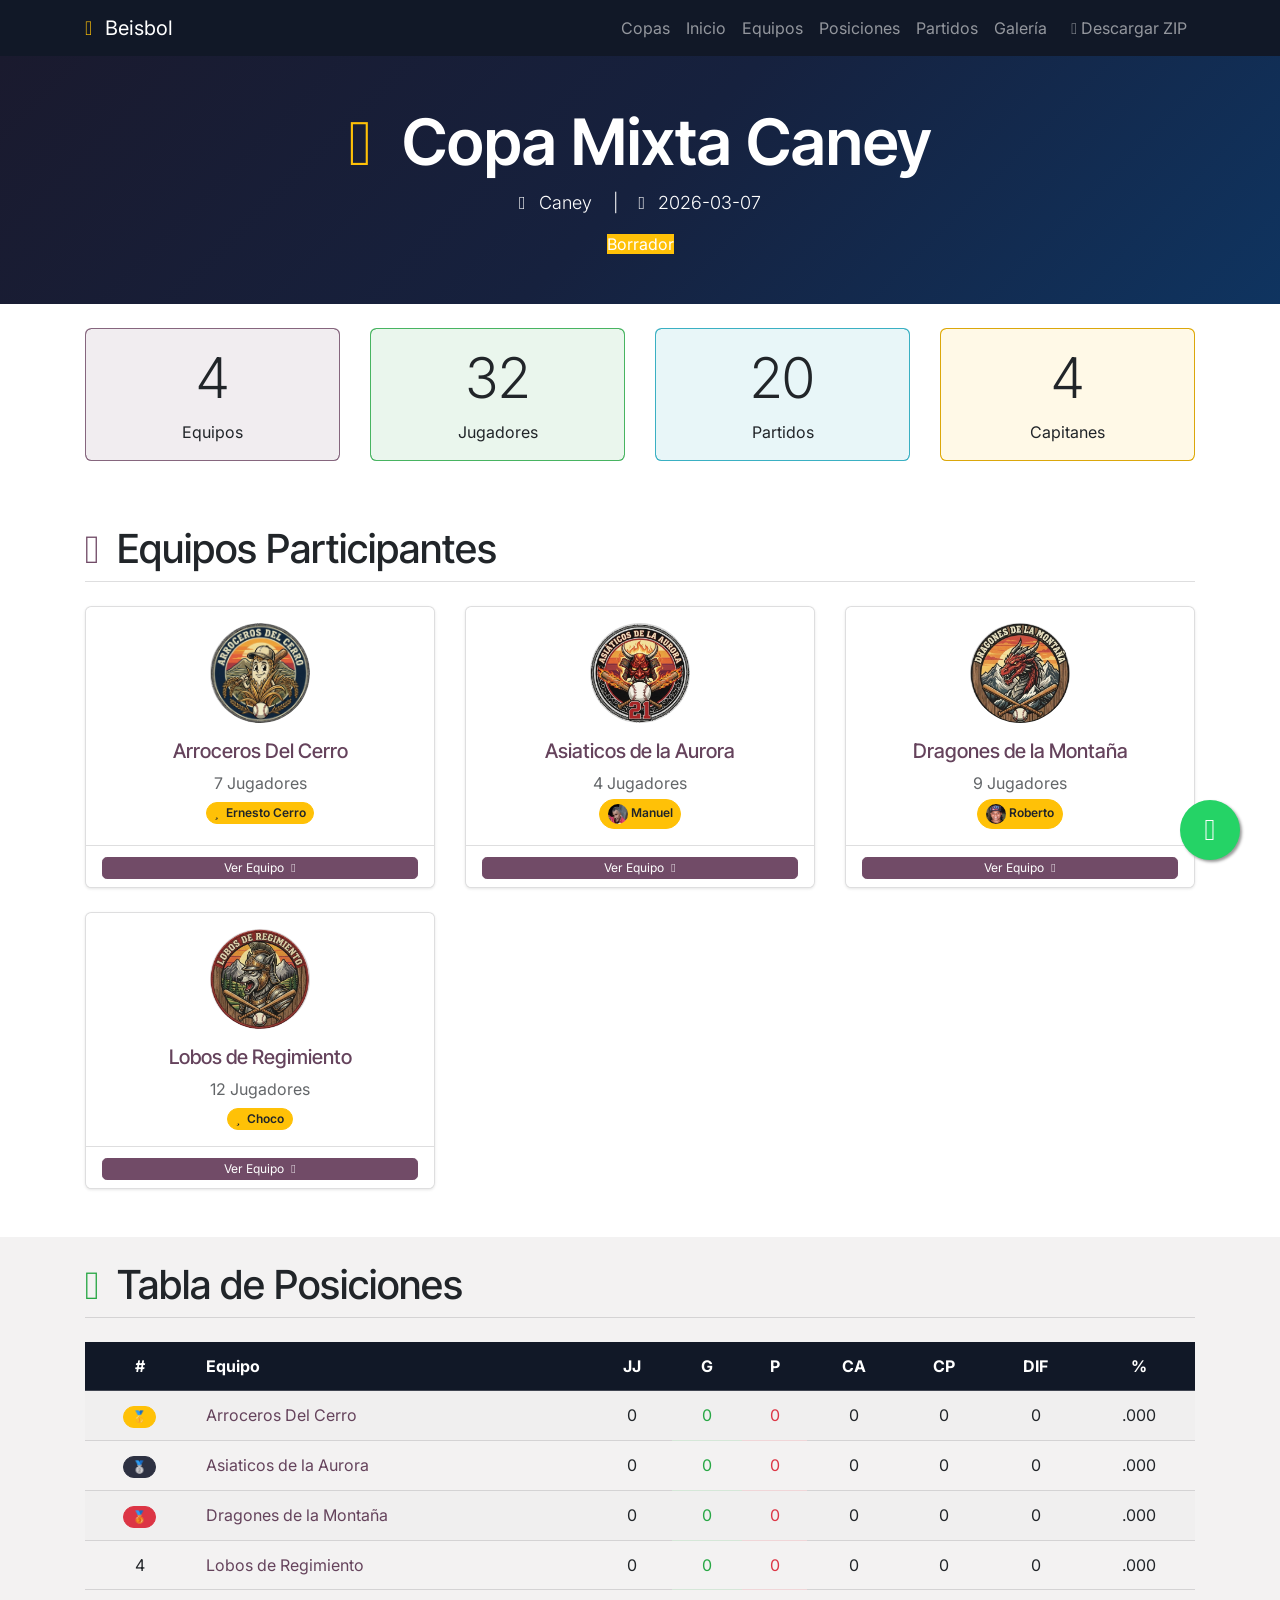
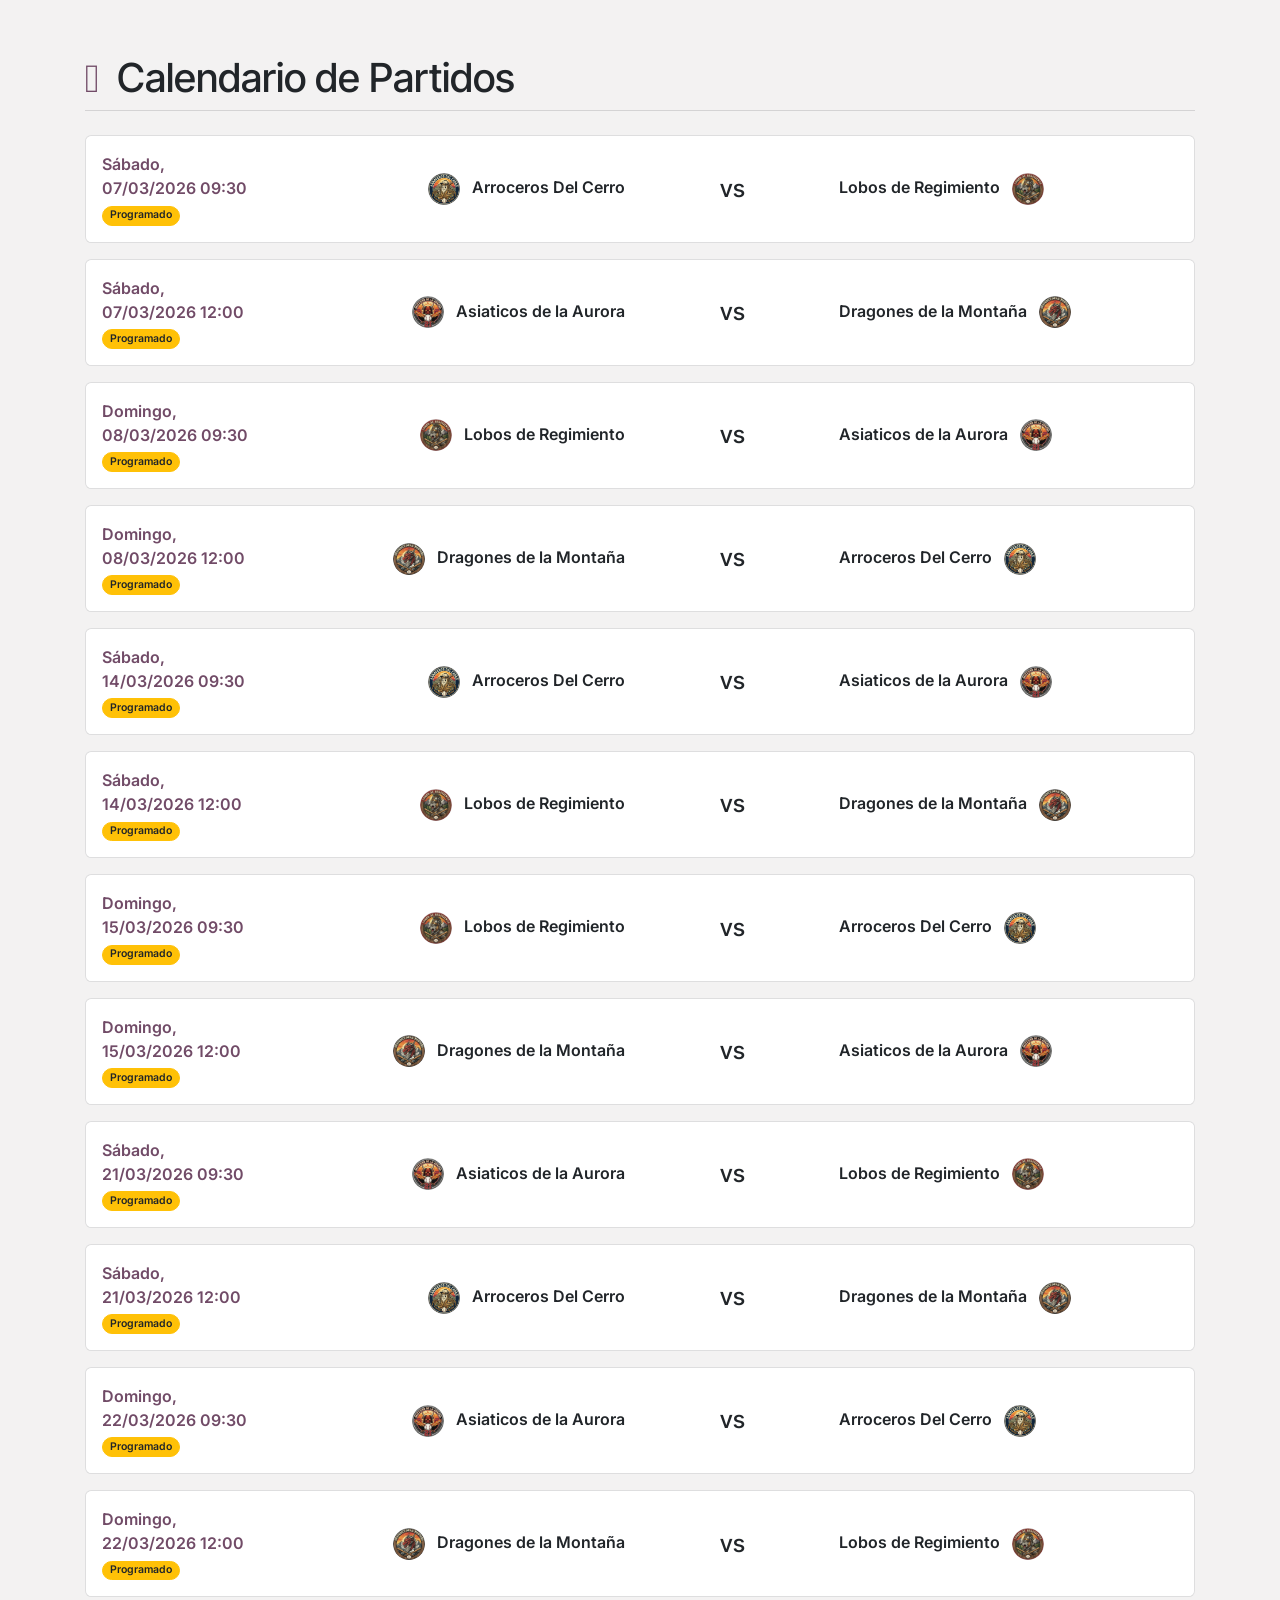
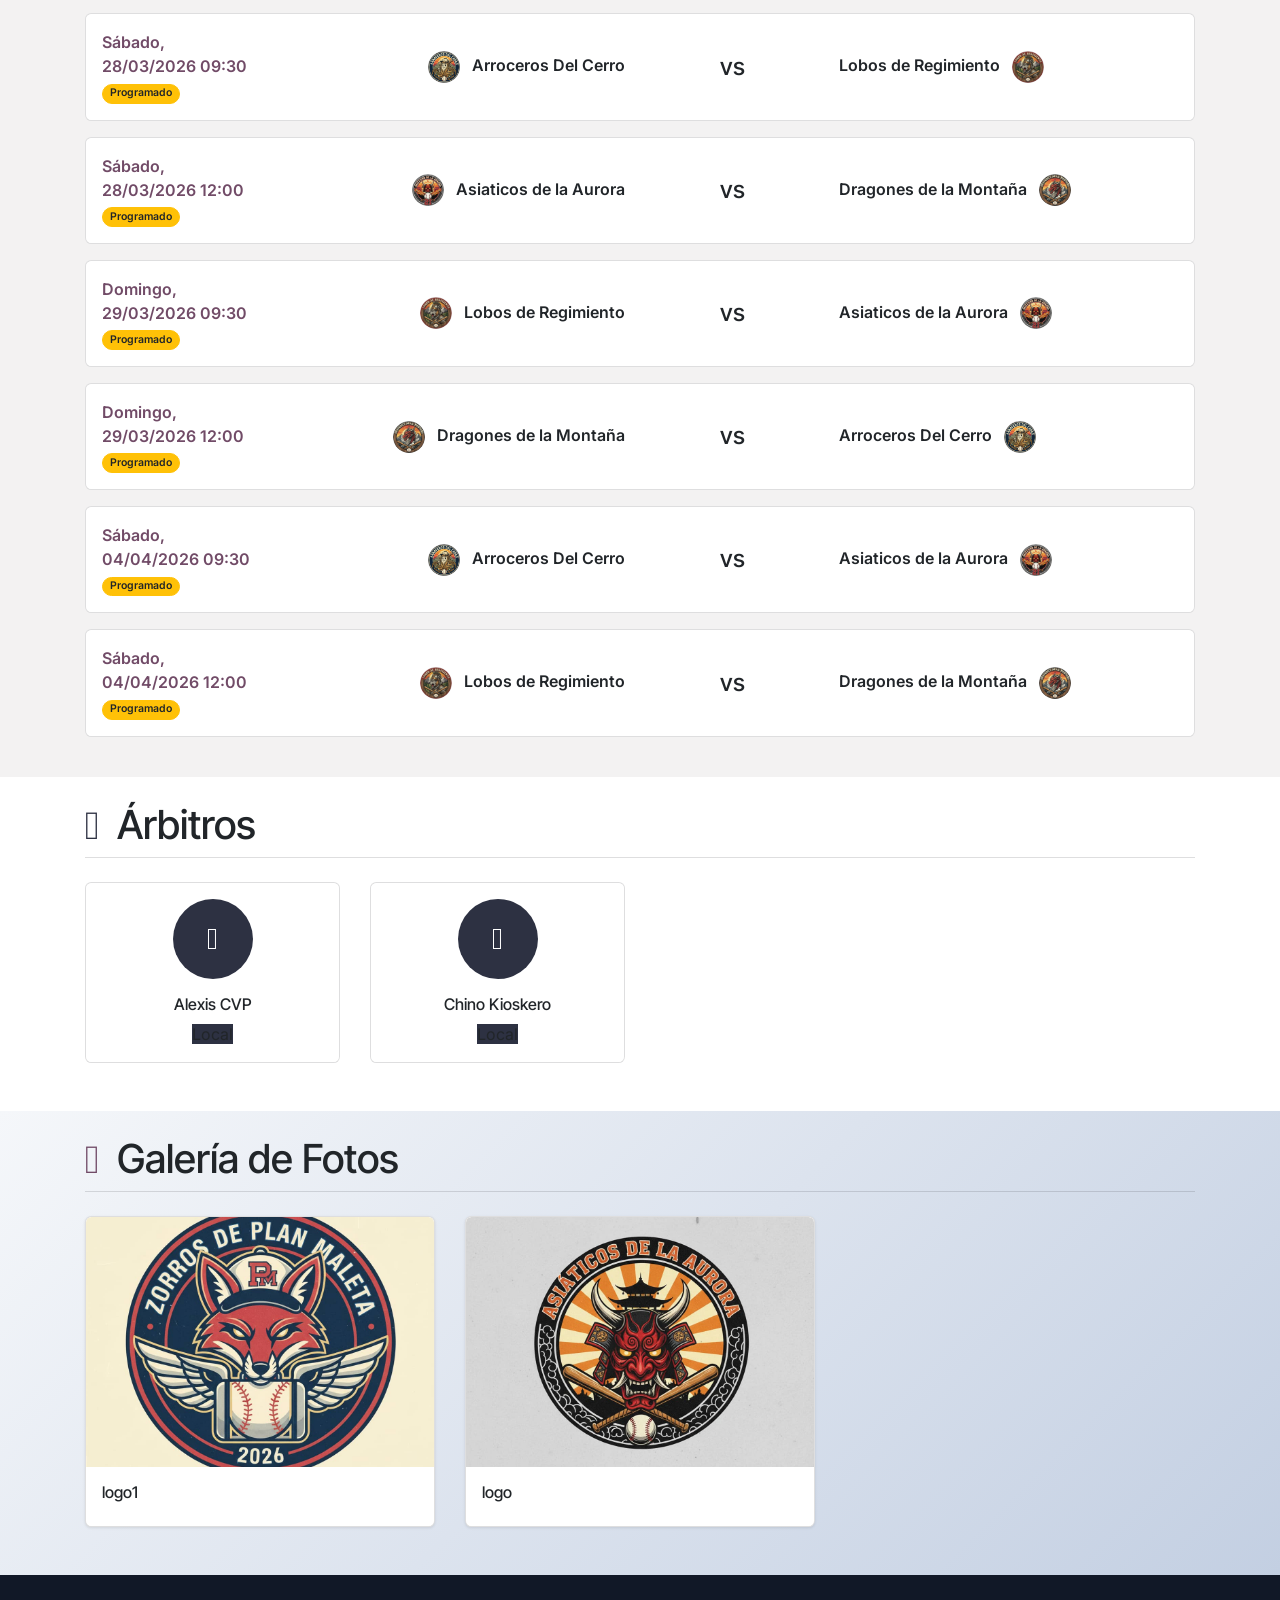
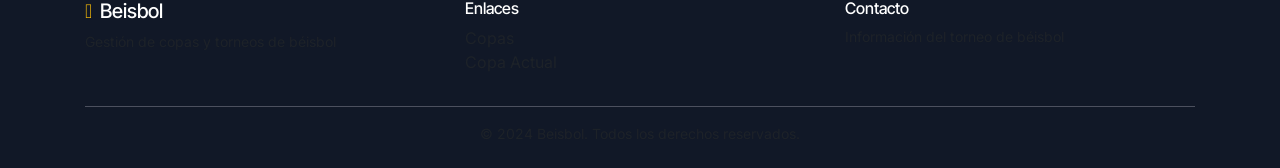
==== index.htm @ f832c2b0 "Codigo inicial de la pagina" ====
<!DOCTYPE html>
<html lang="es-419" data-website-id="1" data-main-object="ir.ui.view(4428,)" data-can-optimize-seo="True" data-editable="1" data-view-xmlid="beiscool.copa_page" data-viewid="4428" data-add2cart-redirect="1" data-logged="true"><head>
<meta http-equiv="content-type" content="text/html; charset=UTF-8">
        <meta charset="utf-8">
        <meta http-equiv="X-UA-Compatible" content="IE=edge">
        <meta name="viewport" content="width=device-width, initial-scale=1">
        
        <meta name="default_title" content="Copa de Béisbol | Ventas Caney">
        <meta name="description">
        <meta name="keywords">
        <meta name="default_description">
            
        <meta property="og:type" content="website">
        <meta property="og:title" content="Copa de Béisbol | Ventas Caney">
        <meta property="og:site_name" content="Ventas Caney">
        <meta property="og:url" content="index.htm">
        
            
        <meta name="twitter:card" content="summary_large_image">
        <meta name="twitter:title" content="Copa de Béisbol | Ventas Caney">
        
        
        <link rel="canonical" href="index.htm">
        
        <link rel="preconnect" href="https://fonts.gstatic.com/" crossorigin="">
        <title>Copa de Béisbol | Ventas Caney</title>
        
        
        <link type="text/css" rel="stylesheet" href="index_files/web.assets_frontend.min.css">
        <script id="web.layout.odooscript" type="text/javascript">
            var odoo = {
                csrf_token: "d0fd1691aad862db775a9265a2cd0b5b2bcdb990o1804079233",
                debug: "",
            };
        </script>
        <script type="text/javascript">
            odoo.__session_info__ = {"is_admin": true, "is_system": true, "is_public": false, "is_website_user": false, "uid": 2, "is_frontend": true, "profile_session": null, "profile_collectors": null, "profile_params": null, "show_effect": true, "currencies": {"1": {"symbol": "$", "position": "before", "digits": [69, 2]}, "168": {"symbol": "$", "position": "after", "digits": [69, 4]}, "46": {"symbol": "$", "position": "after", "digits": [69, 2]}}, "bundle_params": {"lang": "es_419", "website_id": 1}, "test_mode": false, "server_version": "18.0-20250307", "server_version_info": [18, 0, 0, "final", 0, ""], "websocket_worker_version": "18.0-3", "translationURL": "/website/translations", "cache_hashes": {"translations": "e32ced2a9f7738f6a24e6f879073b4afe8cf2ec7"}, "geoip_country_code": null, "geoip_phone_code": null, "lang_url_code": "es", "website_id": 1, "website_company_id": 1};
            if (!/(^|;\s)tz=/.test(document.cookie)) {
                const userTZ = Intl.DateTimeFormat().resolvedOptions().timeZone;
                document.cookie = `tz=${userTZ}; path=/`;
            }
        </script>
        <script type="text/javascript" defer="defer" src="index_files/web.assets_frontend_minimal.min.js" onerror="__odooAssetError=1"></script>
        <script type="text/javascript" defer="defer" onerror="__odooAssetError=1" src="index_files/web.assets_frontend_lazy.min.js"></script>
        
        
    <style id="conditional_visibility"></style></head>
    <body class="">
                
                
                
                
                



        <div id="wrapwrap" class="   ">
                <main>
                    
            
            
            <nav class="navbar navbar-expand-lg navbar-dark bg-dark sticky-top">
                <div class="container">
                    <a class="navbar-brand" href="index.htm" data-oe-model="ir.ui.view" data-oe-id="4428" data-oe-field="arch" data-oe-xpath="/t[1]/t[1]/nav[1]/div[1]/a[1]">
                        <i class="fa fa-trophy text-warning me-2"></i>
                        Beisbol
                    </a>
                    <button class="navbar-toggler" type="button" data-bs-toggle="collapse" data-bs-target="#navbarNav" data-oe-model="ir.ui.view" data-oe-id="4428" data-oe-field="arch" data-oe-xpath="/t[1]/t[1]/nav[1]/div[1]/button[1]">
                        <span class="navbar-toggler-icon"></span>
                    </button>
                    <div class="collapse navbar-collapse" id="navbarNav">
                        <ul class="navbar-nav ms-auto">
                            <li class="nav-item" data-oe-model="ir.ui.view" data-oe-id="4428" data-oe-field="arch" data-oe-xpath="/t[1]/t[1]/nav[1]/div[1]/div[1]/ul[1]/li[1]">
                                <a class="nav-link" href="index.htm">Copas</a>
                            </li>
                                <li class="nav-item">
                                    <a class="nav-link" data-oe-model="ir.ui.view" data-oe-id="4428" data-oe-field="arch" data-oe-xpath="/t[1]/t[1]/nav[1]/div[1]/div[1]/ul[1]/t[1]/li[1]/a[1]" href="index.htm">Inicio</a>
                                </li>
                                <li class="nav-item" data-oe-model="ir.ui.view" data-oe-id="4428" data-oe-field="arch" data-oe-xpath="/t[1]/t[1]/nav[1]/div[1]/div[1]/ul[1]/t[1]/li[2]">
                                    <a class="nav-link" href="#teams">Equipos</a>
                                </li>
                                <li class="nav-item" data-oe-model="ir.ui.view" data-oe-id="4428" data-oe-field="arch" data-oe-xpath="/t[1]/t[1]/nav[1]/div[1]/div[1]/ul[1]/t[1]/li[3]">
                                    <a class="nav-link" href="#standings">Posiciones</a>
                                </li>
                                <li class="nav-item" data-oe-model="ir.ui.view" data-oe-id="4428" data-oe-field="arch" data-oe-xpath="/t[1]/t[1]/nav[1]/div[1]/div[1]/ul[1]/t[1]/li[4]">
                                    <a class="nav-link" href="#matches">Partidos</a>
                                </li>
                                <li class="nav-item" data-oe-model="ir.ui.view" data-oe-id="4428" data-oe-field="arch" data-oe-xpath="/t[1]/t[1]/nav[1]/div[1]/div[1]/ul[1]/t[1]/li[5]">
                                    <a class="nav-link" href="#gallery">Galería</a>
                                </li>
                                <li class="nav-item">
                                    <a class="nav-link btn btn-outline-light btn-sm ms-2" title="Descargar página completa" data-oe-model="ir.ui.view" data-oe-id="4428" data-oe-field="arch" data-oe-xpath="/t[1]/t[1]/nav[1]/div[1]/div[1]/ul[1]/t[1]/li[6]/a[1]" href="index.htm/download">
                                        <i class="fa fa-download me-1"></i>Descargar ZIP
                                    </a>
                                </li>
                        </ul>
                    </div>
                </div>
            </nav>

            
            <a href="https://wa.me/5356083173?text=Hola%2C%20quiero%20unirme%20a%20tu%20copa%20de%20beisbol" class="float-whatsapp" target="_blank" title="Contacto por WhatsApp" data-oe-model="ir.ui.view" data-oe-id="4428" data-oe-field="arch" data-oe-xpath="/t[1]/t[1]/a[1]">
                <i class="fa fa-whatsapp"></i>
            </a>
            <style data-oe-model="ir.ui.view" data-oe-id="4428" data-oe-field="arch" data-oe-xpath="/t[1]/t[1]/style[1]">
                .float-whatsapp {
                    position: fixed;
                    width: 60px;
                    height: 60px;
                    bottom: 40px;
                    right: 40px;
                    background-color: #25d366;
                    color: #FFF;
                    border-radius: 50px;
                    text-align: center;
                    font-size: 30px;
                    box-shadow: 2px 2px 3px #999;
                    z-index: 10000;
                    display: flex;
                    align-items: center;
                    justify-content: center;
                    text-decoration: none;
                    transition: all 0.3s ease;
                }
                .float-whatsapp:hover {
                    background-color: #20b857;
                    transform: scale(1.1);
                }
            </style>

            
            <div class="bg-dark text-white text-center py-5" style="background: linear-gradient(135deg, #1a1a2e 0%, #16213e 50%, #0f3460 100%);">
                <div class="container">
                    <h1 class="display-3 fw-bold">
                        <i class="fa fa-trophy text-warning me-3" data-oe-model="ir.ui.view" data-oe-id="4428" data-oe-field="arch" data-oe-xpath="/t[1]/t[1]/div[1]/div[1]/h1[1]/i[1]"></i>
                        Copa Mixta Caney
                    </h1>
                    <p class="lead">
                            <i class="fa fa-map-marker me-2" data-oe-model="ir.ui.view" data-oe-id="4428" data-oe-field="arch" data-oe-xpath="/t[1]/t[1]/div[1]/div[1]/p[1]/t[1]/i[1]"></i>
                            Caney
                            <span class="mx-3" data-oe-model="ir.ui.view" data-oe-id="4428" data-oe-field="arch" data-oe-xpath="/t[1]/t[1]/div[1]/div[1]/p[1]/t[2]/span[1]">|</span>
                            <i class="fa fa-calendar me-2" data-oe-model="ir.ui.view" data-oe-id="4428" data-oe-field="arch" data-oe-xpath="/t[1]/t[1]/div[1]/div[1]/p[1]/t[2]/i[1]"></i>
                            2026-03-07 
                    </p>
                    
                    <span class="bg-warning">
                        Borrador
                    </span>
                </div>
            </div>

            
            <div class="container py-4">
                <div class="row text-center">
                    <div class="col-md-3 col-6 mb-3">
                        <div class="card bg-primary text-white">
                            <div class="card-body">
                                <h2 class="display-4">4</h2>
                                <p class="mb-0" data-oe-model="ir.ui.view" data-oe-id="4428" data-oe-field="arch" data-oe-xpath="/t[1]/t[1]/div[2]/div[1]/div[1]/div[1]/div[1]/p[1]">Equipos</p>
                            </div>
                        </div>
                    </div>
                    <div class="col-md-3 col-6 mb-3">
                        <div class="card bg-success text-white">
                            <div class="card-body">
                                <h2 class="display-4">32</h2>
                                <p class="mb-0" data-oe-model="ir.ui.view" data-oe-id="4428" data-oe-field="arch" data-oe-xpath="/t[1]/t[1]/div[2]/div[1]/div[2]/div[1]/div[1]/p[1]">Jugadores</p>
                            </div>
                        </div>
                    </div>
                    <div class="col-md-3 col-6 mb-3">
                        <div class="card bg-info text-white">
                            <div class="card-body">
                                <h2 class="display-4">20</h2>
                                <p class="mb-0" data-oe-model="ir.ui.view" data-oe-id="4428" data-oe-field="arch" data-oe-xpath="/t[1]/t[1]/div[2]/div[1]/div[3]/div[1]/div[1]/p[1]">Partidos</p>
                            </div>
                        </div>
                    </div>
                    <div class="col-md-3 col-6 mb-3">
                        <div class="card bg-warning text-dark">
                            <div class="card-body">
                                <h2 class="display-4">4</h2>
                                <p class="mb-0" data-oe-model="ir.ui.view" data-oe-id="4428" data-oe-field="arch" data-oe-xpath="/t[1]/t[1]/div[2]/div[1]/div[4]/div[1]/div[1]/p[1]">Capitanes</p>
                            </div>
                        </div>
                    </div>
                </div>
            </div>

            
            <div id="teams" class="container py-4">
                <h2 class="border-bottom pb-2 mb-4" data-oe-model="ir.ui.view" data-oe-id="4428" data-oe-field="arch" data-oe-xpath="/t[1]/t[1]/div[3]/h2[1]">
                    <i class="fa fa-users text-primary me-2"></i>
                    Equipos Participantes
                </h2>
                <div class="row">
                        <div class="col-md-4 col-sm-6 mb-4">
                            <div class="card h-100 shadow-sm">
                                <div class="card-body text-center">
                                        <img class="rounded-circle mb-3" style="width: 100px; height: 100px; object-fit: cover;" alt="team.name" data-oe-model="ir.ui.view" data-oe-id="4428" data-oe-field="arch" data-oe-xpath="/t[1]/t[1]/div[3]/div[1]/t[1]/div[1]/div[1]/div[1]/t[1]/img[1]" src="index_files/Arroceros%20Del%20Cerro.jpg" loading="lazy">
                                    <h5 class="card-title">
                                        <a class="text-decoration-none">
                                            Arroceros Del Cerro
                                        </a>
                                    </h5>
                                    <p class="text-muted mb-1">
                                        7 Jugadores
                                    </p>
                                        <span class="badge bg-warning text-dark">
                                                <i class="fa fa-star me-1" data-oe-model="ir.ui.view" data-oe-id="4428" data-oe-field="arch" data-oe-xpath="/t[1]/t[1]/div[3]/div[1]/t[1]/div[1]/div[1]/div[1]/t[3]/span[1]/t[2]/i[1]"></i>
                                            Ernesto Cerro
                                        </span>
                                </div>
                                <div class="card-footer bg-white">
                                    <a class="btn btn-primary btn-sm w-100" data-oe-model="ir.ui.view" data-oe-id="4428" data-oe-field="arch" data-oe-xpath="/t[1]/t[1]/div[3]/div[1]/t[1]/div[1]/div[1]/div[2]/a[1]" href="Arroceros.htm">
                                        Ver Equipo <i class="fa fa-arrow-right ms-1"></i>
                                    </a>
                                </div>
                            </div>
                        </div>
                        <div class="col-md-4 col-sm-6 mb-4">
                            <div class="card h-100 shadow-sm">
                                <div class="card-body text-center">
                                        <img class="rounded-circle mb-3" style="width: 100px; height: 100px; object-fit: cover;" alt="team.name" data-oe-model="ir.ui.view" data-oe-id="4428" data-oe-field="arch" data-oe-xpath="/t[1]/t[1]/div[3]/div[1]/t[1]/div[1]/div[1]/div[1]/t[1]/img[1]" src="index_files/Asiaticos%20de%20la%20Aurora.jpg" loading="lazy">
                                    <h5 class="card-title">
                                        <a class="text-decoration-none">
                                            Asiaticos de la Aurora
                                        </a>
                                    </h5>
                                    <p class="text-muted mb-1">
                                        4 Jugadores
                                    </p>
                                        <span class="badge bg-warning text-dark">
                                                <img style="width: 20px; height: 20px; border-radius: 50%;" data-oe-model="ir.ui.view" data-oe-id="4428" data-oe-field="arch" data-oe-xpath="/t[1]/t[1]/div[3]/div[1]/t[1]/div[1]/div[1]/div[1]/t[3]/span[1]/t[1]/img[1]" src="index_files/Manuel.jpg" loading="lazy">
                                            Manuel
                                        </span>
                                </div>
                                <div class="card-footer bg-white">
                                    <a class="btn btn-primary btn-sm w-100" data-oe-model="ir.ui.view" data-oe-id="4428" data-oe-field="arch" data-oe-xpath="/t[1]/t[1]/div[3]/div[1]/t[1]/div[1]/div[1]/div[2]/a[1]" href="Asiaticos.htm">
                                        Ver Equipo <i class="fa fa-arrow-right ms-1"></i>
                                    </a>
                                </div>
                            </div>
                        </div>
                        <div class="col-md-4 col-sm-6 mb-4">
                            <div class="card h-100 shadow-sm">
                                <div class="card-body text-center">
                                        <img class="rounded-circle mb-3" style="width: 100px; height: 100px; object-fit: cover;" alt="team.name" data-oe-model="ir.ui.view" data-oe-id="4428" data-oe-field="arch" data-oe-xpath="/t[1]/t[1]/div[3]/div[1]/t[1]/div[1]/div[1]/div[1]/t[1]/img[1]" src="index_files/Dragones%20de%20la%20Monta%C3%B1a.jpg" loading="lazy">
                                    <h5 class="card-title">
                                        <a class="text-decoration-none">
                                            Dragones de la Montaña
                                        </a>
                                    </h5>
                                    <p class="text-muted mb-1">
                                        9 Jugadores
                                    </p>
                                        <span class="badge bg-warning text-dark">
                                                <img style="width: 20px; height: 20px; border-radius: 50%;" data-oe-model="ir.ui.view" data-oe-id="4428" data-oe-field="arch" data-oe-xpath="/t[1]/t[1]/div[3]/div[1]/t[1]/div[1]/div[1]/div[1]/t[3]/span[1]/t[1]/img[1]" src="index_files/Roberto.jpg" loading="lazy">
                                            Roberto
                                        </span>
                                </div>
                                <div class="card-footer bg-white">
                                    <a class="btn btn-primary btn-sm w-100" data-oe-model="ir.ui.view" data-oe-id="4428" data-oe-field="arch" data-oe-xpath="/t[1]/t[1]/div[3]/div[1]/t[1]/div[1]/div[1]/div[2]/a[1]" href="Dragones.htm">
                                        Ver Equipo <i class="fa fa-arrow-right ms-1"></i>
                                    </a>
                                </div>
                            </div>
                        </div>
                        <div class="col-md-4 col-sm-6 mb-4">
                            <div class="card h-100 shadow-sm">
                                <div class="card-body text-center">
                                        <img class="rounded-circle mb-3" style="width: 100px; height: 100px; object-fit: cover;" alt="team.name" data-oe-model="ir.ui.view" data-oe-id="4428" data-oe-field="arch" data-oe-xpath="/t[1]/t[1]/div[3]/div[1]/t[1]/div[1]/div[1]/div[1]/t[1]/img[1]" src="index_files/Lobos%20de%20Regimiento.jpg" loading="lazy">
                                    <h5 class="card-title">
                                        <a class="text-decoration-none">
                                            Lobos de Regimiento
                                        </a>
                                    </h5>
                                    <p class="text-muted mb-1">
                                        12 Jugadores
                                    </p>
                                        <span class="badge bg-warning text-dark">
                                                <i class="fa fa-star me-1" data-oe-model="ir.ui.view" data-oe-id="4428" data-oe-field="arch" data-oe-xpath="/t[1]/t[1]/div[3]/div[1]/t[1]/div[1]/div[1]/div[1]/t[3]/span[1]/t[2]/i[1]"></i>
                                            Choco
                                        </span>
                                </div>
                                <div class="card-footer bg-white">
                                    <a class="btn btn-primary btn-sm w-100" data-oe-model="ir.ui.view" data-oe-id="4428" data-oe-field="arch" data-oe-xpath="/t[1]/t[1]/div[3]/div[1]/t[1]/div[1]/div[1]/div[2]/a[1]" href="Lobos.htm">
                                        Ver Equipo <i class="fa fa-arrow-right ms-1"></i>
                                    </a>
                                </div>
                            </div>
                        </div>
                </div>
            </div>

            
                <div id="standings" class="bg-light py-4">
                    <div class="container">
                        <h2 class="border-bottom pb-2 mb-4" data-oe-model="ir.ui.view" data-oe-id="4428" data-oe-field="arch" data-oe-xpath="/t[1]/t[1]/t[3]/div[1]/div[1]/h2[1]">
                            <i class="fa fa-list-ol text-success me-2"></i>
                            Tabla de Posiciones
                        </h2>
                        <div class="table-responsive">
                            <table class="table table-striped table-hover">
                                <thead class="table-dark" data-oe-model="ir.ui.view" data-oe-id="4428" data-oe-field="arch" data-oe-xpath="/t[1]/t[1]/t[3]/div[1]/div[1]/div[1]/table[1]/thead[1]">
                                    <tr>
                                        <th class="text-center">#</th>
                                        <th>Equipo</th>
                                        <th class="text-center">JJ</th>
                                        <th class="text-center">G</th>
                                        <th class="text-center">P</th>
                                        <th class="text-center">CA</th>
                                        <th class="text-center">CP</th>
                                        <th class="text-center">DIF</th>
                                        <th class="text-center">%</th>
                                    </tr>
                                </thead>
                                <tbody>
                                        <tr>
                                            <td class="text-center">
                                                    <span class="badge bg-warning text-dark" data-oe-model="ir.ui.view" data-oe-id="4428" data-oe-field="arch" data-oe-xpath="/t[1]/t[1]/t[3]/div[1]/div[1]/div[1]/table[1]/tbody[1]/t[1]/tr[1]/td[1]/t[1]/span[1]">🥇</span>
                                            </td>
                                            <td>
                                                <a class="text-decoration-none" href="Arroceros.htm">
                                                    Arroceros Del Cerro
                                                </a>
                                            </td>
                                            <td class="text-center">0</td>
                                            <td class="text-center text-success">0</td>
                                            <td class="text-center text-danger">0</td>
                                            <td class="text-center">0</td>
                                            <td class="text-center">0</td>
                                            <td class="text-center">0
                                            </td>
                                            <td class="text-center">.000
                                            </td>
                                        </tr>
                                        <tr>
                                            <td class="text-center">
                                                    <span class="badge bg-secondary" data-oe-model="ir.ui.view" data-oe-id="4428" data-oe-field="arch" data-oe-xpath="/t[1]/t[1]/t[3]/div[1]/div[1]/div[1]/table[1]/tbody[1]/t[1]/tr[1]/td[1]/t[2]/span[1]">🥈</span>
                                            </td>
                                            <td>
                                                <a class="text-decoration-none" href="Asiaticos.htm">
                                                    Asiaticos de la Aurora
                                                </a>
                                            </td>
                                            <td class="text-center">0</td>
                                            <td class="text-center text-success">0</td>
                                            <td class="text-center text-danger">0</td>
                                            <td class="text-center">0</td>
                                            <td class="text-center">0</td>
                                            <td class="text-center">0
                                            </td>
                                            <td class="text-center">.000
                                            </td>
                                        </tr>
                                        <tr>
                                            <td class="text-center">
                                                    <span class="badge bg-danger" data-oe-model="ir.ui.view" data-oe-id="4428" data-oe-field="arch" data-oe-xpath="/t[1]/t[1]/t[3]/div[1]/div[1]/div[1]/table[1]/tbody[1]/t[1]/tr[1]/td[1]/t[3]/span[1]">🥉</span>
                                            </td>
                                            <td>
                                                <a class="text-decoration-none" href="Dragones.htm">
                                                    Dragones de la Montaña
                                                </a>
                                            </td>
                                            <td class="text-center">0</td>
                                            <td class="text-center text-success">0</td>
                                            <td class="text-center text-danger">0</td>
                                            <td class="text-center">0</td>
                                            <td class="text-center">0</td>
                                            <td class="text-center">0
                                            </td>
                                            <td class="text-center">.000
                                            </td>
                                        </tr>
                                        <tr>
                                            <td class="text-center">
                                                    4
                                            </td>
                                            <td>
                                                <a class="text-decoration-none" href="Lobos.htm">
                                                    Lobos de Regimiento
                                                </a>
                                            </td>
                                            <td class="text-center">0</td>
                                            <td class="text-center text-success">0</td>
                                            <td class="text-center text-danger">0</td>
                                            <td class="text-center">0</td>
                                            <td class="text-center">0</td>
                                            <td class="text-center">0
                                            </td>
                                            <td class="text-center">.000
                                            </td>
                                        </tr>
                                </tbody>
                            </table>
                        </div>
                    </div>
                </div>

            
                <div id="matches" class="bg-light py-4">
                    <div class="container">
                        <h2 class="border-bottom pb-2 mb-4" data-oe-model="ir.ui.view" data-oe-id="4428" data-oe-field="arch" data-oe-xpath="/t[1]/t[1]/t[4]/div[1]/div[1]/h2[1]">
                            <i class="fa fa-calendar text-primary me-2"></i>
                            Calendario de Partidos
                        </h2>
                        <div class="row">
                                <div class="col-12 mb-3">
                                    <div class="card">
                                        <div class="card-body">
                                            <div class="row align-items-center">
                                                
                                                <div class="col-md-2 col-12 text-center text-md-start mb-2 mb-md-0">
                                                    <div class="fw-bold text-primary">
                                                        Sábado, 07/03/2026 09:30
                                                    </div>
                                                    <small class="text-muted">
                                                            <span class="badge bg-warning text-dark" data-oe-model="ir.ui.view" data-oe-id="4428" data-oe-field="arch" data-oe-xpath="/t[1]/t[1]/t[4]/div[1]/div[1]/div[1]/t[1]/div[1]/div[1]/div[1]/div[1]/div[1]/small[1]/t[1]/span[1]">Programado</span>
                                                    </small>
                                                </div>
                                                
                                                <div class="col-md-4 col-5 text-end">
                                                        <img style="width: 32px; height: 32px; border-radius: 50%;" data-oe-model="ir.ui.view" data-oe-id="4428" data-oe-field="arch" data-oe-xpath="/t[1]/t[1]/t[4]/div[1]/div[1]/div[1]/t[1]/div[1]/div[1]/div[1]/div[1]/div[2]/t[1]/img[1]" src="index_files/Arroceros%20Del%20Cerro.jpg" loading="lazy">
                                                    <span class="fw-bold ms-2">Arroceros Del Cerro</span>
                                                </div>
                                                
                                                <div class="col-md-2 col-2 text-center">
                                                    <span class="h4 mb-0">
                                                        vs
                                                    </span>
                                                </div>
                                                
                                                <div class="col-md-4 col-5 text-start">
                                                    <span class="fw-bold me-2">Lobos de Regimiento</span>
                                                        <img style="width: 32px; height: 32px; border-radius: 50%;" data-oe-model="ir.ui.view" data-oe-id="4428" data-oe-field="arch" data-oe-xpath="/t[1]/t[1]/t[4]/div[1]/div[1]/div[1]/t[1]/div[1]/div[1]/div[1]/div[1]/div[4]/t[1]/img[1]" src="index_files/Lobos%20de%20Regimiento.jpg" loading="lazy">
                                                </div>
                                            </div>
                                        </div>
                                    </div>
                                </div>
                                <div class="col-12 mb-3">
                                    <div class="card">
                                        <div class="card-body">
                                            <div class="row align-items-center">
                                                
                                                <div class="col-md-2 col-12 text-center text-md-start mb-2 mb-md-0">
                                                    <div class="fw-bold text-primary">
                                                        Sábado, 07/03/2026 12:00
                                                    </div>
                                                    <small class="text-muted">
                                                            <span class="badge bg-warning text-dark" data-oe-model="ir.ui.view" data-oe-id="4428" data-oe-field="arch" data-oe-xpath="/t[1]/t[1]/t[4]/div[1]/div[1]/div[1]/t[1]/div[1]/div[1]/div[1]/div[1]/div[1]/small[1]/t[1]/span[1]">Programado</span>
                                                    </small>
                                                </div>
                                                
                                                <div class="col-md-4 col-5 text-end">
                                                        <img style="width: 32px; height: 32px; border-radius: 50%;" data-oe-model="ir.ui.view" data-oe-id="4428" data-oe-field="arch" data-oe-xpath="/t[1]/t[1]/t[4]/div[1]/div[1]/div[1]/t[1]/div[1]/div[1]/div[1]/div[1]/div[2]/t[1]/img[1]" src="index_files/Asiaticos%20de%20la%20Aurora.jpg" loading="lazy">
                                                    <span class="fw-bold ms-2">Asiaticos de la Aurora</span>
                                                </div>
                                                
                                                <div class="col-md-2 col-2 text-center">
                                                    <span class="h4 mb-0">
                                                        vs
                                                    </span>
                                                </div>
                                                
                                                <div class="col-md-4 col-5 text-start">
                                                    <span class="fw-bold me-2">Dragones de la Montaña</span>
                                                        <img style="width: 32px; height: 32px; border-radius: 50%;" data-oe-model="ir.ui.view" data-oe-id="4428" data-oe-field="arch" data-oe-xpath="/t[1]/t[1]/t[4]/div[1]/div[1]/div[1]/t[1]/div[1]/div[1]/div[1]/div[1]/div[4]/t[1]/img[1]" src="index_files/Dragones%20de%20la%20Monta%C3%B1a.jpg" loading="lazy">
                                                </div>
                                            </div>
                                        </div>
                                    </div>
                                </div>
                                <div class="col-12 mb-3">
                                    <div class="card">
                                        <div class="card-body">
                                            <div class="row align-items-center">
                                                
                                                <div class="col-md-2 col-12 text-center text-md-start mb-2 mb-md-0">
                                                    <div class="fw-bold text-primary">
                                                        Domingo, 08/03/2026 09:30
                                                    </div>
                                                    <small class="text-muted">
                                                            <span class="badge bg-warning text-dark" data-oe-model="ir.ui.view" data-oe-id="4428" data-oe-field="arch" data-oe-xpath="/t[1]/t[1]/t[4]/div[1]/div[1]/div[1]/t[1]/div[1]/div[1]/div[1]/div[1]/div[1]/small[1]/t[1]/span[1]">Programado</span>
                                                    </small>
                                                </div>
                                                
                                                <div class="col-md-4 col-5 text-end">
                                                        <img style="width: 32px; height: 32px; border-radius: 50%;" data-oe-model="ir.ui.view" data-oe-id="4428" data-oe-field="arch" data-oe-xpath="/t[1]/t[1]/t[4]/div[1]/div[1]/div[1]/t[1]/div[1]/div[1]/div[1]/div[1]/div[2]/t[1]/img[1]" src="index_files/Lobos%20de%20Regimiento.jpg" loading="lazy">
                                                    <span class="fw-bold ms-2">Lobos de Regimiento</span>
                                                </div>
                                                
                                                <div class="col-md-2 col-2 text-center">
                                                    <span class="h4 mb-0">
                                                        vs
                                                    </span>
                                                </div>
                                                
                                                <div class="col-md-4 col-5 text-start">
                                                    <span class="fw-bold me-2">Asiaticos de la Aurora</span>
                                                        <img style="width: 32px; height: 32px; border-radius: 50%;" data-oe-model="ir.ui.view" data-oe-id="4428" data-oe-field="arch" data-oe-xpath="/t[1]/t[1]/t[4]/div[1]/div[1]/div[1]/t[1]/div[1]/div[1]/div[1]/div[1]/div[4]/t[1]/img[1]" src="index_files/Asiaticos%20de%20la%20Aurora.jpg" loading="lazy">
                                                </div>
                                            </div>
                                        </div>
                                    </div>
                                </div>
                                <div class="col-12 mb-3">
                                    <div class="card">
                                        <div class="card-body">
                                            <div class="row align-items-center">
                                                
                                                <div class="col-md-2 col-12 text-center text-md-start mb-2 mb-md-0">
                                                    <div class="fw-bold text-primary">
                                                        Domingo, 08/03/2026 12:00
                                                    </div>
                                                    <small class="text-muted">
                                                            <span class="badge bg-warning text-dark" data-oe-model="ir.ui.view" data-oe-id="4428" data-oe-field="arch" data-oe-xpath="/t[1]/t[1]/t[4]/div[1]/div[1]/div[1]/t[1]/div[1]/div[1]/div[1]/div[1]/div[1]/small[1]/t[1]/span[1]">Programado</span>
                                                    </small>
                                                </div>
                                                
                                                <div class="col-md-4 col-5 text-end">
                                                        <img style="width: 32px; height: 32px; border-radius: 50%;" data-oe-model="ir.ui.view" data-oe-id="4428" data-oe-field="arch" data-oe-xpath="/t[1]/t[1]/t[4]/div[1]/div[1]/div[1]/t[1]/div[1]/div[1]/div[1]/div[1]/div[2]/t[1]/img[1]" src="index_files/Dragones%20de%20la%20Monta%C3%B1a.jpg" loading="lazy">
                                                    <span class="fw-bold ms-2">Dragones de la Montaña</span>
                                                </div>
                                                
                                                <div class="col-md-2 col-2 text-center">
                                                    <span class="h4 mb-0">
                                                        vs
                                                    </span>
                                                </div>
                                                
                                                <div class="col-md-4 col-5 text-start">
                                                    <span class="fw-bold me-2">Arroceros Del Cerro</span>
                                                        <img style="width: 32px; height: 32px; border-radius: 50%;" data-oe-model="ir.ui.view" data-oe-id="4428" data-oe-field="arch" data-oe-xpath="/t[1]/t[1]/t[4]/div[1]/div[1]/div[1]/t[1]/div[1]/div[1]/div[1]/div[1]/div[4]/t[1]/img[1]" src="index_files/Arroceros%20Del%20Cerro.jpg" loading="lazy">
                                                </div>
                                            </div>
                                        </div>
                                    </div>
                                </div>
                                <div class="col-12 mb-3">
                                    <div class="card">
                                        <div class="card-body">
                                            <div class="row align-items-center">
                                                
                                                <div class="col-md-2 col-12 text-center text-md-start mb-2 mb-md-0">
                                                    <div class="fw-bold text-primary">
                                                        Sábado, 14/03/2026 09:30
                                                    </div>
                                                    <small class="text-muted">
                                                            <span class="badge bg-warning text-dark" data-oe-model="ir.ui.view" data-oe-id="4428" data-oe-field="arch" data-oe-xpath="/t[1]/t[1]/t[4]/div[1]/div[1]/div[1]/t[1]/div[1]/div[1]/div[1]/div[1]/div[1]/small[1]/t[1]/span[1]">Programado</span>
                                                    </small>
                                                </div>
                                                
                                                <div class="col-md-4 col-5 text-end">
                                                        <img style="width: 32px; height: 32px; border-radius: 50%;" data-oe-model="ir.ui.view" data-oe-id="4428" data-oe-field="arch" data-oe-xpath="/t[1]/t[1]/t[4]/div[1]/div[1]/div[1]/t[1]/div[1]/div[1]/div[1]/div[1]/div[2]/t[1]/img[1]" src="index_files/Arroceros%20Del%20Cerro.jpg" loading="lazy">
                                                    <span class="fw-bold ms-2">Arroceros Del Cerro</span>
                                                </div>
                                                
                                                <div class="col-md-2 col-2 text-center">
                                                    <span class="h4 mb-0">
                                                        vs
                                                    </span>
                                                </div>
                                                
                                                <div class="col-md-4 col-5 text-start">
                                                    <span class="fw-bold me-2">Asiaticos de la Aurora</span>
                                                        <img style="width: 32px; height: 32px; border-radius: 50%;" data-oe-model="ir.ui.view" data-oe-id="4428" data-oe-field="arch" data-oe-xpath="/t[1]/t[1]/t[4]/div[1]/div[1]/div[1]/t[1]/div[1]/div[1]/div[1]/div[1]/div[4]/t[1]/img[1]" src="index_files/Asiaticos%20de%20la%20Aurora.jpg" loading="lazy">
                                                </div>
                                            </div>
                                        </div>
                                    </div>
                                </div>
                                <div class="col-12 mb-3">
                                    <div class="card">
                                        <div class="card-body">
                                            <div class="row align-items-center">
                                                
                                                <div class="col-md-2 col-12 text-center text-md-start mb-2 mb-md-0">
                                                    <div class="fw-bold text-primary">
                                                        Sábado, 14/03/2026 12:00
                                                    </div>
                                                    <small class="text-muted">
                                                            <span class="badge bg-warning text-dark" data-oe-model="ir.ui.view" data-oe-id="4428" data-oe-field="arch" data-oe-xpath="/t[1]/t[1]/t[4]/div[1]/div[1]/div[1]/t[1]/div[1]/div[1]/div[1]/div[1]/div[1]/small[1]/t[1]/span[1]">Programado</span>
                                                    </small>
                                                </div>
                                                
                                                <div class="col-md-4 col-5 text-end">
                                                        <img style="width: 32px; height: 32px; border-radius: 50%;" data-oe-model="ir.ui.view" data-oe-id="4428" data-oe-field="arch" data-oe-xpath="/t[1]/t[1]/t[4]/div[1]/div[1]/div[1]/t[1]/div[1]/div[1]/div[1]/div[1]/div[2]/t[1]/img[1]" src="index_files/Lobos%20de%20Regimiento.jpg" loading="lazy">
                                                    <span class="fw-bold ms-2">Lobos de Regimiento</span>
                                                </div>
                                                
                                                <div class="col-md-2 col-2 text-center">
                                                    <span class="h4 mb-0">
                                                        vs
                                                    </span>
                                                </div>
                                                
                                                <div class="col-md-4 col-5 text-start">
                                                    <span class="fw-bold me-2">Dragones de la Montaña</span>
                                                        <img style="width: 32px; height: 32px; border-radius: 50%;" data-oe-model="ir.ui.view" data-oe-id="4428" data-oe-field="arch" data-oe-xpath="/t[1]/t[1]/t[4]/div[1]/div[1]/div[1]/t[1]/div[1]/div[1]/div[1]/div[1]/div[4]/t[1]/img[1]" src="index_files/Dragones%20de%20la%20Monta%C3%B1a.jpg" loading="lazy">
                                                </div>
                                            </div>
                                        </div>
                                    </div>
                                </div>
                                <div class="col-12 mb-3">
                                    <div class="card">
                                        <div class="card-body">
                                            <div class="row align-items-center">
                                                
                                                <div class="col-md-2 col-12 text-center text-md-start mb-2 mb-md-0">
                                                    <div class="fw-bold text-primary">
                                                        Domingo, 15/03/2026 09:30
                                                    </div>
                                                    <small class="text-muted">
                                                            <span class="badge bg-warning text-dark" data-oe-model="ir.ui.view" data-oe-id="4428" data-oe-field="arch" data-oe-xpath="/t[1]/t[1]/t[4]/div[1]/div[1]/div[1]/t[1]/div[1]/div[1]/div[1]/div[1]/div[1]/small[1]/t[1]/span[1]">Programado</span>
                                                    </small>
                                                </div>
                                                
                                                <div class="col-md-4 col-5 text-end">
                                                        <img style="width: 32px; height: 32px; border-radius: 50%;" data-oe-model="ir.ui.view" data-oe-id="4428" data-oe-field="arch" data-oe-xpath="/t[1]/t[1]/t[4]/div[1]/div[1]/div[1]/t[1]/div[1]/div[1]/div[1]/div[1]/div[2]/t[1]/img[1]" src="index_files/Lobos%20de%20Regimiento.jpg" loading="lazy">
                                                    <span class="fw-bold ms-2">Lobos de Regimiento</span>
                                                </div>
                                                
                                                <div class="col-md-2 col-2 text-center">
                                                    <span class="h4 mb-0">
                                                        vs
                                                    </span>
                                                </div>
                                                
                                                <div class="col-md-4 col-5 text-start">
                                                    <span class="fw-bold me-2">Arroceros Del Cerro</span>
                                                        <img style="width: 32px; height: 32px; border-radius: 50%;" data-oe-model="ir.ui.view" data-oe-id="4428" data-oe-field="arch" data-oe-xpath="/t[1]/t[1]/t[4]/div[1]/div[1]/div[1]/t[1]/div[1]/div[1]/div[1]/div[1]/div[4]/t[1]/img[1]" src="index_files/Arroceros%20Del%20Cerro.jpg" loading="lazy">
                                                </div>
                                            </div>
                                        </div>
                                    </div>
                                </div>
                                <div class="col-12 mb-3">
                                    <div class="card">
                                        <div class="card-body">
                                            <div class="row align-items-center">
                                                
                                                <div class="col-md-2 col-12 text-center text-md-start mb-2 mb-md-0">
                                                    <div class="fw-bold text-primary">
                                                        Domingo, 15/03/2026 12:00
                                                    </div>
                                                    <small class="text-muted">
                                                            <span class="badge bg-warning text-dark" data-oe-model="ir.ui.view" data-oe-id="4428" data-oe-field="arch" data-oe-xpath="/t[1]/t[1]/t[4]/div[1]/div[1]/div[1]/t[1]/div[1]/div[1]/div[1]/div[1]/div[1]/small[1]/t[1]/span[1]">Programado</span>
                                                    </small>
                                                </div>
                                                
                                                <div class="col-md-4 col-5 text-end">
                                                        <img style="width: 32px; height: 32px; border-radius: 50%;" data-oe-model="ir.ui.view" data-oe-id="4428" data-oe-field="arch" data-oe-xpath="/t[1]/t[1]/t[4]/div[1]/div[1]/div[1]/t[1]/div[1]/div[1]/div[1]/div[1]/div[2]/t[1]/img[1]" src="index_files/Dragones%20de%20la%20Monta%C3%B1a.jpg" loading="lazy">
                                                    <span class="fw-bold ms-2">Dragones de la Montaña</span>
                                                </div>
                                                
                                                <div class="col-md-2 col-2 text-center">
                                                    <span class="h4 mb-0">
                                                        vs
                                                    </span>
                                                </div>
                                                
                                                <div class="col-md-4 col-5 text-start">
                                                    <span class="fw-bold me-2">Asiaticos de la Aurora</span>
                                                        <img style="width: 32px; height: 32px; border-radius: 50%;" data-oe-model="ir.ui.view" data-oe-id="4428" data-oe-field="arch" data-oe-xpath="/t[1]/t[1]/t[4]/div[1]/div[1]/div[1]/t[1]/div[1]/div[1]/div[1]/div[1]/div[4]/t[1]/img[1]" src="index_files/Asiaticos%20de%20la%20Aurora.jpg" loading="lazy">
                                                </div>
                                            </div>
                                        </div>
                                    </div>
                                </div>
                                <div class="col-12 mb-3">
                                    <div class="card">
                                        <div class="card-body">
                                            <div class="row align-items-center">
                                                
                                                <div class="col-md-2 col-12 text-center text-md-start mb-2 mb-md-0">
                                                    <div class="fw-bold text-primary">
                                                        Sábado, 21/03/2026 09:30
                                                    </div>
                                                    <small class="text-muted">
                                                            <span class="badge bg-warning text-dark" data-oe-model="ir.ui.view" data-oe-id="4428" data-oe-field="arch" data-oe-xpath="/t[1]/t[1]/t[4]/div[1]/div[1]/div[1]/t[1]/div[1]/div[1]/div[1]/div[1]/div[1]/small[1]/t[1]/span[1]">Programado</span>
                                                    </small>
                                                </div>
                                                
                                                <div class="col-md-4 col-5 text-end">
                                                        <img style="width: 32px; height: 32px; border-radius: 50%;" data-oe-model="ir.ui.view" data-oe-id="4428" data-oe-field="arch" data-oe-xpath="/t[1]/t[1]/t[4]/div[1]/div[1]/div[1]/t[1]/div[1]/div[1]/div[1]/div[1]/div[2]/t[1]/img[1]" src="index_files/Asiaticos%20de%20la%20Aurora.jpg" loading="lazy">
                                                    <span class="fw-bold ms-2">Asiaticos de la Aurora</span>
                                                </div>
                                                
                                                <div class="col-md-2 col-2 text-center">
                                                    <span class="h4 mb-0">
                                                        vs
                                                    </span>
                                                </div>
                                                
                                                <div class="col-md-4 col-5 text-start">
                                                    <span class="fw-bold me-2">Lobos de Regimiento</span>
                                                        <img style="width: 32px; height: 32px; border-radius: 50%;" data-oe-model="ir.ui.view" data-oe-id="4428" data-oe-field="arch" data-oe-xpath="/t[1]/t[1]/t[4]/div[1]/div[1]/div[1]/t[1]/div[1]/div[1]/div[1]/div[1]/div[4]/t[1]/img[1]" src="index_files/Lobos%20de%20Regimiento.jpg" loading="lazy">
                                                </div>
                                            </div>
                                        </div>
                                    </div>
                                </div>
                                <div class="col-12 mb-3">
                                    <div class="card">
                                        <div class="card-body">
                                            <div class="row align-items-center">
                                                
                                                <div class="col-md-2 col-12 text-center text-md-start mb-2 mb-md-0">
                                                    <div class="fw-bold text-primary">
                                                        Sábado, 21/03/2026 12:00
                                                    </div>
                                                    <small class="text-muted">
                                                            <span class="badge bg-warning text-dark" data-oe-model="ir.ui.view" data-oe-id="4428" data-oe-field="arch" data-oe-xpath="/t[1]/t[1]/t[4]/div[1]/div[1]/div[1]/t[1]/div[1]/div[1]/div[1]/div[1]/div[1]/small[1]/t[1]/span[1]">Programado</span>
                                                    </small>
                                                </div>
                                                
                                                <div class="col-md-4 col-5 text-end">
                                                        <img style="width: 32px; height: 32px; border-radius: 50%;" data-oe-model="ir.ui.view" data-oe-id="4428" data-oe-field="arch" data-oe-xpath="/t[1]/t[1]/t[4]/div[1]/div[1]/div[1]/t[1]/div[1]/div[1]/div[1]/div[1]/div[2]/t[1]/img[1]" src="index_files/Arroceros%20Del%20Cerro.jpg" loading="lazy">
                                                    <span class="fw-bold ms-2">Arroceros Del Cerro</span>
                                                </div>
                                                
                                                <div class="col-md-2 col-2 text-center">
                                                    <span class="h4 mb-0">
                                                        vs
                                                    </span>
                                                </div>
                                                
                                                <div class="col-md-4 col-5 text-start">
                                                    <span class="fw-bold me-2">Dragones de la Montaña</span>
                                                        <img style="width: 32px; height: 32px; border-radius: 50%;" data-oe-model="ir.ui.view" data-oe-id="4428" data-oe-field="arch" data-oe-xpath="/t[1]/t[1]/t[4]/div[1]/div[1]/div[1]/t[1]/div[1]/div[1]/div[1]/div[1]/div[4]/t[1]/img[1]" src="index_files/Dragones%20de%20la%20Monta%C3%B1a.jpg" loading="lazy">
                                                </div>
                                            </div>
                                        </div>
                                    </div>
                                </div>
                                <div class="col-12 mb-3">
                                    <div class="card">
                                        <div class="card-body">
                                            <div class="row align-items-center">
                                                
                                                <div class="col-md-2 col-12 text-center text-md-start mb-2 mb-md-0">
                                                    <div class="fw-bold text-primary">
                                                        Domingo, 22/03/2026 09:30
                                                    </div>
                                                    <small class="text-muted">
                                                            <span class="badge bg-warning text-dark" data-oe-model="ir.ui.view" data-oe-id="4428" data-oe-field="arch" data-oe-xpath="/t[1]/t[1]/t[4]/div[1]/div[1]/div[1]/t[1]/div[1]/div[1]/div[1]/div[1]/div[1]/small[1]/t[1]/span[1]">Programado</span>
                                                    </small>
                                                </div>
                                                
                                                <div class="col-md-4 col-5 text-end">
                                                        <img style="width: 32px; height: 32px; border-radius: 50%;" data-oe-model="ir.ui.view" data-oe-id="4428" data-oe-field="arch" data-oe-xpath="/t[1]/t[1]/t[4]/div[1]/div[1]/div[1]/t[1]/div[1]/div[1]/div[1]/div[1]/div[2]/t[1]/img[1]" src="index_files/Asiaticos%20de%20la%20Aurora.jpg" loading="lazy">
                                                    <span class="fw-bold ms-2">Asiaticos de la Aurora</span>
                                                </div>
                                                
                                                <div class="col-md-2 col-2 text-center">
                                                    <span class="h4 mb-0">
                                                        vs
                                                    </span>
                                                </div>
                                                
                                                <div class="col-md-4 col-5 text-start">
                                                    <span class="fw-bold me-2">Arroceros Del Cerro</span>
                                                        <img style="width: 32px; height: 32px; border-radius: 50%;" data-oe-model="ir.ui.view" data-oe-id="4428" data-oe-field="arch" data-oe-xpath="/t[1]/t[1]/t[4]/div[1]/div[1]/div[1]/t[1]/div[1]/div[1]/div[1]/div[1]/div[4]/t[1]/img[1]" src="index_files/Arroceros%20Del%20Cerro.jpg" loading="lazy">
                                                </div>
                                            </div>
                                        </div>
                                    </div>
                                </div>
                                <div class="col-12 mb-3">
                                    <div class="card">
                                        <div class="card-body">
                                            <div class="row align-items-center">
                                                
                                                <div class="col-md-2 col-12 text-center text-md-start mb-2 mb-md-0">
                                                    <div class="fw-bold text-primary">
                                                        Domingo, 22/03/2026 12:00
                                                    </div>
                                                    <small class="text-muted">
                                                            <span class="badge bg-warning text-dark" data-oe-model="ir.ui.view" data-oe-id="4428" data-oe-field="arch" data-oe-xpath="/t[1]/t[1]/t[4]/div[1]/div[1]/div[1]/t[1]/div[1]/div[1]/div[1]/div[1]/div[1]/small[1]/t[1]/span[1]">Programado</span>
                                                    </small>
                                                </div>
                                                
                                                <div class="col-md-4 col-5 text-end">
                                                        <img style="width: 32px; height: 32px; border-radius: 50%;" data-oe-model="ir.ui.view" data-oe-id="4428" data-oe-field="arch" data-oe-xpath="/t[1]/t[1]/t[4]/div[1]/div[1]/div[1]/t[1]/div[1]/div[1]/div[1]/div[1]/div[2]/t[1]/img[1]" src="index_files/Dragones%20de%20la%20Monta%C3%B1a.jpg" loading="lazy">
                                                    <span class="fw-bold ms-2">Dragones de la Montaña</span>
                                                </div>
                                                
                                                <div class="col-md-2 col-2 text-center">
                                                    <span class="h4 mb-0">
                                                        vs
                                                    </span>
                                                </div>
                                                
                                                <div class="col-md-4 col-5 text-start">
                                                    <span class="fw-bold me-2">Lobos de Regimiento</span>
                                                        <img style="width: 32px; height: 32px; border-radius: 50%;" data-oe-model="ir.ui.view" data-oe-id="4428" data-oe-field="arch" data-oe-xpath="/t[1]/t[1]/t[4]/div[1]/div[1]/div[1]/t[1]/div[1]/div[1]/div[1]/div[1]/div[4]/t[1]/img[1]" src="index_files/Lobos%20de%20Regimiento.jpg" loading="lazy">
                                                </div>
                                            </div>
                                        </div>
                                    </div>
                                </div>
                                <div class="col-12 mb-3">
                                    <div class="card">
                                        <div class="card-body">
                                            <div class="row align-items-center">
                                                
                                                <div class="col-md-2 col-12 text-center text-md-start mb-2 mb-md-0">
                                                    <div class="fw-bold text-primary">
                                                        Sábado, 28/03/2026 09:30
                                                    </div>
                                                    <small class="text-muted">
                                                            <span class="badge bg-warning text-dark" data-oe-model="ir.ui.view" data-oe-id="4428" data-oe-field="arch" data-oe-xpath="/t[1]/t[1]/t[4]/div[1]/div[1]/div[1]/t[1]/div[1]/div[1]/div[1]/div[1]/div[1]/small[1]/t[1]/span[1]">Programado</span>
                                                    </small>
                                                </div>
                                                
                                                <div class="col-md-4 col-5 text-end">
                                                        <img style="width: 32px; height: 32px; border-radius: 50%;" data-oe-model="ir.ui.view" data-oe-id="4428" data-oe-field="arch" data-oe-xpath="/t[1]/t[1]/t[4]/div[1]/div[1]/div[1]/t[1]/div[1]/div[1]/div[1]/div[1]/div[2]/t[1]/img[1]" src="index_files/Arroceros%20Del%20Cerro.jpg" loading="lazy">
                                                    <span class="fw-bold ms-2">Arroceros Del Cerro</span>
                                                </div>
                                                
                                                <div class="col-md-2 col-2 text-center">
                                                    <span class="h4 mb-0">
                                                        vs
                                                    </span>
                                                </div>
                                                
                                                <div class="col-md-4 col-5 text-start">
                                                    <span class="fw-bold me-2">Lobos de Regimiento</span>
                                                        <img style="width: 32px; height: 32px; border-radius: 50%;" data-oe-model="ir.ui.view" data-oe-id="4428" data-oe-field="arch" data-oe-xpath="/t[1]/t[1]/t[4]/div[1]/div[1]/div[1]/t[1]/div[1]/div[1]/div[1]/div[1]/div[4]/t[1]/img[1]" src="index_files/Lobos%20de%20Regimiento.jpg" loading="lazy">
                                                </div>
                                            </div>
                                        </div>
                                    </div>
                                </div>
                                <div class="col-12 mb-3">
                                    <div class="card">
                                        <div class="card-body">
                                            <div class="row align-items-center">
                                                
                                                <div class="col-md-2 col-12 text-center text-md-start mb-2 mb-md-0">
                                                    <div class="fw-bold text-primary">
                                                        Sábado, 28/03/2026 12:00
                                                    </div>
                                                    <small class="text-muted">
                                                            <span class="badge bg-warning text-dark" data-oe-model="ir.ui.view" data-oe-id="4428" data-oe-field="arch" data-oe-xpath="/t[1]/t[1]/t[4]/div[1]/div[1]/div[1]/t[1]/div[1]/div[1]/div[1]/div[1]/div[1]/small[1]/t[1]/span[1]">Programado</span>
                                                    </small>
                                                </div>
                                                
                                                <div class="col-md-4 col-5 text-end">
                                                        <img style="width: 32px; height: 32px; border-radius: 50%;" data-oe-model="ir.ui.view" data-oe-id="4428" data-oe-field="arch" data-oe-xpath="/t[1]/t[1]/t[4]/div[1]/div[1]/div[1]/t[1]/div[1]/div[1]/div[1]/div[1]/div[2]/t[1]/img[1]" src="index_files/Asiaticos%20de%20la%20Aurora.jpg" loading="lazy">
                                                    <span class="fw-bold ms-2">Asiaticos de la Aurora</span>
                                                </div>
                                                
                                                <div class="col-md-2 col-2 text-center">
                                                    <span class="h4 mb-0">
                                                        vs
                                                    </span>
                                                </div>
                                                
                                                <div class="col-md-4 col-5 text-start">
                                                    <span class="fw-bold me-2">Dragones de la Montaña</span>
                                                        <img style="width: 32px; height: 32px; border-radius: 50%;" data-oe-model="ir.ui.view" data-oe-id="4428" data-oe-field="arch" data-oe-xpath="/t[1]/t[1]/t[4]/div[1]/div[1]/div[1]/t[1]/div[1]/div[1]/div[1]/div[1]/div[4]/t[1]/img[1]" src="index_files/Dragones%20de%20la%20Monta%C3%B1a.jpg" loading="lazy">
                                                </div>
                                            </div>
                                        </div>
                                    </div>
                                </div>
                                <div class="col-12 mb-3">
                                    <div class="card">
                                        <div class="card-body">
                                            <div class="row align-items-center">
                                                
                                                <div class="col-md-2 col-12 text-center text-md-start mb-2 mb-md-0">
                                                    <div class="fw-bold text-primary">
                                                        Domingo, 29/03/2026 09:30
                                                    </div>
                                                    <small class="text-muted">
                                                            <span class="badge bg-warning text-dark" data-oe-model="ir.ui.view" data-oe-id="4428" data-oe-field="arch" data-oe-xpath="/t[1]/t[1]/t[4]/div[1]/div[1]/div[1]/t[1]/div[1]/div[1]/div[1]/div[1]/div[1]/small[1]/t[1]/span[1]">Programado</span>
                                                    </small>
                                                </div>
                                                
                                                <div class="col-md-4 col-5 text-end">
                                                        <img style="width: 32px; height: 32px; border-radius: 50%;" data-oe-model="ir.ui.view" data-oe-id="4428" data-oe-field="arch" data-oe-xpath="/t[1]/t[1]/t[4]/div[1]/div[1]/div[1]/t[1]/div[1]/div[1]/div[1]/div[1]/div[2]/t[1]/img[1]" src="index_files/Lobos%20de%20Regimiento.jpg" loading="lazy">
                                                    <span class="fw-bold ms-2">Lobos de Regimiento</span>
                                                </div>
                                                
                                                <div class="col-md-2 col-2 text-center">
                                                    <span class="h4 mb-0">
                                                        vs
                                                    </span>
                                                </div>
                                                
                                                <div class="col-md-4 col-5 text-start">
                                                    <span class="fw-bold me-2">Asiaticos de la Aurora</span>
                                                        <img style="width: 32px; height: 32px; border-radius: 50%;" data-oe-model="ir.ui.view" data-oe-id="4428" data-oe-field="arch" data-oe-xpath="/t[1]/t[1]/t[4]/div[1]/div[1]/div[1]/t[1]/div[1]/div[1]/div[1]/div[1]/div[4]/t[1]/img[1]" src="index_files/Asiaticos%20de%20la%20Aurora.jpg" loading="lazy">
                                                </div>
                                            </div>
                                        </div>
                                    </div>
                                </div>
                                <div class="col-12 mb-3">
                                    <div class="card">
                                        <div class="card-body">
                                            <div class="row align-items-center">
                                                
                                                <div class="col-md-2 col-12 text-center text-md-start mb-2 mb-md-0">
                                                    <div class="fw-bold text-primary">
                                                        Domingo, 29/03/2026 12:00
                                                    </div>
                                                    <small class="text-muted">
                                                            <span class="badge bg-warning text-dark" data-oe-model="ir.ui.view" data-oe-id="4428" data-oe-field="arch" data-oe-xpath="/t[1]/t[1]/t[4]/div[1]/div[1]/div[1]/t[1]/div[1]/div[1]/div[1]/div[1]/div[1]/small[1]/t[1]/span[1]">Programado</span>
                                                    </small>
                                                </div>
                                                
                                                <div class="col-md-4 col-5 text-end">
                                                        <img style="width: 32px; height: 32px; border-radius: 50%;" data-oe-model="ir.ui.view" data-oe-id="4428" data-oe-field="arch" data-oe-xpath="/t[1]/t[1]/t[4]/div[1]/div[1]/div[1]/t[1]/div[1]/div[1]/div[1]/div[1]/div[2]/t[1]/img[1]" src="index_files/Dragones%20de%20la%20Monta%C3%B1a.jpg" loading="lazy">
                                                    <span class="fw-bold ms-2">Dragones de la Montaña</span>
                                                </div>
                                                
                                                <div class="col-md-2 col-2 text-center">
                                                    <span class="h4 mb-0">
                                                        vs
                                                    </span>
                                                </div>
                                                
                                                <div class="col-md-4 col-5 text-start">
                                                    <span class="fw-bold me-2">Arroceros Del Cerro</span>
                                                        <img style="width: 32px; height: 32px; border-radius: 50%;" data-oe-model="ir.ui.view" data-oe-id="4428" data-oe-field="arch" data-oe-xpath="/t[1]/t[1]/t[4]/div[1]/div[1]/div[1]/t[1]/div[1]/div[1]/div[1]/div[1]/div[4]/t[1]/img[1]" src="index_files/Arroceros%20Del%20Cerro.jpg" loading="lazy">
                                                </div>
                                            </div>
                                        </div>
                                    </div>
                                </div>
                                <div class="col-12 mb-3">
                                    <div class="card">
                                        <div class="card-body">
                                            <div class="row align-items-center">
                                                
                                                <div class="col-md-2 col-12 text-center text-md-start mb-2 mb-md-0">
                                                    <div class="fw-bold text-primary">
                                                        Sábado, 04/04/2026 09:30
                                                    </div>
                                                    <small class="text-muted">
                                                            <span class="badge bg-warning text-dark" data-oe-model="ir.ui.view" data-oe-id="4428" data-oe-field="arch" data-oe-xpath="/t[1]/t[1]/t[4]/div[1]/div[1]/div[1]/t[1]/div[1]/div[1]/div[1]/div[1]/div[1]/small[1]/t[1]/span[1]">Programado</span>
                                                    </small>
                                                </div>
                                                
                                                <div class="col-md-4 col-5 text-end">
                                                        <img style="width: 32px; height: 32px; border-radius: 50%;" data-oe-model="ir.ui.view" data-oe-id="4428" data-oe-field="arch" data-oe-xpath="/t[1]/t[1]/t[4]/div[1]/div[1]/div[1]/t[1]/div[1]/div[1]/div[1]/div[1]/div[2]/t[1]/img[1]" src="index_files/Arroceros%20Del%20Cerro.jpg" loading="lazy">
                                                    <span class="fw-bold ms-2">Arroceros Del Cerro</span>
                                                </div>
                                                
                                                <div class="col-md-2 col-2 text-center">
                                                    <span class="h4 mb-0">
                                                        vs
                                                    </span>
                                                </div>
                                                
                                                <div class="col-md-4 col-5 text-start">
                                                    <span class="fw-bold me-2">Asiaticos de la Aurora</span>
                                                        <img style="width: 32px; height: 32px; border-radius: 50%;" data-oe-model="ir.ui.view" data-oe-id="4428" data-oe-field="arch" data-oe-xpath="/t[1]/t[1]/t[4]/div[1]/div[1]/div[1]/t[1]/div[1]/div[1]/div[1]/div[1]/div[4]/t[1]/img[1]" src="index_files/Asiaticos%20de%20la%20Aurora.jpg" loading="lazy">
                                                </div>
                                            </div>
                                        </div>
                                    </div>
                                </div>
                                <div class="col-12 mb-3">
                                    <div class="card">
                                        <div class="card-body">
                                            <div class="row align-items-center">
                                                
                                                <div class="col-md-2 col-12 text-center text-md-start mb-2 mb-md-0">
                                                    <div class="fw-bold text-primary">
                                                        Sábado, 04/04/2026 12:00
                                                    </div>
                                                    <small class="text-muted">
                                                            <span class="badge bg-warning text-dark" data-oe-model="ir.ui.view" data-oe-id="4428" data-oe-field="arch" data-oe-xpath="/t[1]/t[1]/t[4]/div[1]/div[1]/div[1]/t[1]/div[1]/div[1]/div[1]/div[1]/div[1]/small[1]/t[1]/span[1]">Programado</span>
                                                    </small>
                                                </div>
                                                
                                                <div class="col-md-4 col-5 text-end">
                                                        <img style="width: 32px; height: 32px; border-radius: 50%;" data-oe-model="ir.ui.view" data-oe-id="4428" data-oe-field="arch" data-oe-xpath="/t[1]/t[1]/t[4]/div[1]/div[1]/div[1]/t[1]/div[1]/div[1]/div[1]/div[1]/div[2]/t[1]/img[1]" src="index_files/Lobos%20de%20Regimiento.jpg" loading="lazy">
                                                    <span class="fw-bold ms-2">Lobos de Regimiento</span>
                                                </div>
                                                
                                                <div class="col-md-2 col-2 text-center">
                                                    <span class="h4 mb-0">
                                                        vs
                                                    </span>
                                                </div>
                                                
                                                <div class="col-md-4 col-5 text-start">
                                                    <span class="fw-bold me-2">Dragones de la Montaña</span>
                                                        <img style="width: 32px; height: 32px; border-radius: 50%;" data-oe-model="ir.ui.view" data-oe-id="4428" data-oe-field="arch" data-oe-xpath="/t[1]/t[1]/t[4]/div[1]/div[1]/div[1]/t[1]/div[1]/div[1]/div[1]/div[1]/div[4]/t[1]/img[1]" src="index_files/Dragones%20de%20la%20Monta%C3%B1a.jpg" loading="lazy">
                                                </div>
                                            </div>
                                        </div>
                                    </div>
                                </div>
                        </div>
                    </div>
                </div>

            

            
                <div class="container py-4">
                    <h2 class="border-bottom pb-2 mb-4" data-oe-model="ir.ui.view" data-oe-id="4428" data-oe-field="arch" data-oe-xpath="/t[1]/t[1]/t[6]/div[1]/h2[1]">
                        <i class="fa fa-gavel text-secondary me-2"></i>
                        Árbitros
                    </h2>
                    <div class="row">
                            <div class="col-md-3 col-sm-6 mb-4">
                                <div class="card h-100">
                                    <div class="card-body text-center">
                                            <div class="rounded-circle bg-secondary d-inline-flex align-items-center justify-content-center mb-3" style="width: 80px; height: 80px;" data-oe-model="ir.ui.view" data-oe-id="4428" data-oe-field="arch" data-oe-xpath="/t[1]/t[1]/t[6]/div[1]/div[1]/t[1]/div[1]/div[1]/div[1]/t[2]/div[1]">
                                                <i class="fa fa-user text-white" style="font-size: 30px;"></i>
                                            </div>
                                        <h6 class="card-title">
                                            Alexis CVP
                                        </h6>
                                            <span class="bg-secondary">
                                                Local
                                            </span>
                                    </div>
                                </div>
                            </div>
                            <div class="col-md-3 col-sm-6 mb-4">
                                <div class="card h-100">
                                    <div class="card-body text-center">
                                            <div class="rounded-circle bg-secondary d-inline-flex align-items-center justify-content-center mb-3" style="width: 80px; height: 80px;" data-oe-model="ir.ui.view" data-oe-id="4428" data-oe-field="arch" data-oe-xpath="/t[1]/t[1]/t[6]/div[1]/div[1]/t[1]/div[1]/div[1]/div[1]/t[2]/div[1]">
                                                <i class="fa fa-user text-white" style="font-size: 30px;"></i>
                                            </div>
                                        <h6 class="card-title">
                                            Chino Kioskero
                                        </h6>
                                            <span class="bg-secondary">
                                                Local
                                            </span>
                                    </div>
                                </div>
                            </div>
                    </div>
                </div>

            

            
                <div id="gallery" class="py-4" style="background: linear-gradient(135deg, #f5f7fa 0%, #c3cfe2 100%);">
                    <div class="container">
                        <h2 class="border-bottom pb-2 mb-4" data-oe-model="ir.ui.view" data-oe-id="4428" data-oe-field="arch" data-oe-xpath="/t[1]/t[1]/t[8]/div[1]/div[1]/h2[1]">
                            <i class="fa fa-camera text-primary me-2"></i>
                            Galería de Fotos
                        </h2>
                        
                        <div class="row">
                                <div class="col-md-4 col-sm-6 mb-4">
                                    <div class="card h-100 shadow-sm">
                                        <div class="position-relative overflow-hidden" style="cursor: pointer;" onclick="openGalleryModal(this)" data-src="index_files/logo1.jpg" data-title="logo1" data-description="">
                                            <img class="card-img-top" style="height: 250px; object-fit: cover; transition: transform 0.3s; min-height: 1px;" data-oe-model="ir.ui.view" data-oe-id="4428" data-oe-field="arch" data-oe-xpath="/t[1]/t[1]/t[8]/div[1]/div[1]/div[1]/t[1]/div[1]/div[1]/div[1]/img[1]" src="index_files/logo1.jpg" alt="logo1" loading="lazy" data-lazy-loading-initial-min-height="">
                                            <div class="img-overlay" data-oe-model="ir.ui.view" data-oe-id="4428" data-oe-field="arch" data-oe-xpath="/t[1]/t[1]/t[8]/div[1]/div[1]/div[1]/t[1]/div[1]/div[1]/div[1]/div[1]">
                                                <div class="overlay-content">
                                                    <i class="fa fa-search-plus fa-2x"></i>
                                                </div>
                                            </div>
                                        </div>
                                            <div class="card-body">
                                                    <h6 class="card-title">logo1</h6>
                                            </div>
                                    </div>
                                </div>
                                <div class="col-md-4 col-sm-6 mb-4">
                                    <div class="card h-100 shadow-sm">
                                        <div class="position-relative overflow-hidden" style="cursor: pointer;" onclick="openGalleryModal(this)" data-src="index_files/logo.jpg" data-title="logo" data-description="">
                                            <img class="card-img-top" style="height: 250px; object-fit: cover; transition: transform 0.3s; min-height: 1px;" data-oe-model="ir.ui.view" data-oe-id="4428" data-oe-field="arch" data-oe-xpath="/t[1]/t[1]/t[8]/div[1]/div[1]/div[1]/t[1]/div[1]/div[1]/div[1]/img[1]" src="index_files/logo.jpg" alt="logo" loading="lazy" data-lazy-loading-initial-min-height="">
                                            <div class="img-overlay" data-oe-model="ir.ui.view" data-oe-id="4428" data-oe-field="arch" data-oe-xpath="/t[1]/t[1]/t[8]/div[1]/div[1]/div[1]/t[1]/div[1]/div[1]/div[1]/div[1]">
                                                <div class="overlay-content">
                                                    <i class="fa fa-search-plus fa-2x"></i>
                                                </div>
                                            </div>
                                        </div>
                                            <div class="card-body">
                                                    <h6 class="card-title">logo</h6>
                                            </div>
                                    </div>
                                </div>
                        </div>
                    </div>
                </div>
                
                <div id="galleryModal" class="gallery-modal" onclick="closeGalleryModal(event)" data-oe-model="ir.ui.view" data-oe-id="4428" data-oe-field="arch" data-oe-xpath="/t[1]/t[1]/t[8]/div[2]">
                    <span class="close-btn" onclick="closeGalleryModal(event)">×</span>
                    <img class="modal-content" id="galleryModalImg" loading="lazy" style="">
                    <div id="galleryModalCaption"></div>
                </div>
                <style data-oe-model="ir.ui.view" data-oe-id="4428" data-oe-field="arch" data-oe-xpath="/t[1]/t[1]/t[8]/style[1]">
                    .position-relative img:hover {
                        transform: scale(1.1);
                    }
                    .img-overlay {
                        position: absolute;
                        top: 0;
                        left: 0;
                        width: 100%;
                        height: 100%;
                        background: rgba(0, 0, 0, 0.3);
                        display: flex;
                        align-items: center;
                        justify-content: center;
                        opacity: 0;
                        transition: opacity 0.3s ease;
                    }
                    .position-relative:hover .img-overlay {
                        opacity: 1;
                    }
                    .overlay-content {
                        color: white;
                        text-shadow: 2px 2px 4px rgba(0,0,0,0.5);
                    }
                    .gallery-modal {
                        display: none;
                        position: fixed;
                        z-index: 9999;
                        padding-top: 60px;
                        left: 0;
                        top: 0;
                        width: 100%;
                        height: 100%;
                        overflow: auto;
                        background-color: rgba(0, 0, 0, 0.9);
                    }
                    .gallery-modal .modal-content {
                        margin: auto;
                        display: block;
                        width: 80%;
                        max-width: 900px;
                        max-height: 80vh;
                        object-fit: contain;
                    }
                    .gallery-modal #galleryModalCaption {
                        margin: auto;
                        display: block;
                        width: 80%;
                        max-width: 700px;
                        text-align: center;
                        color: #ccc;
                        padding: 10px 0;
                    }
                    .gallery-modal .close-btn {
                        position: absolute;
                        top: 15px;
                        right: 35px;
                        color: #f1f1f1;
                        font-size: 40px;
                        font-weight: bold;
                        cursor: pointer;
                    }
                    .gallery-modal .close-btn:hover {
                        color: #bbb;
                    }
                </style>
                <script data-oe-model="ir.ui.view" data-oe-id="4428" data-oe-field="arch" data-oe-xpath="/t[1]/t[1]/t[8]/script[1]">
                    function openGalleryModal(element) {
                        var modal = document.getElementById('galleryModal');
                        var modalImg = document.getElementById('galleryModalImg');
                        var captionText = document.getElementById('galleryModalCaption');
                        
                        modal.style.display = 'flex';
                        modal.style.alignItems = 'center';
                        modal.style.justifyContent = 'center';
                        modalImg.src = element.getAttribute('data-src');
                        captionText.innerHTML = '<h5 class="text-white">' + (element.getAttribute('data-title') || '') + '</h5><p>' + (element.getAttribute('data-description') || '') + '</p>';
                    }
                    
                    function closeGalleryModal(event) {
                        if (event.target.id === 'galleryModal' || event.target.classList.contains('close-btn')) {
                            document.getElementById('galleryModal').style.display = 'none';
                        }
                    }
                    
                    document.addEventListener('keydown', function(event) {
                        if (event.key === 'Escape') {
                            document.getElementById('galleryModal').style.display = 'none';
                        }
                    });
                </script>
            
            
            <footer class="bg-dark text-white py-4 mt-auto">
                <div class="container">
                    <div class="row">
                        <div class="col-md-4 mb-3 mb-md-0" data-oe-model="ir.ui.view" data-oe-id="4428" data-oe-field="arch" data-oe-xpath="/t[1]/t[1]/footer[1]/div[1]/div[1]/div[1]">
                            <h5><i class="fa fa-trophy text-warning me-2"></i>Beisbol</h5>
                            <p class="text-muted small">Gestión de copas y torneos de béisbol</p>
                        </div>
                        <div class="col-md-4 mb-3 mb-md-0">
                            <h6 data-oe-model="ir.ui.view" data-oe-id="4428" data-oe-field="arch" data-oe-xpath="/t[1]/t[1]/footer[1]/div[1]/div[1]/div[2]/h6[1]">Enlaces</h6>
                            <ul class="list-unstyled">
                                <li data-oe-model="ir.ui.view" data-oe-id="4428" data-oe-field="arch" data-oe-xpath="/t[1]/t[1]/footer[1]/div[1]/div[1]/div[2]/ul[1]/li[1]"><a href="index.htm" class="text-muted text-decoration-none">Copas</a></li>
                                    <li><a class="text-muted text-decoration-none" data-oe-model="ir.ui.view" data-oe-id="4428" data-oe-field="arch" data-oe-xpath="/t[1]/t[1]/footer[1]/div[1]/div[1]/div[2]/ul[1]/t[1]/li[1]/a[1]" href="index.htm">Copa Actual</a></li>
                            </ul>
                        </div>
                        <div class="col-md-4" data-oe-model="ir.ui.view" data-oe-id="4428" data-oe-field="arch" data-oe-xpath="/t[1]/t[1]/footer[1]/div[1]/div[1]/div[3]">
                            <h6>Contacto</h6>
                            <p class="text-muted small mb-0">Información del torneo de béisbol</p>
                        </div>
                    </div>
                    <hr class="bg-secondary" data-oe-model="ir.ui.view" data-oe-id="4428" data-oe-field="arch" data-oe-xpath="/t[1]/t[1]/footer[1]/div[1]/hr[1]">
                    <div class="text-center text-muted small" data-oe-model="ir.ui.view" data-oe-id="4428" data-oe-field="arch" data-oe-xpath="/t[1]/t[1]/footer[1]/div[1]/div[2]">
                        <p class="mb-0">© 2024 Beisbol. Todos los derechos reservados.</p>
                    </div>
                </div>
            </footer>
        
        
                </main>
                
            </div>
        
        
</body></html>
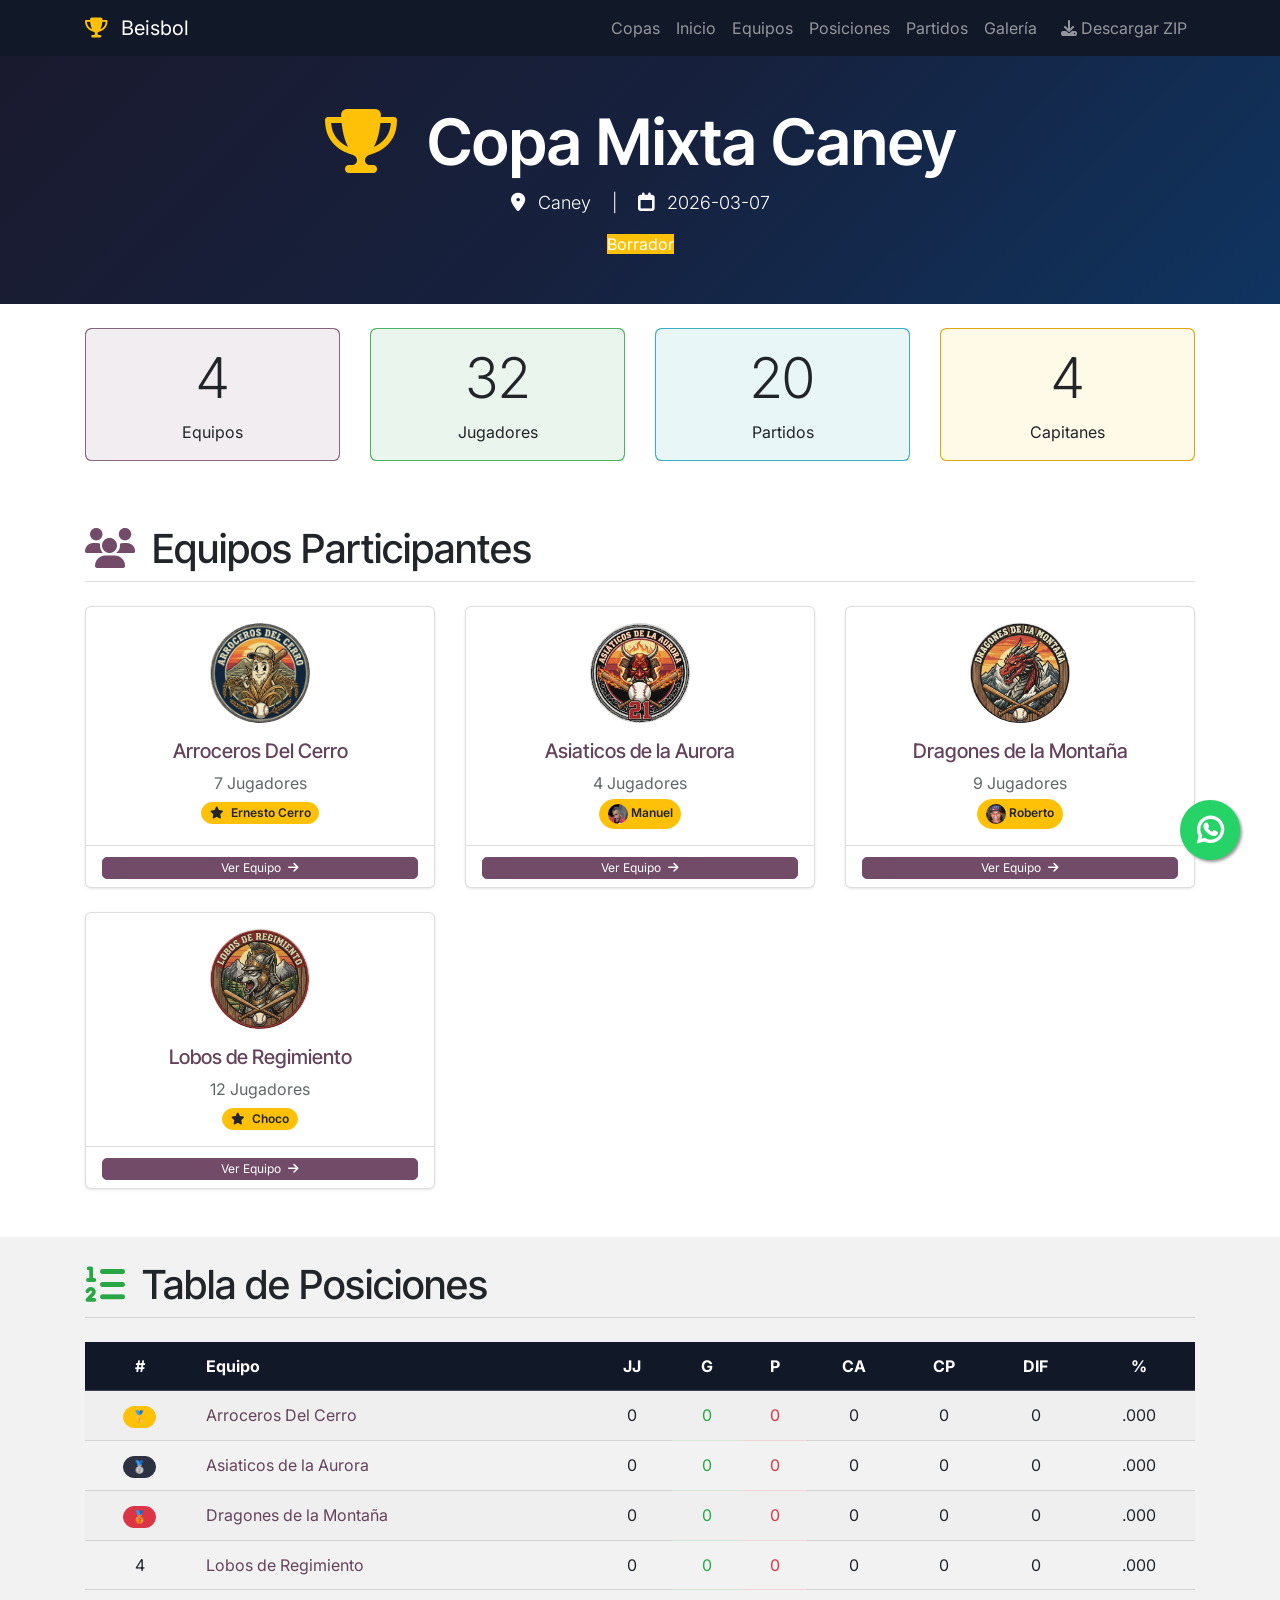
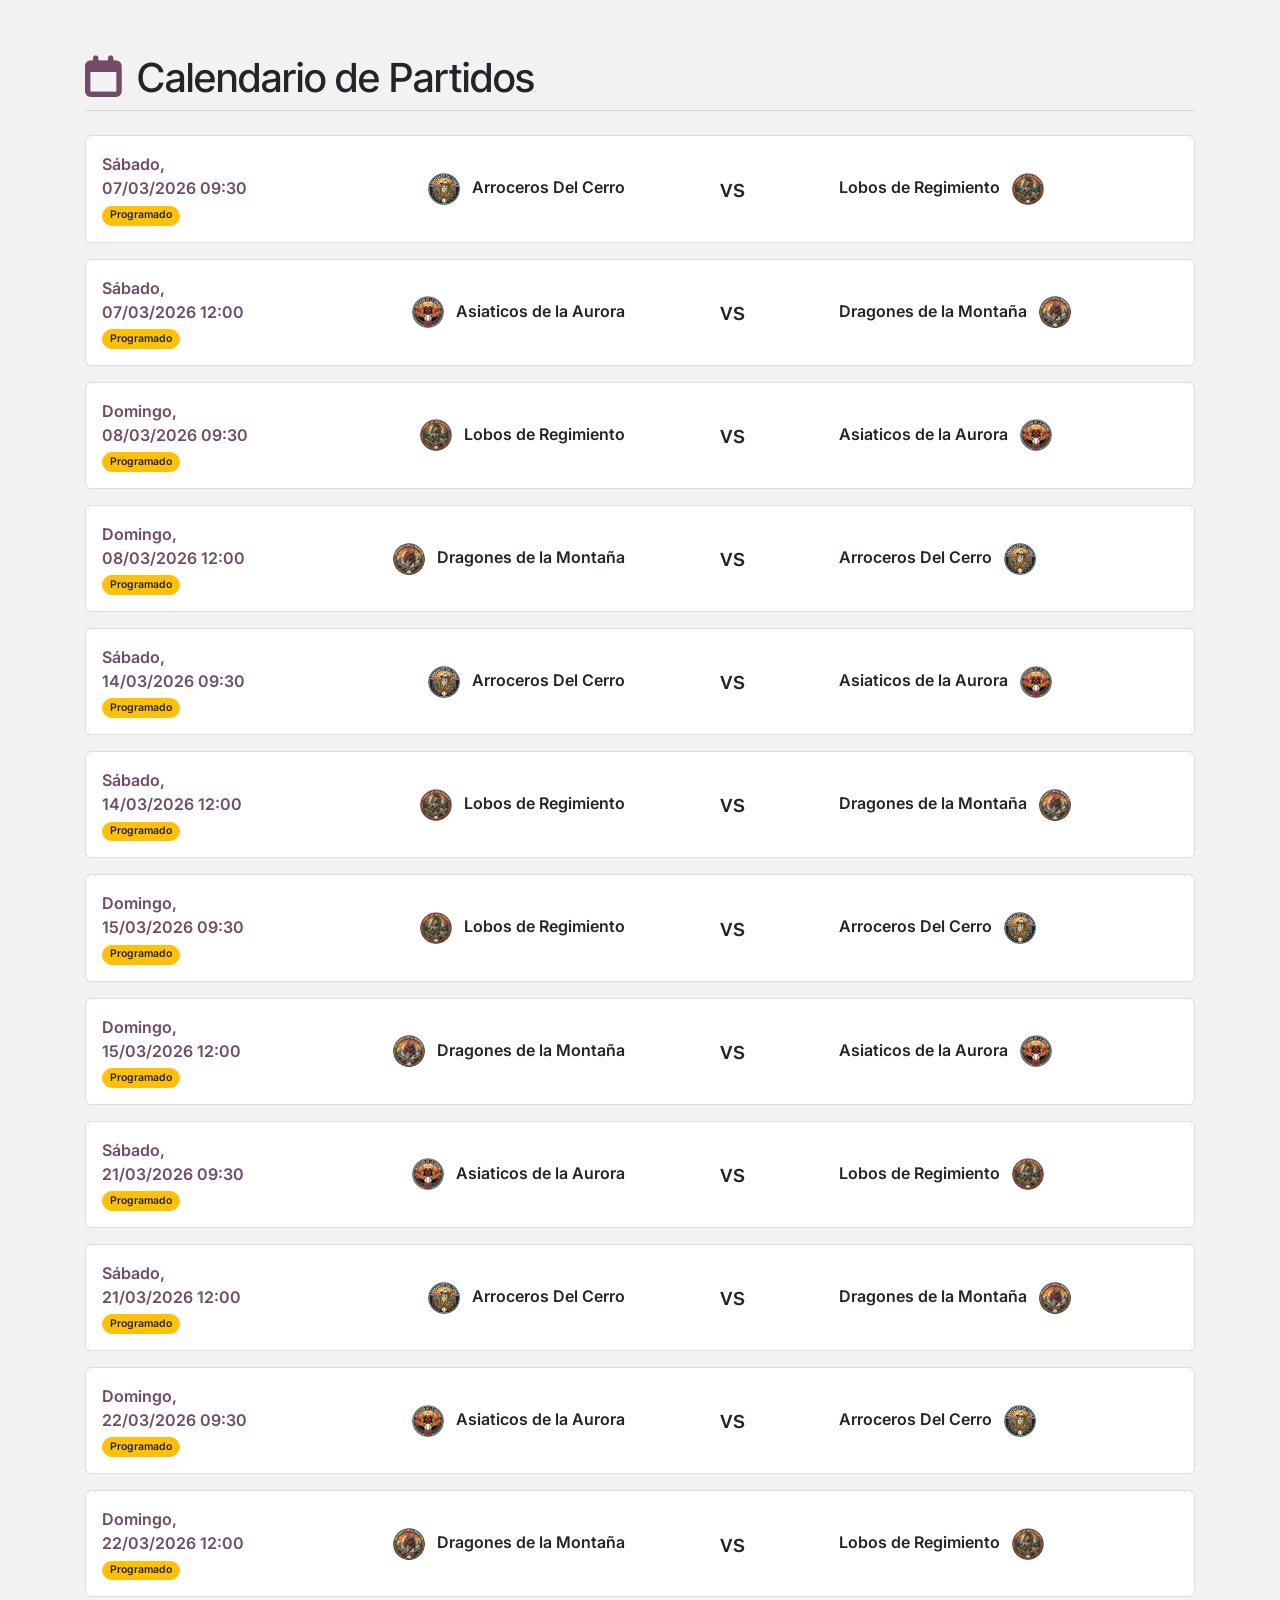
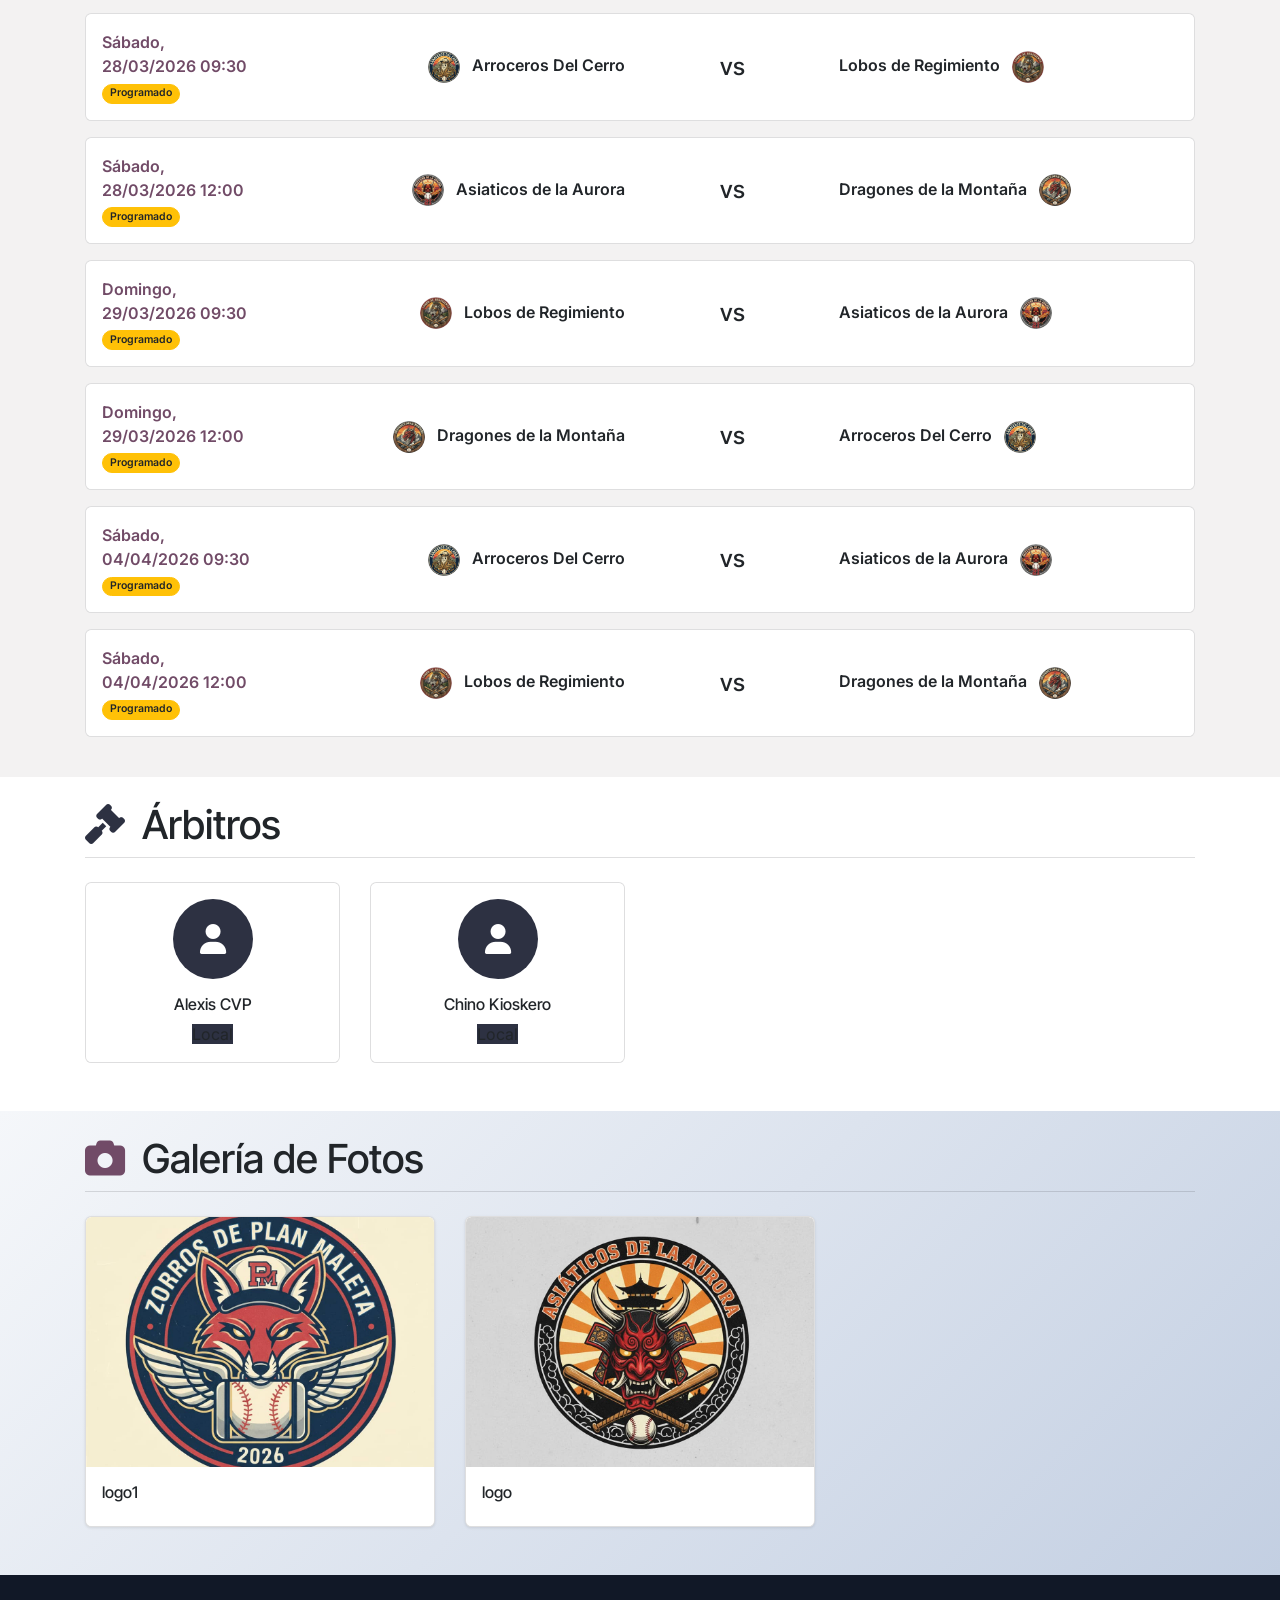
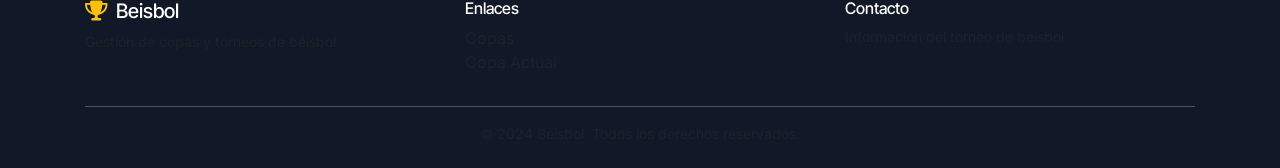
==== commit 2c1c282d: "Poniendo cdn para los iconos de boostrap" ====
--- a/index.htm
+++ b/index.htm
@@ -1,5 +1,7 @@
 <!DOCTYPE html>
 <html lang="es-419" data-website-id="1" data-main-object="ir.ui.view(4428,)" data-can-optimize-seo="True" data-editable="1" data-view-xmlid="beiscool.copa_page" data-viewid="4428" data-add2cart-redirect="1" data-logged="true"><head>
+        <link href="https://cdn.jsdelivr.net/npm/bootstrap@5.3.0/dist/css/bootstrap.min.css" rel="stylesheet">
+        <link rel="stylesheet" href="https://cdnjs.cloudflare.com/ajax/libs/font-awesome/6.4.0/css/all.min.css">
 <meta http-equiv="content-type" content="text/html; charset=UTF-8">
         <meta charset="utf-8">
         <meta http-equiv="X-UA-Compatible" content="IE=edge">
@@ -1221,4 +1223,5 @@
             </div>
         
         
-</body></html>+        <script src="https://cdn.jsdelivr.net/npm/bootstrap@5.3.0/dist/js/bootstrap.bundle.min.js"></script>
+    </body></html>
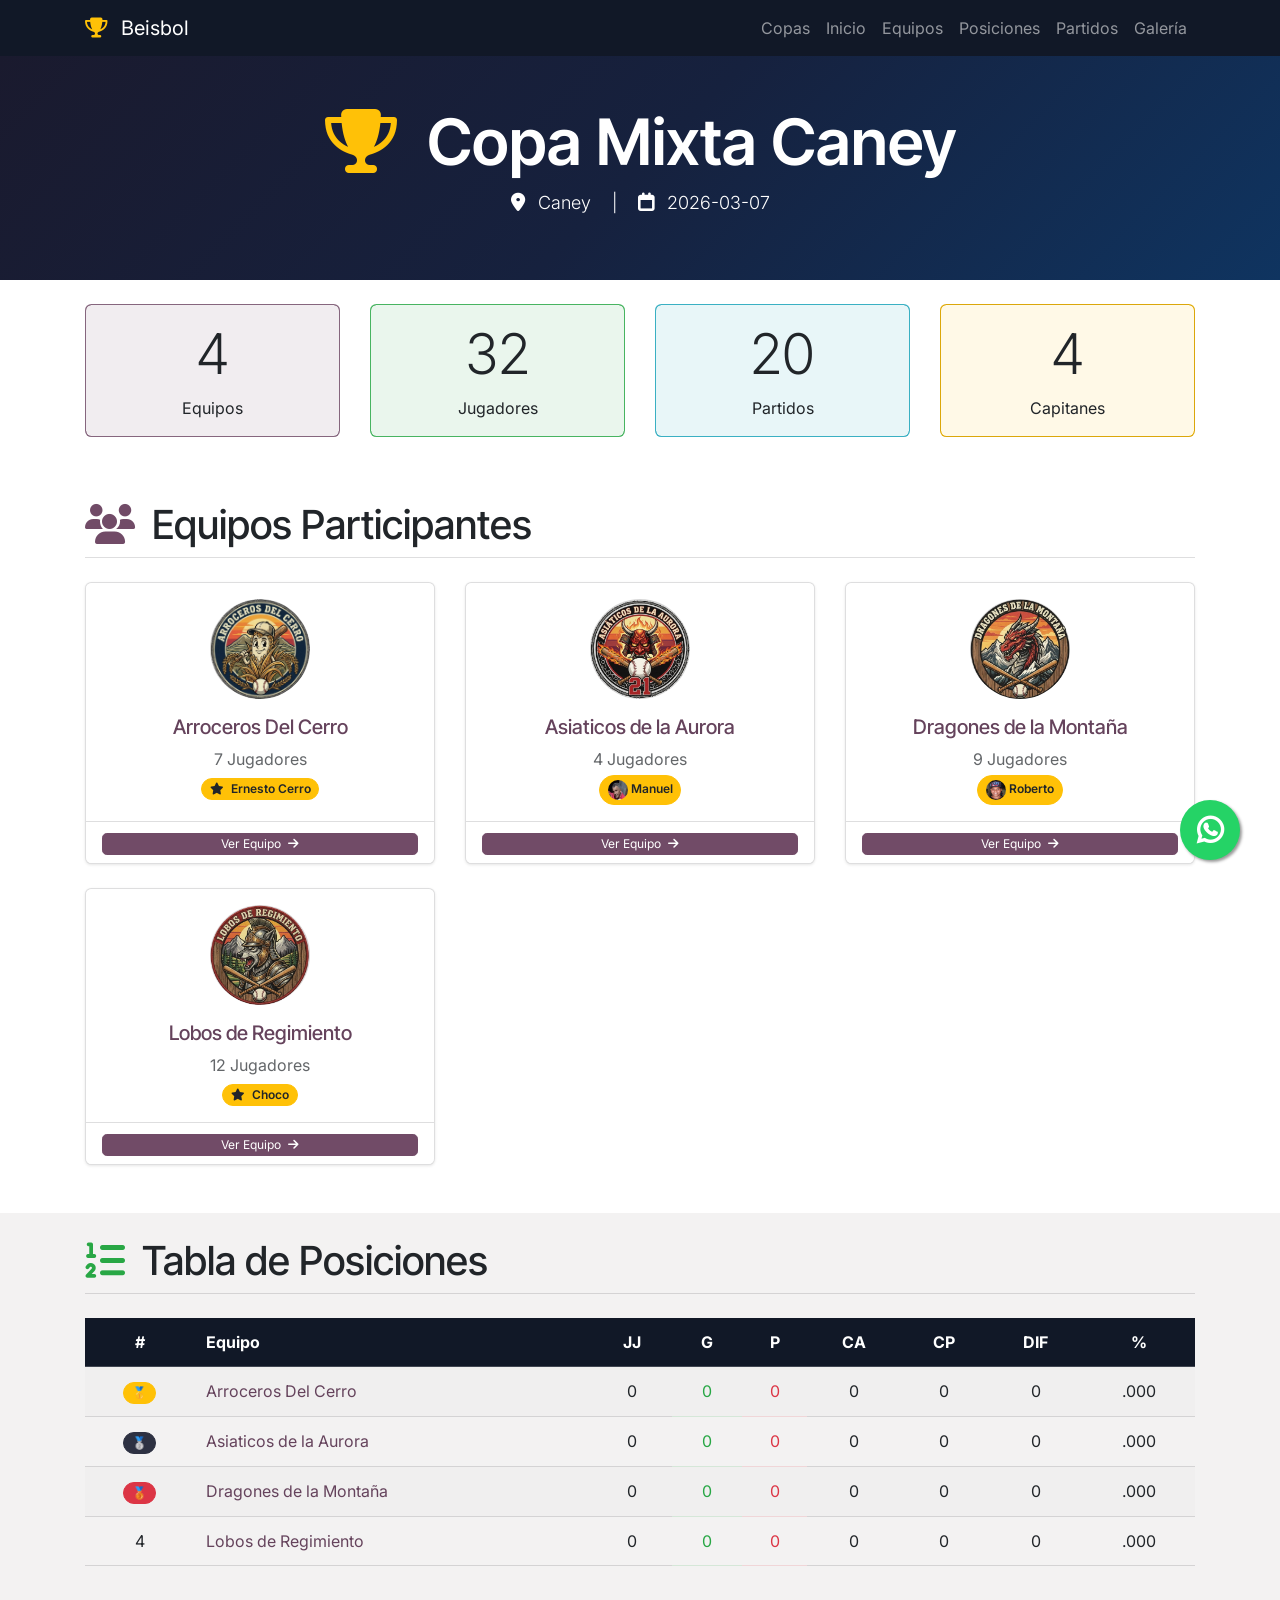
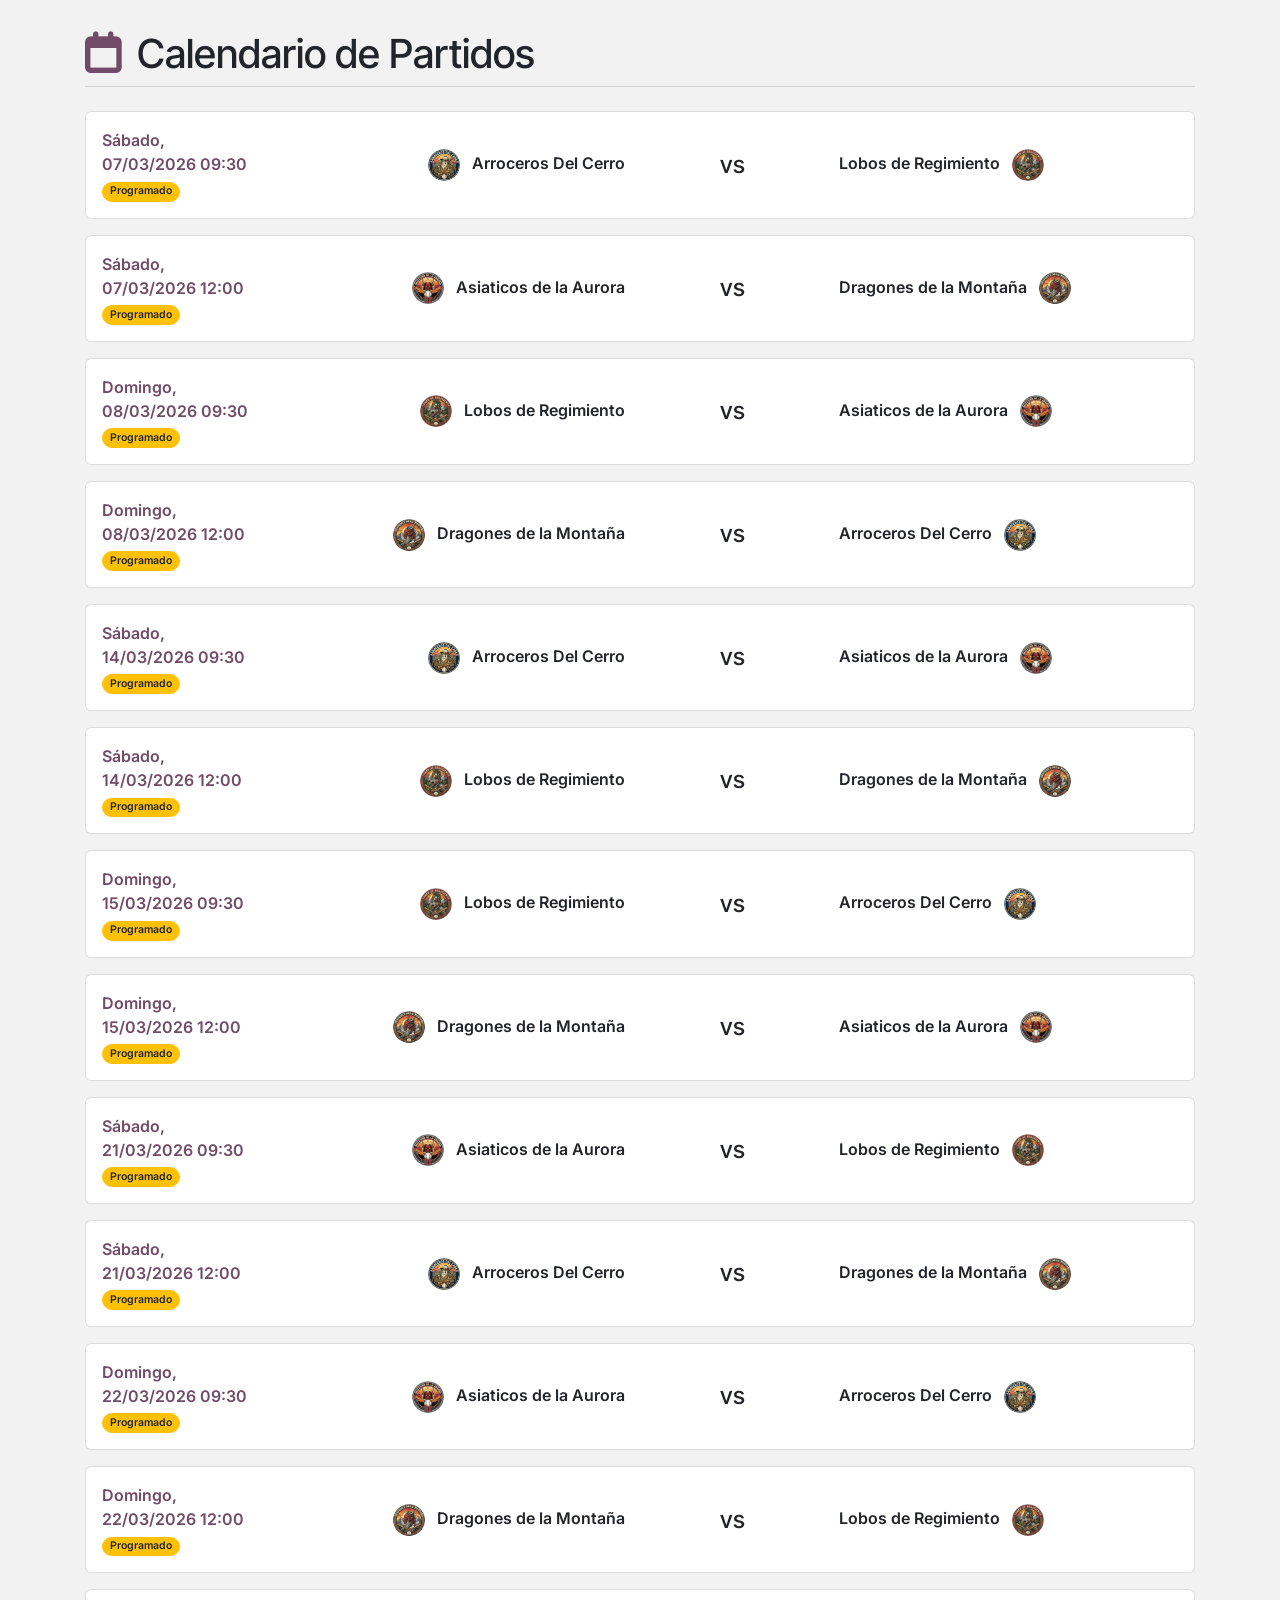
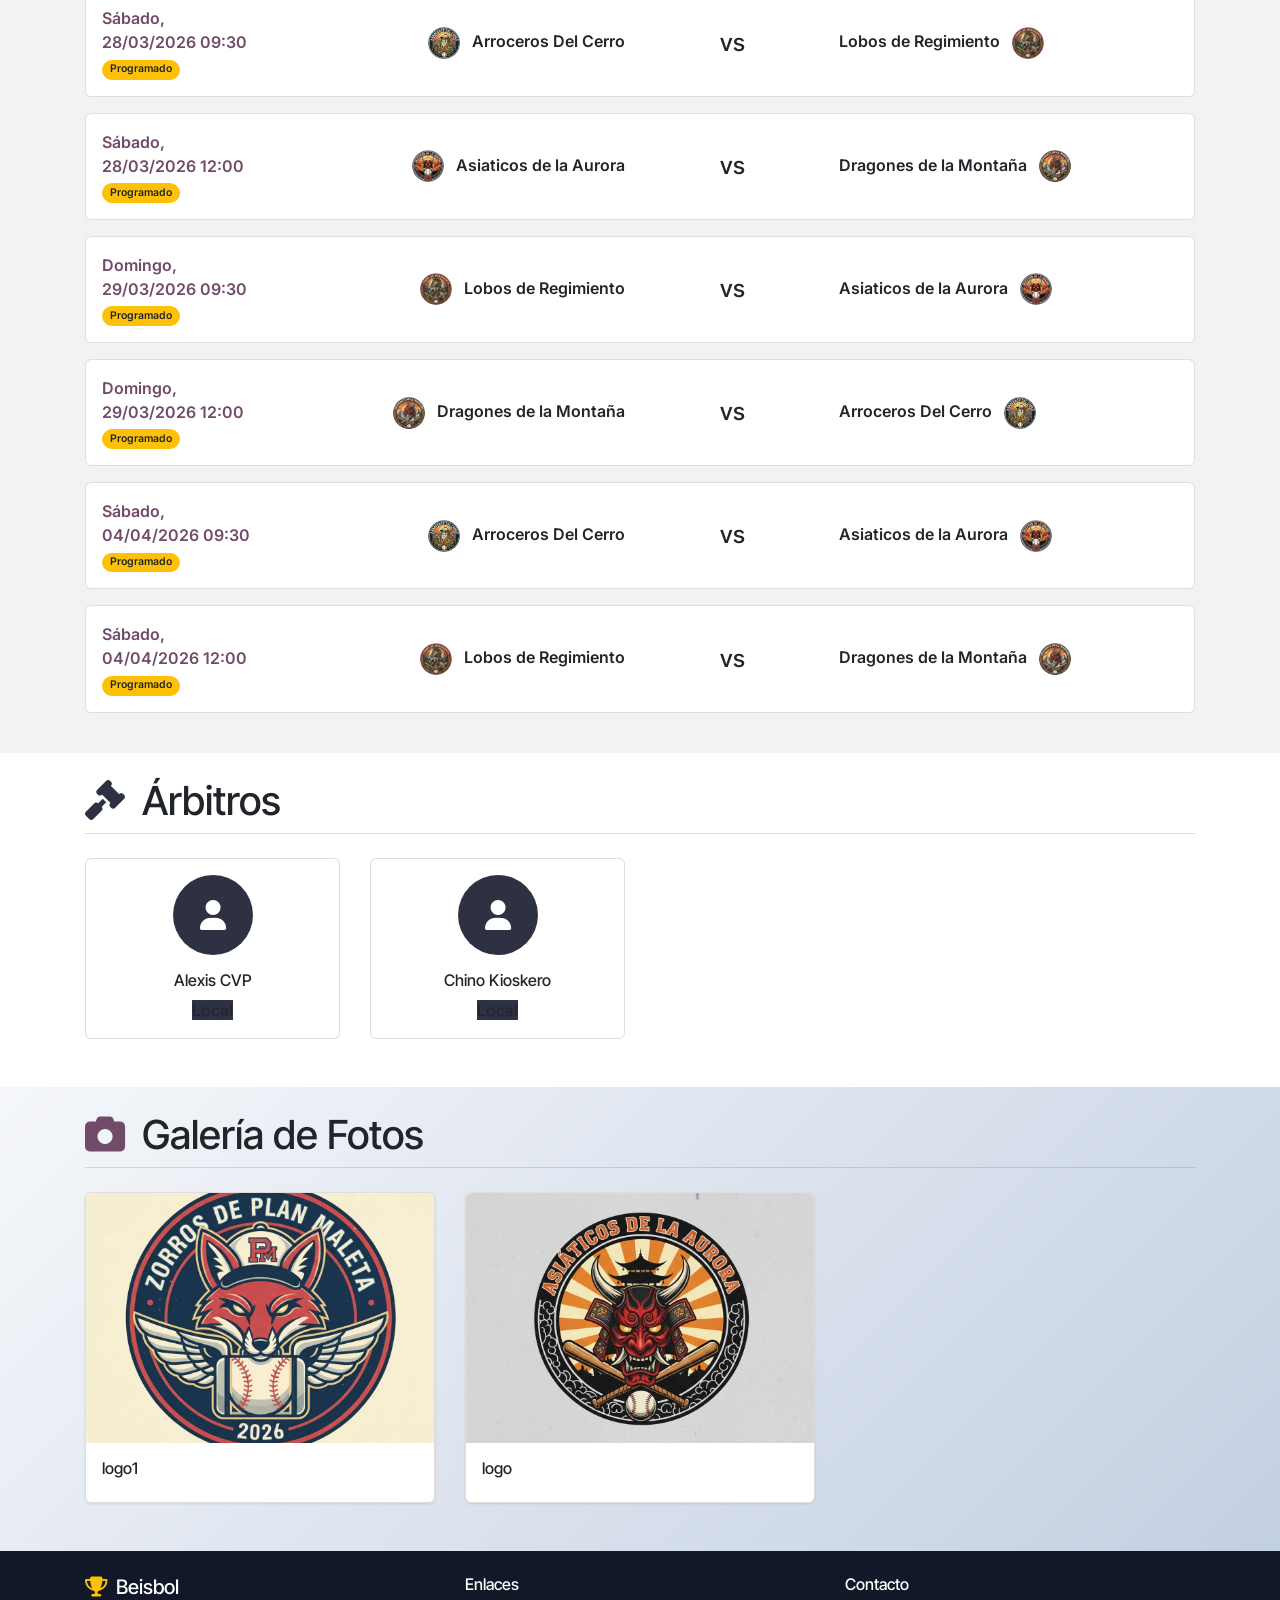
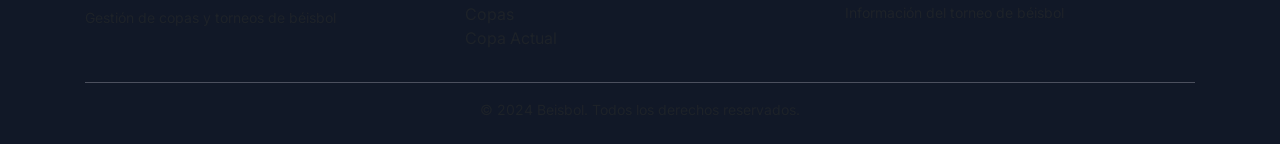
==== commit 6402c8c3: "Cambios en detalles" ====
--- a/index.htm
+++ b/index.htm
@@ -90,11 +90,7 @@
                                 <li class="nav-item" data-oe-model="ir.ui.view" data-oe-id="4428" data-oe-field="arch" data-oe-xpath="/t[1]/t[1]/nav[1]/div[1]/div[1]/ul[1]/t[1]/li[5]">
                                     <a class="nav-link" href="#gallery">Galería</a>
                                 </li>
-                                <li class="nav-item">
-                                    <a class="nav-link btn btn-outline-light btn-sm ms-2" title="Descargar página completa" data-oe-model="ir.ui.view" data-oe-id="4428" data-oe-field="arch" data-oe-xpath="/t[1]/t[1]/nav[1]/div[1]/div[1]/ul[1]/t[1]/li[6]/a[1]" href="index.htm/download">
-                                        <i class="fa fa-download me-1"></i>Descargar ZIP
-                                    </a>
-                                </li>
+                                
                         </ul>
                     </div>
                 </div>
@@ -145,9 +141,7 @@
                             2026-03-07 
                     </p>
                     
-                    <span class="bg-warning">
-                        Borrador
-                    </span>
+                    
                 </div>
             </div>
 
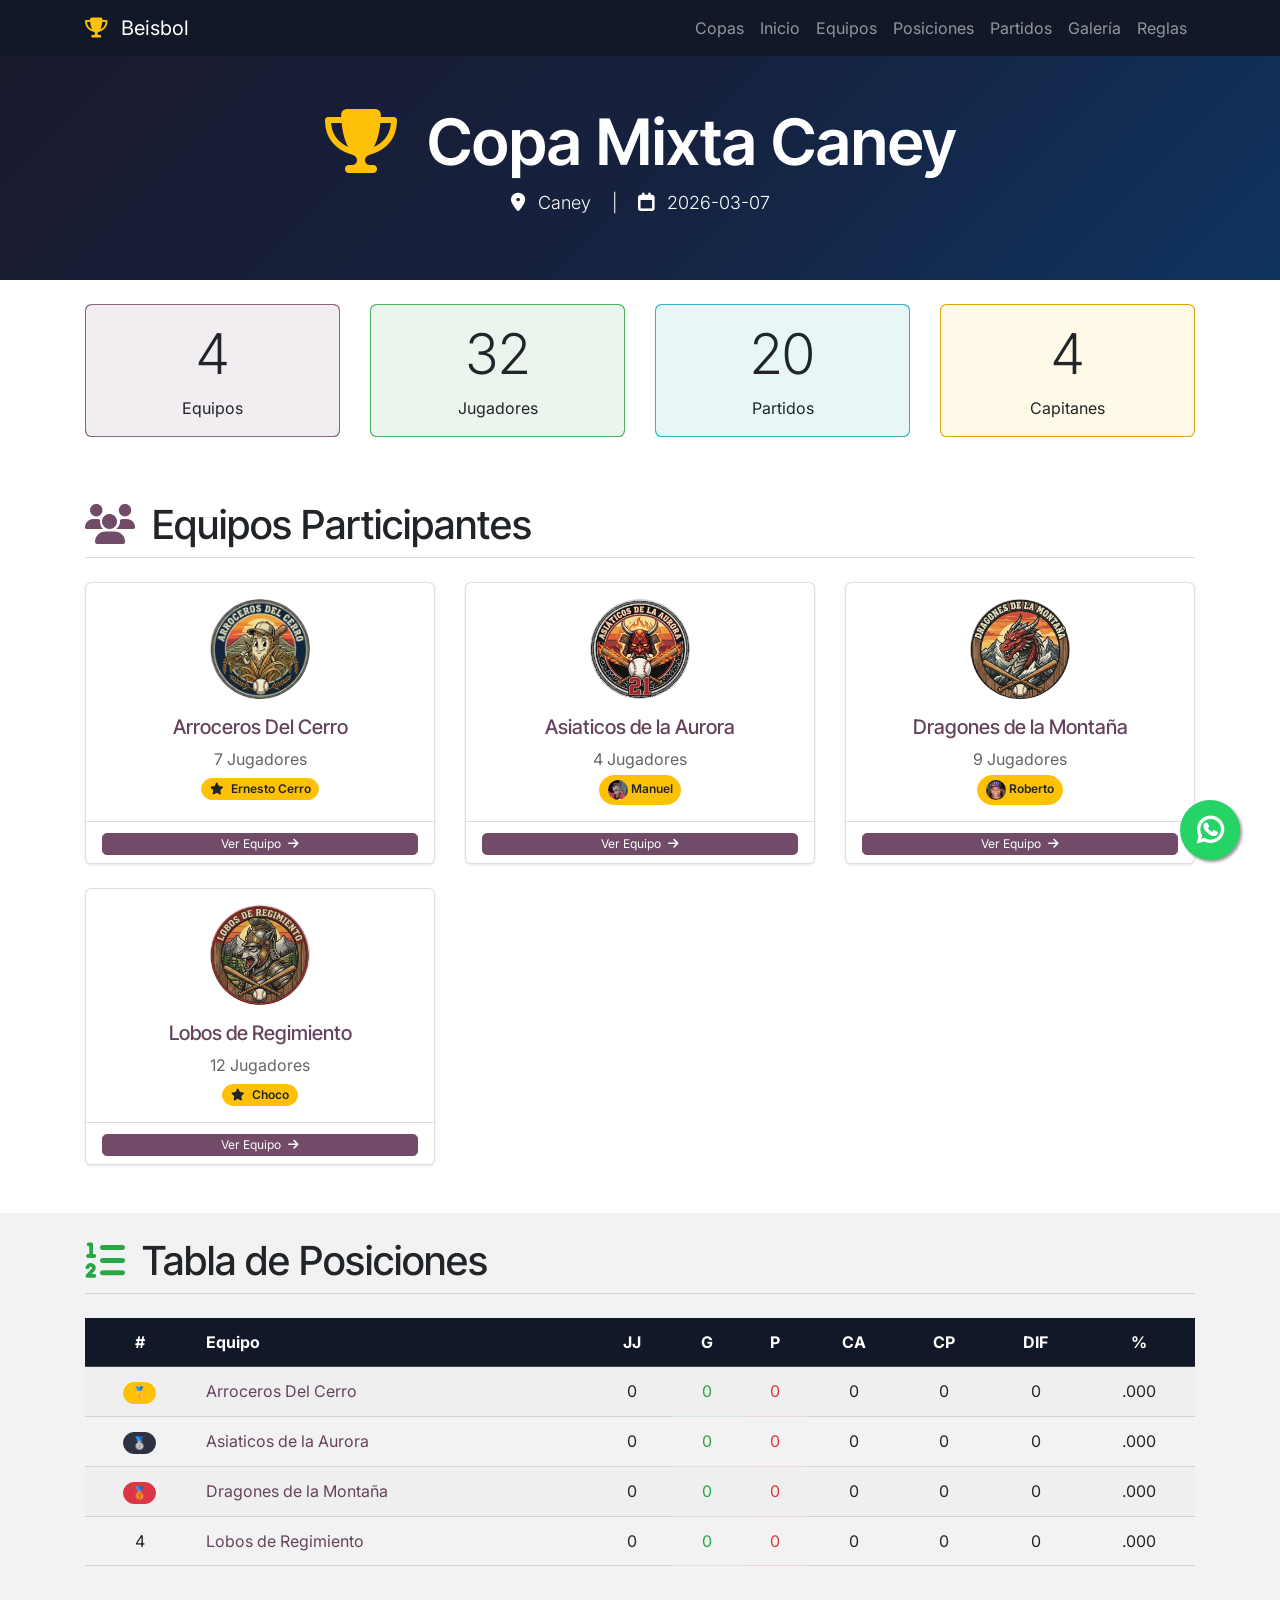
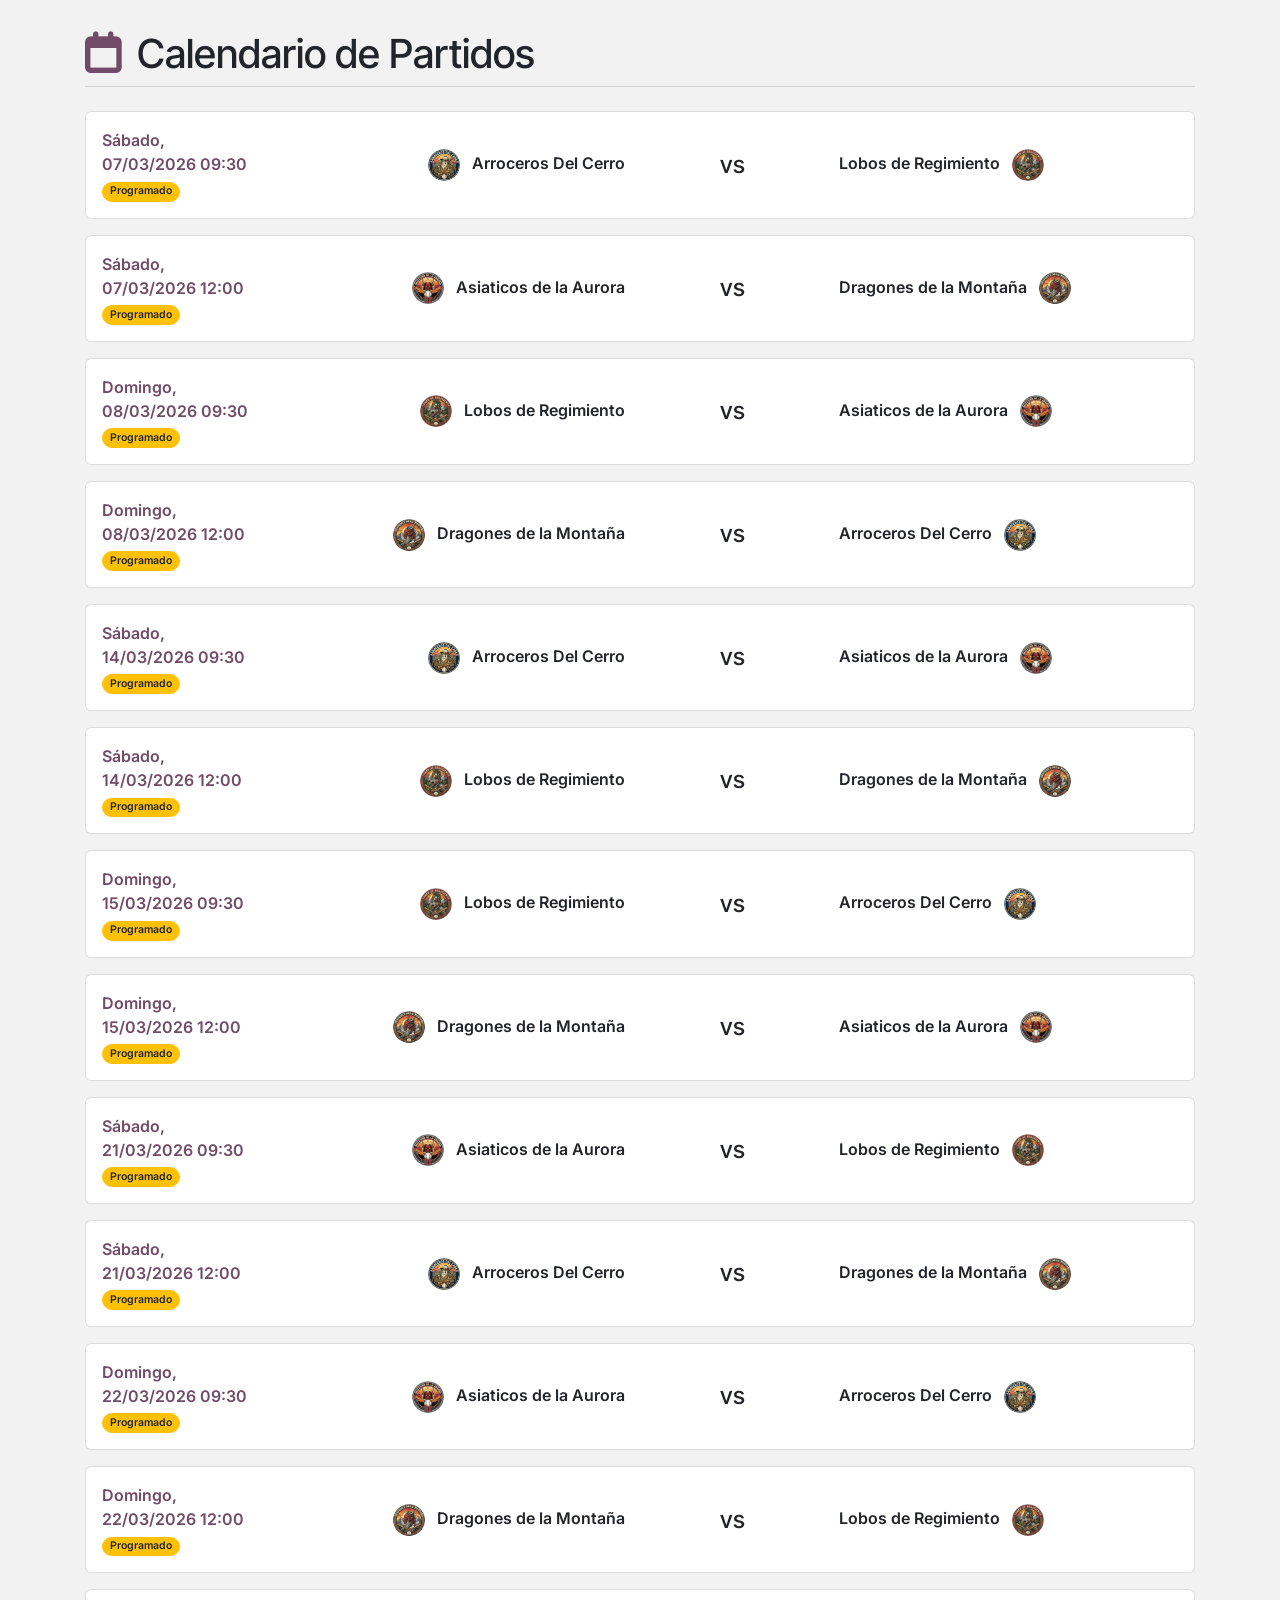
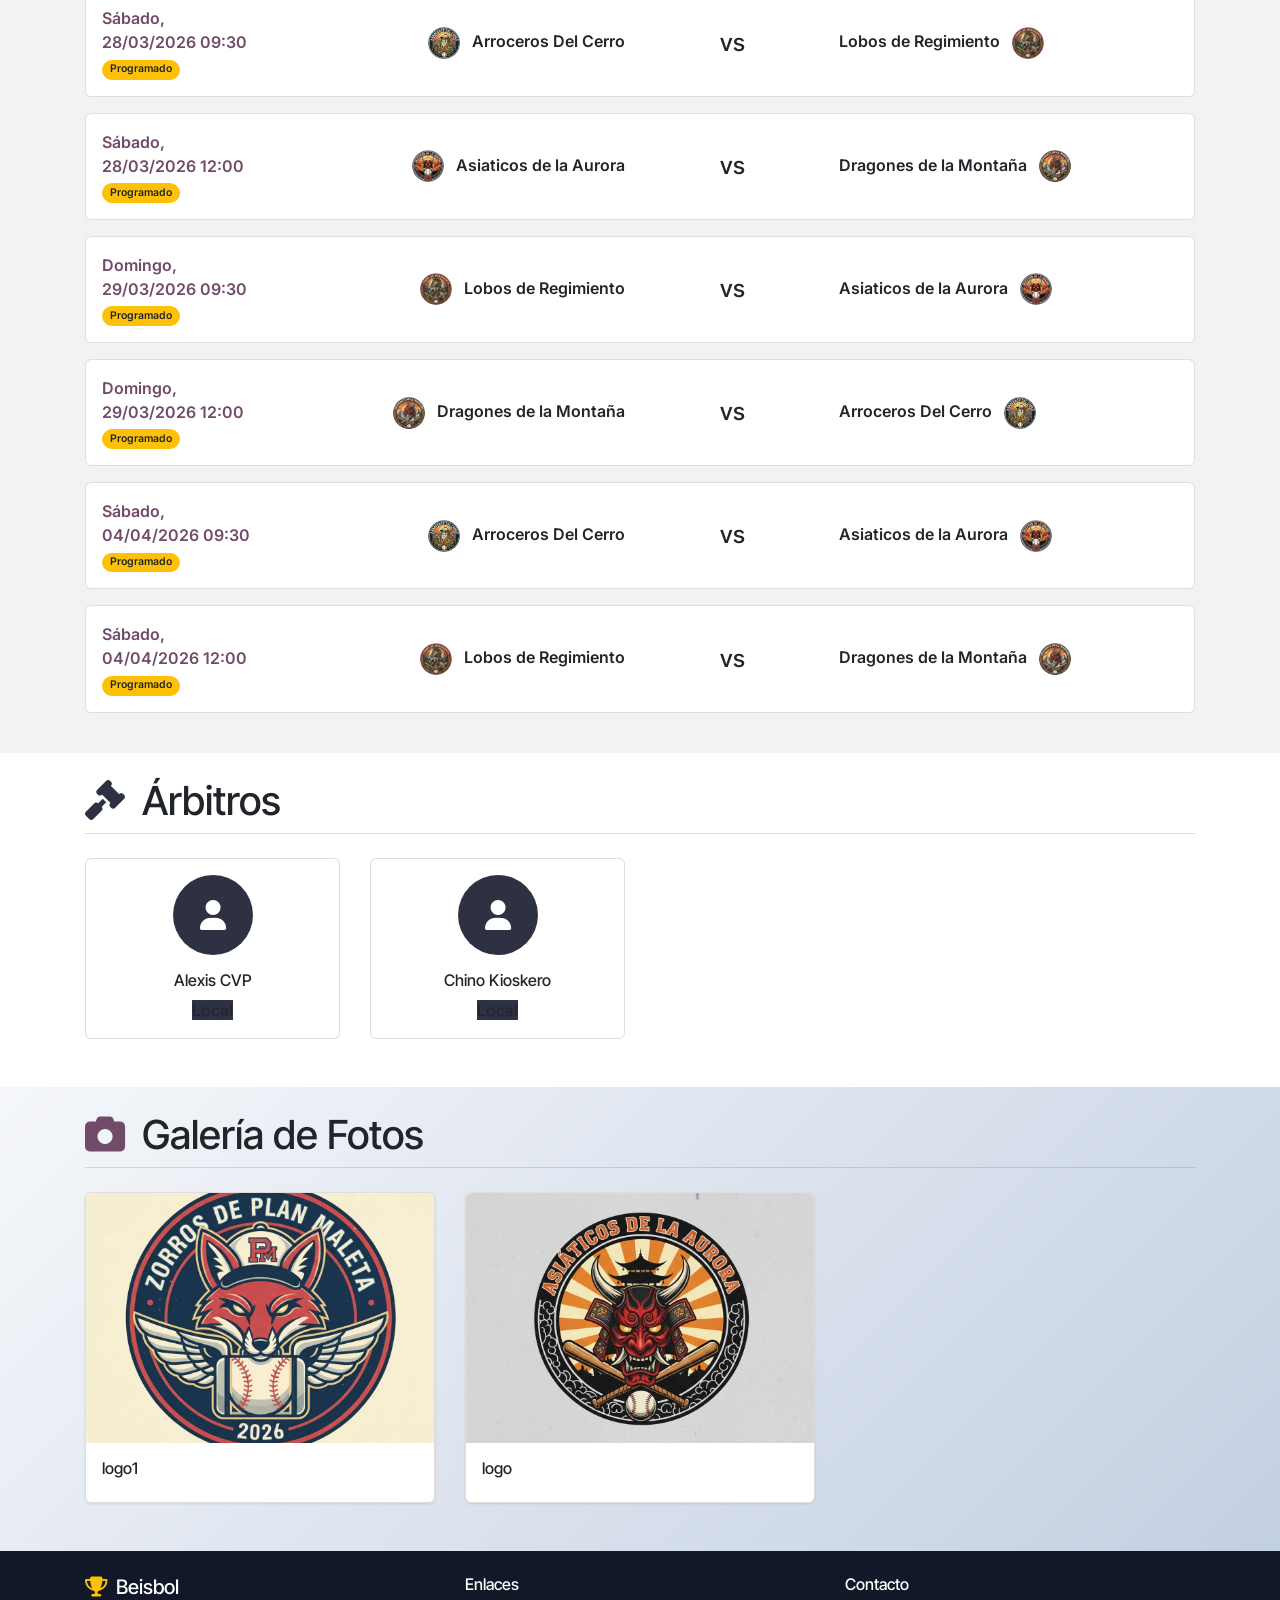
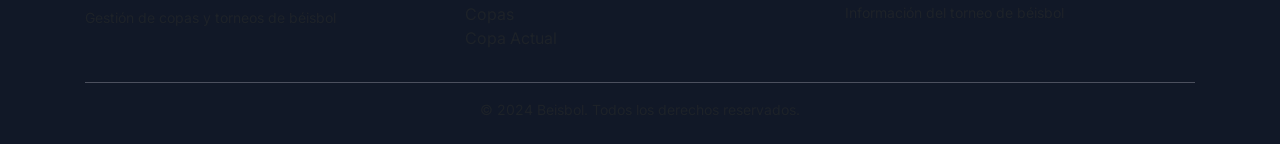
==== commit b0e7aa1c: "Adicionando la pagina de reglas" ====
--- a/index.htm
+++ b/index.htm
@@ -89,6 +89,9 @@
                                 </li>
                                 <li class="nav-item" data-oe-model="ir.ui.view" data-oe-id="4428" data-oe-field="arch" data-oe-xpath="/t[1]/t[1]/nav[1]/div[1]/div[1]/ul[1]/t[1]/li[5]">
                                     <a class="nav-link" href="#gallery">Galería</a>
+                                </li>
+                                <li class="nav-item">
+                                    <a class="nav-link" href="Reglas.htm">Reglas</a>
                                 </li>
                                 
                         </ul>
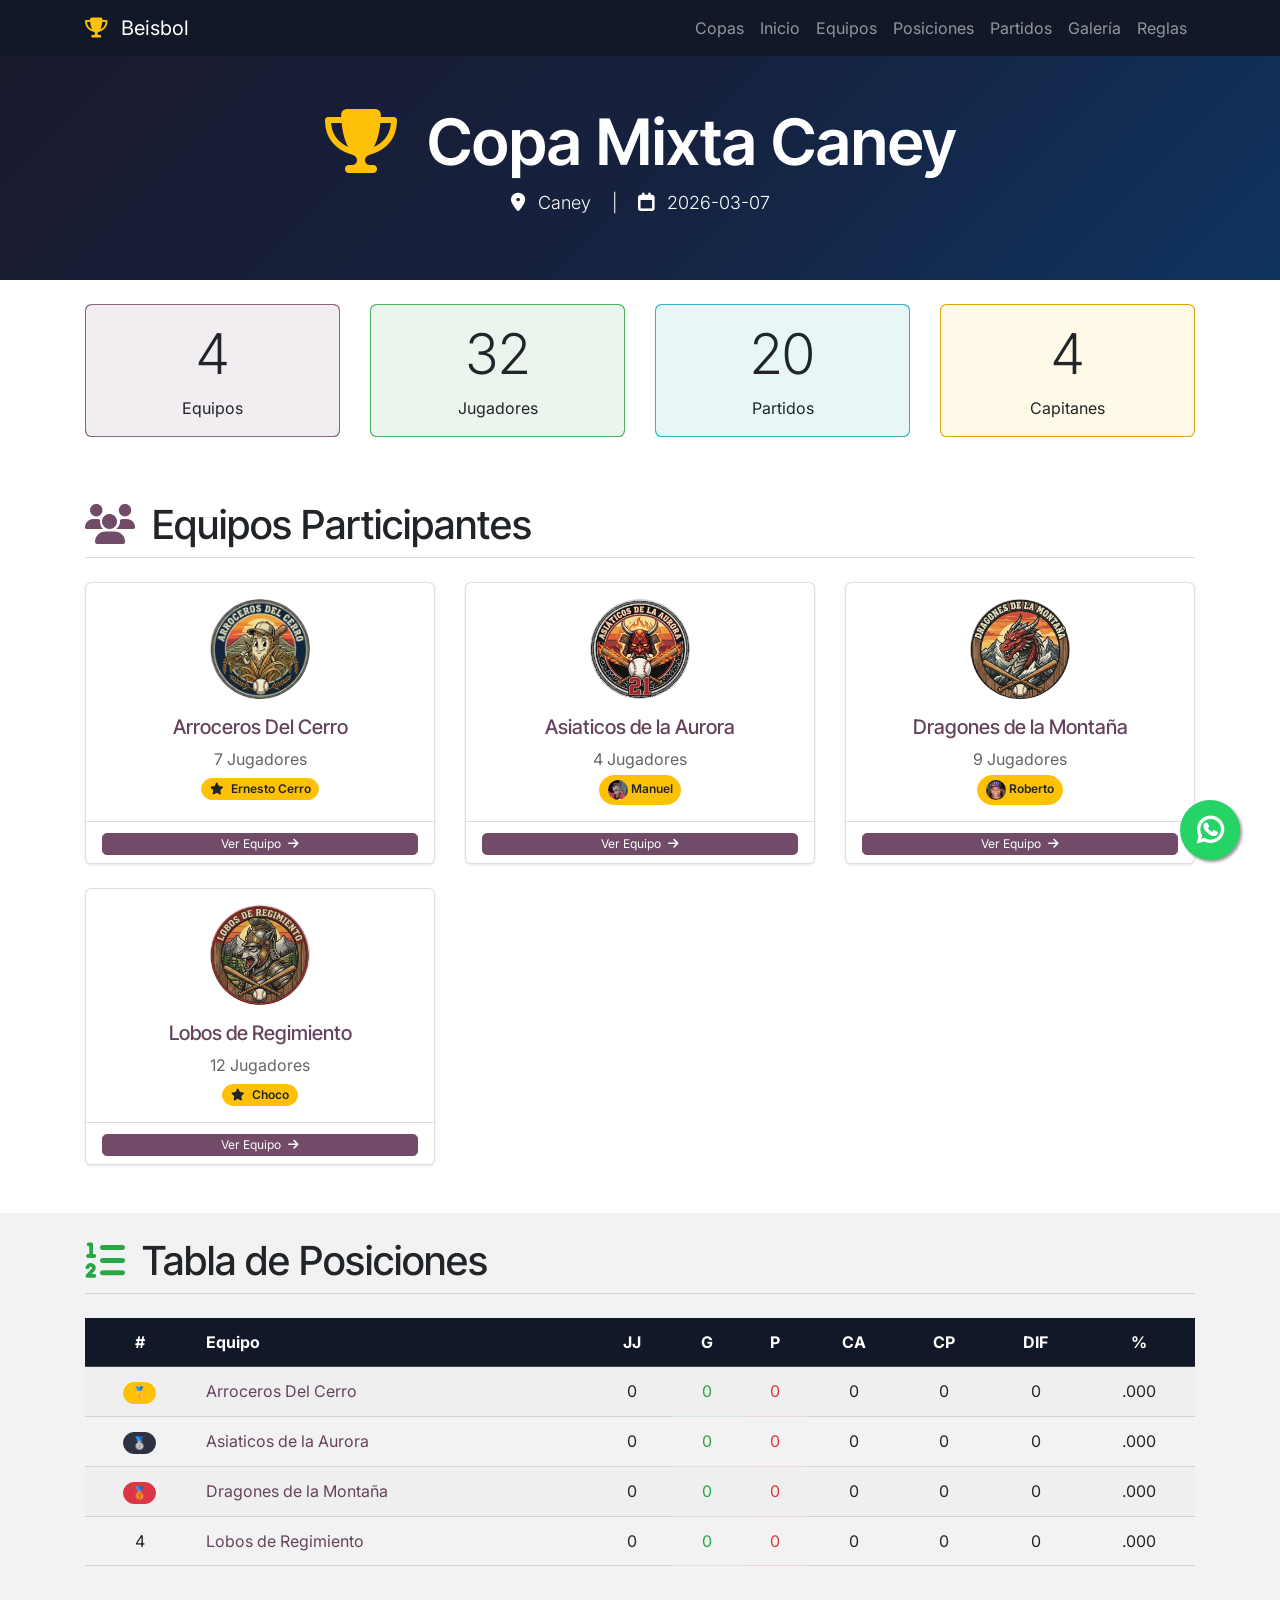
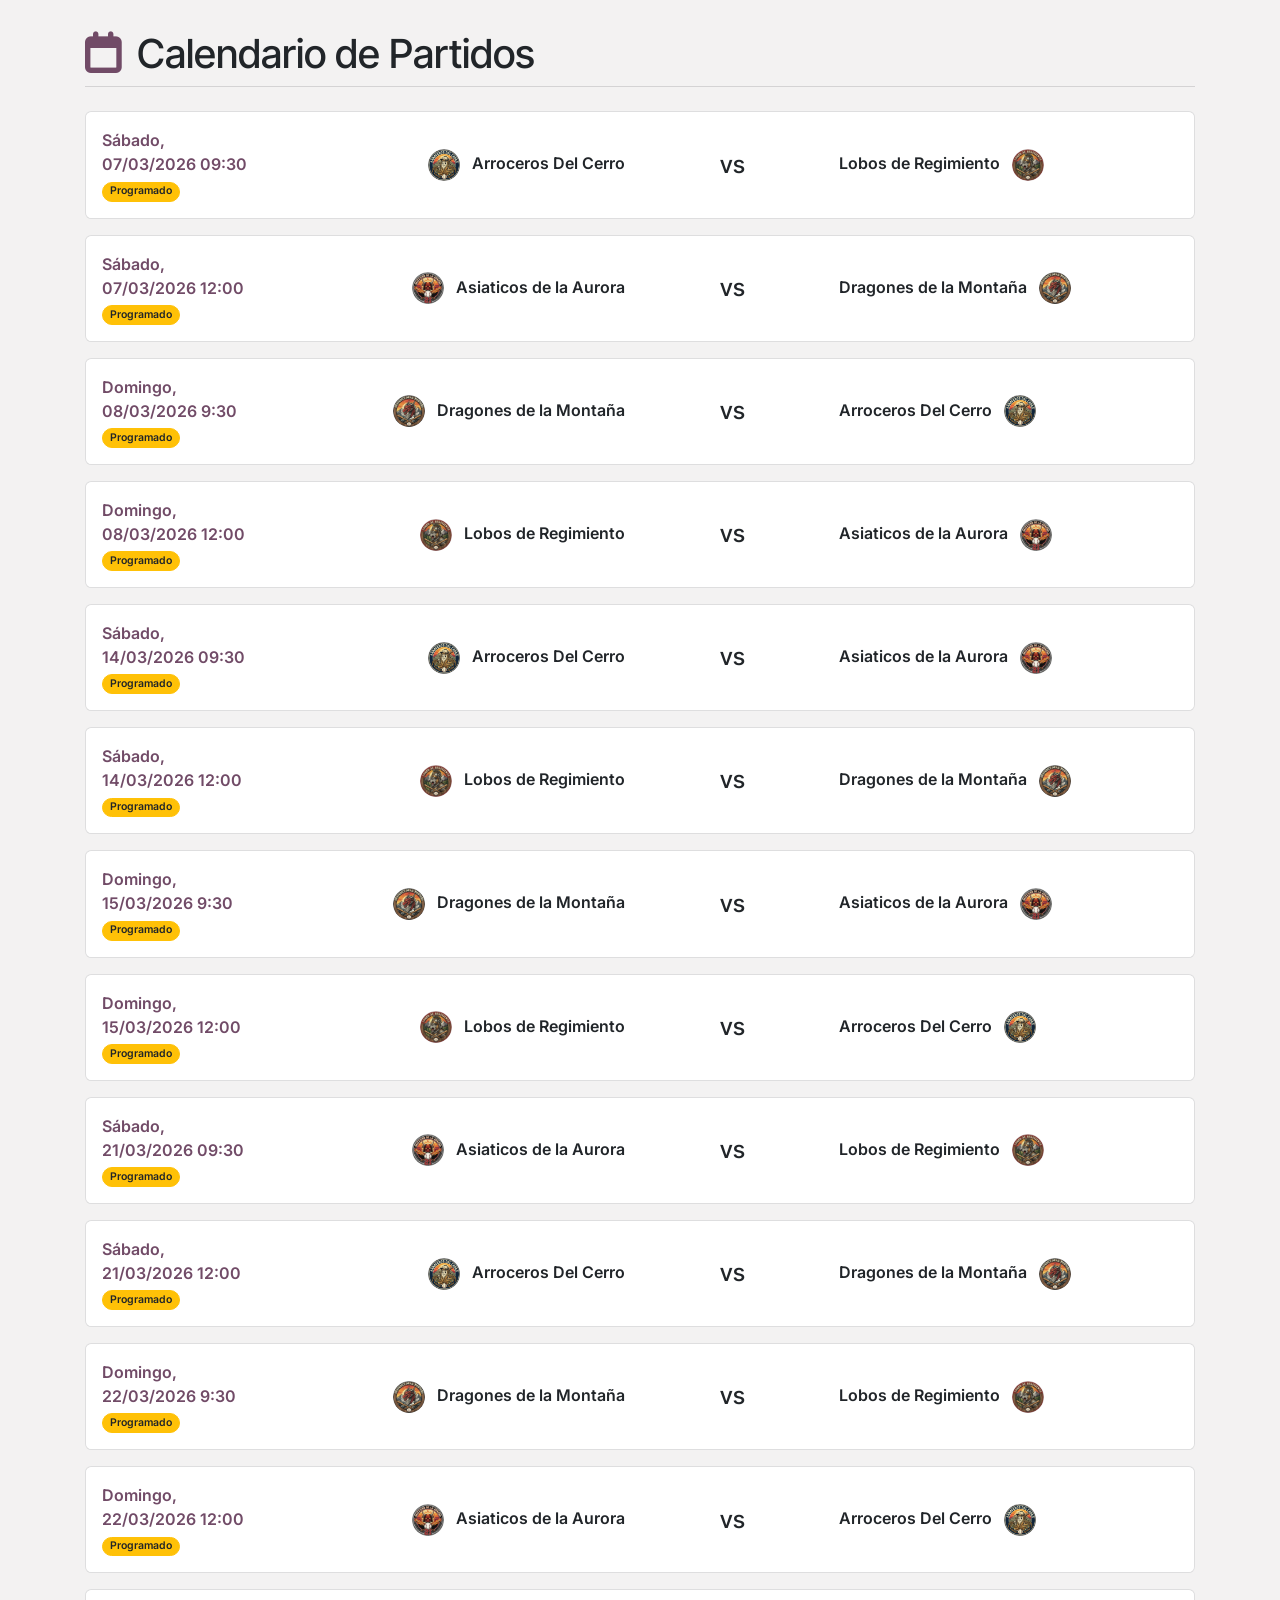
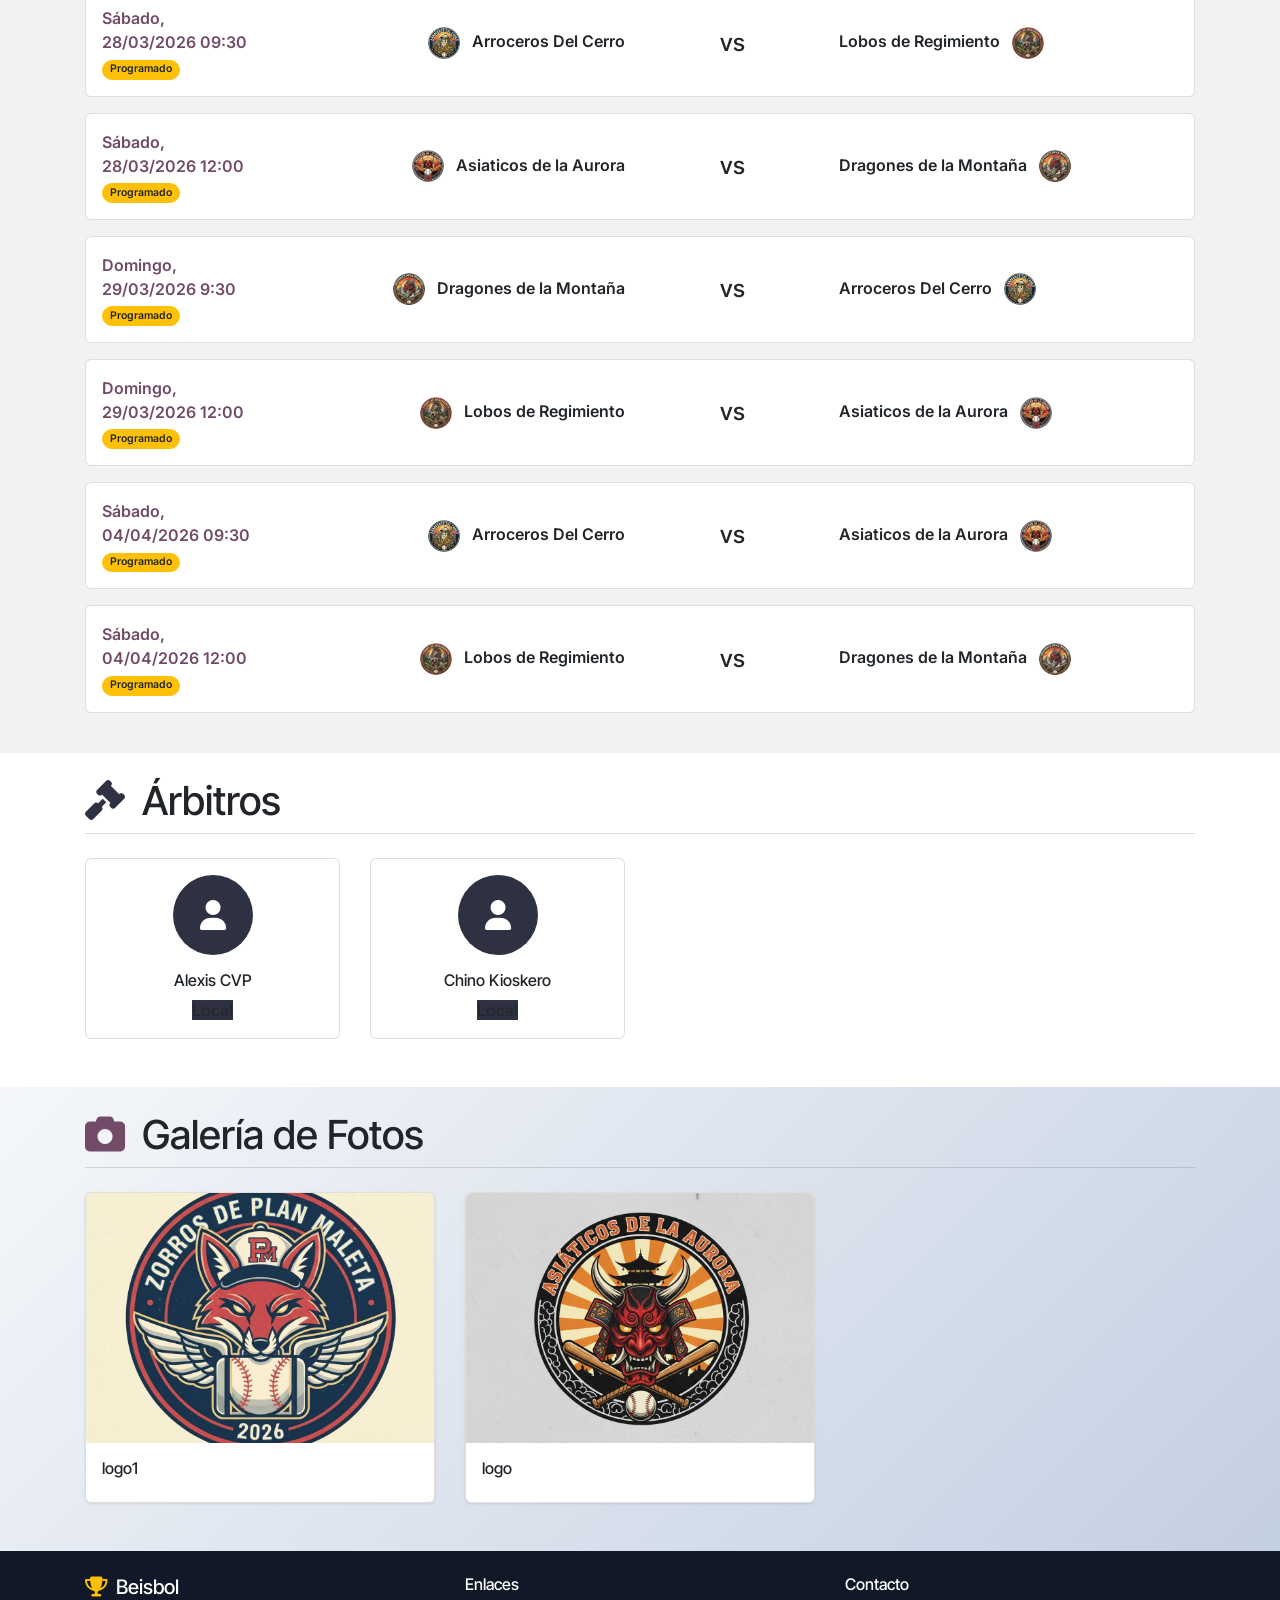
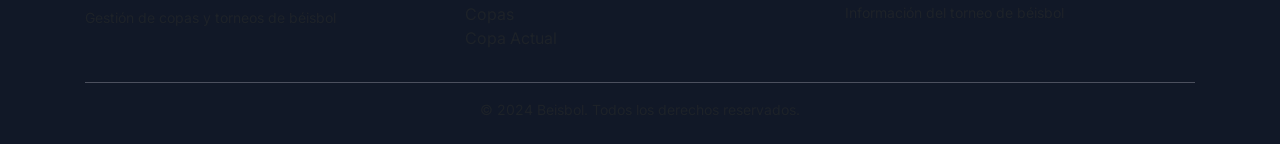
==== commit d419ffa7: "Actualizando el calendario" ====
--- a/index.htm
+++ b/index.htm
@@ -478,7 +478,40 @@
                                                 
                                                 <div class="col-md-2 col-12 text-center text-md-start mb-2 mb-md-0">
                                                     <div class="fw-bold text-primary">
-                                                        Domingo, 08/03/2026 09:30
+                                                        Domingo, 08/03/2026 9:30
+                                                    </div>
+                                                    <small class="text-muted">
+                                                            <span class="badge bg-warning text-dark" data-oe-model="ir.ui.view" data-oe-id="4428" data-oe-field="arch" data-oe-xpath="/t[1]/t[1]/t[4]/div[1]/div[1]/div[1]/t[1]/div[1]/div[1]/div[1]/div[1]/div[1]/small[1]/t[1]/span[1]">Programado</span>
+                                                    </small>
+                                                </div>
+                                                
+                                                <div class="col-md-4 col-5 text-end">
+                                                        <img style="width: 32px; height: 32px; border-radius: 50%;" data-oe-model="ir.ui.view" data-oe-id="4428" data-oe-field="arch" data-oe-xpath="/t[1]/t[1]/t[4]/div[1]/div[1]/div[1]/t[1]/div[1]/div[1]/div[1]/div[1]/div[2]/t[1]/img[1]" src="index_files/Dragones%20de%20la%20Monta%C3%B1a.jpg" loading="lazy">
+                                                    <span class="fw-bold ms-2">Dragones de la Montaña</span>
+                                                </div>
+                                                
+                                                <div class="col-md-2 col-2 text-center">
+                                                    <span class="h4 mb-0">
+                                                        vs
+                                                    </span>
+                                                </div>
+                                                
+                                                <div class="col-md-4 col-5 text-start">
+                                                    <span class="fw-bold me-2">Arroceros Del Cerro</span>
+                                                        <img style="width: 32px; height: 32px; border-radius: 50%;" data-oe-model="ir.ui.view" data-oe-id="4428" data-oe-field="arch" data-oe-xpath="/t[1]/t[1]/t[4]/div[1]/div[1]/div[1]/t[1]/div[1]/div[1]/div[1]/div[1]/div[4]/t[1]/img[1]" src="index_files/Arroceros%20Del%20Cerro.jpg" loading="lazy">
+                                                </div>
+                                            </div>
+                                        </div>
+                                    </div>
+                                </div>
+                                <div class="col-12 mb-3">
+                                    <div class="card">
+                                        <div class="card-body">
+                                            <div class="row align-items-center">
+                                                
+                                                <div class="col-md-2 col-12 text-center text-md-start mb-2 mb-md-0">
+                                                    <div class="fw-bold text-primary">
+                                                        Domingo, 08/03/2026 12:00
                                                     </div>
                                                     <small class="text-muted">
                                                             <span class="badge bg-warning text-dark" data-oe-model="ir.ui.view" data-oe-id="4428" data-oe-field="arch" data-oe-xpath="/t[1]/t[1]/t[4]/div[1]/div[1]/div[1]/t[1]/div[1]/div[1]/div[1]/div[1]/div[1]/small[1]/t[1]/span[1]">Programado</span>
@@ -511,7 +544,73 @@
                                                 
                                                 <div class="col-md-2 col-12 text-center text-md-start mb-2 mb-md-0">
                                                     <div class="fw-bold text-primary">
-                                                        Domingo, 08/03/2026 12:00
+                                                        Sábado, 14/03/2026 09:30
+                                                    </div>
+                                                    <small class="text-muted">
+                                                            <span class="badge bg-warning text-dark" data-oe-model="ir.ui.view" data-oe-id="4428" data-oe-field="arch" data-oe-xpath="/t[1]/t[1]/t[4]/div[1]/div[1]/div[1]/t[1]/div[1]/div[1]/div[1]/div[1]/div[1]/small[1]/t[1]/span[1]">Programado</span>
+                                                    </small>
+                                                </div>
+                                                
+                                                <div class="col-md-4 col-5 text-end">
+                                                        <img style="width: 32px; height: 32px; border-radius: 50%;" data-oe-model="ir.ui.view" data-oe-id="4428" data-oe-field="arch" data-oe-xpath="/t[1]/t[1]/t[4]/div[1]/div[1]/div[1]/t[1]/div[1]/div[1]/div[1]/div[1]/div[2]/t[1]/img[1]" src="index_files/Arroceros%20Del%20Cerro.jpg" loading="lazy">
+                                                    <span class="fw-bold ms-2">Arroceros Del Cerro</span>
+                                                </div>
+                                                
+                                                <div class="col-md-2 col-2 text-center">
+                                                    <span class="h4 mb-0">
+                                                        vs
+                                                    </span>
+                                                </div>
+                                                
+                                                <div class="col-md-4 col-5 text-start">
+                                                    <span class="fw-bold me-2">Asiaticos de la Aurora</span>
+                                                        <img style="width: 32px; height: 32px; border-radius: 50%;" data-oe-model="ir.ui.view" data-oe-id="4428" data-oe-field="arch" data-oe-xpath="/t[1]/t[1]/t[4]/div[1]/div[1]/div[1]/t[1]/div[1]/div[1]/div[1]/div[1]/div[4]/t[1]/img[1]" src="index_files/Asiaticos%20de%20la%20Aurora.jpg" loading="lazy">
+                                                </div>
+                                            </div>
+                                        </div>
+                                    </div>
+                                </div>
+                                <div class="col-12 mb-3">
+                                    <div class="card">
+                                        <div class="card-body">
+                                            <div class="row align-items-center">
+                                                
+                                                <div class="col-md-2 col-12 text-center text-md-start mb-2 mb-md-0">
+                                                    <div class="fw-bold text-primary">
+                                                        Sábado, 14/03/2026 12:00
+                                                    </div>
+                                                    <small class="text-muted">
+                                                            <span class="badge bg-warning text-dark" data-oe-model="ir.ui.view" data-oe-id="4428" data-oe-field="arch" data-oe-xpath="/t[1]/t[1]/t[4]/div[1]/div[1]/div[1]/t[1]/div[1]/div[1]/div[1]/div[1]/div[1]/small[1]/t[1]/span[1]">Programado</span>
+                                                    </small>
+                                                </div>
+                                                
+                                                <div class="col-md-4 col-5 text-end">
+                                                        <img style="width: 32px; height: 32px; border-radius: 50%;" data-oe-model="ir.ui.view" data-oe-id="4428" data-oe-field="arch" data-oe-xpath="/t[1]/t[1]/t[4]/div[1]/div[1]/div[1]/t[1]/div[1]/div[1]/div[1]/div[1]/div[2]/t[1]/img[1]" src="index_files/Lobos%20de%20Regimiento.jpg" loading="lazy">
+                                                    <span class="fw-bold ms-2">Lobos de Regimiento</span>
+                                                </div>
+                                                
+                                                <div class="col-md-2 col-2 text-center">
+                                                    <span class="h4 mb-0">
+                                                        vs
+                                                    </span>
+                                                </div>
+                                                
+                                                <div class="col-md-4 col-5 text-start">
+                                                    <span class="fw-bold me-2">Dragones de la Montaña</span>
+                                                        <img style="width: 32px; height: 32px; border-radius: 50%;" data-oe-model="ir.ui.view" data-oe-id="4428" data-oe-field="arch" data-oe-xpath="/t[1]/t[1]/t[4]/div[1]/div[1]/div[1]/t[1]/div[1]/div[1]/div[1]/div[1]/div[4]/t[1]/img[1]" src="index_files/Dragones%20de%20la%20Monta%C3%B1a.jpg" loading="lazy">
+                                                </div>
+                                            </div>
+                                        </div>
+                                    </div>
+                                </div>
+                                <div class="col-12 mb-3">
+                                    <div class="card">
+                                        <div class="card-body">
+                                            <div class="row align-items-center">
+                                                
+                                                <div class="col-md-2 col-12 text-center text-md-start mb-2 mb-md-0">
+                                                    <div class="fw-bold text-primary">
+                                                        Domingo, 15/03/2026 9:30
                                                     </div>
                                                     <small class="text-muted">
                                                             <span class="badge bg-warning text-dark" data-oe-model="ir.ui.view" data-oe-id="4428" data-oe-field="arch" data-oe-xpath="/t[1]/t[1]/t[4]/div[1]/div[1]/div[1]/t[1]/div[1]/div[1]/div[1]/div[1]/div[1]/small[1]/t[1]/span[1]">Programado</span>
@@ -530,6 +629,39 @@
                                                 </div>
                                                 
                                                 <div class="col-md-4 col-5 text-start">
+                                                    <span class="fw-bold me-2">Asiaticos de la Aurora</span>
+                                                        <img style="width: 32px; height: 32px; border-radius: 50%;" data-oe-model="ir.ui.view" data-oe-id="4428" data-oe-field="arch" data-oe-xpath="/t[1]/t[1]/t[4]/div[1]/div[1]/div[1]/t[1]/div[1]/div[1]/div[1]/div[1]/div[4]/t[1]/img[1]" src="index_files/Asiaticos%20de%20la%20Aurora.jpg" loading="lazy">
+                                                </div>
+                                            </div>
+                                        </div>
+                                    </div>
+                                </div>
+                                <div class="col-12 mb-3">
+                                    <div class="card">
+                                        <div class="card-body">
+                                            <div class="row align-items-center">
+                                                
+                                                <div class="col-md-2 col-12 text-center text-md-start mb-2 mb-md-0">
+                                                    <div class="fw-bold text-primary">
+                                                        Domingo, 15/03/2026 12:00
+                                                    </div>
+                                                    <small class="text-muted">
+                                                            <span class="badge bg-warning text-dark" data-oe-model="ir.ui.view" data-oe-id="4428" data-oe-field="arch" data-oe-xpath="/t[1]/t[1]/t[4]/div[1]/div[1]/div[1]/t[1]/div[1]/div[1]/div[1]/div[1]/div[1]/small[1]/t[1]/span[1]">Programado</span>
+                                                    </small>
+                                                </div>
+                                                
+                                                <div class="col-md-4 col-5 text-end">
+                                                        <img style="width: 32px; height: 32px; border-radius: 50%;" data-oe-model="ir.ui.view" data-oe-id="4428" data-oe-field="arch" data-oe-xpath="/t[1]/t[1]/t[4]/div[1]/div[1]/div[1]/t[1]/div[1]/div[1]/div[1]/div[1]/div[2]/t[1]/img[1]" src="index_files/Lobos%20de%20Regimiento.jpg" loading="lazy">
+                                                    <span class="fw-bold ms-2">Lobos de Regimiento</span>
+                                                </div>
+                                                
+                                                <div class="col-md-2 col-2 text-center">
+                                                    <span class="h4 mb-0">
+                                                        vs
+                                                    </span>
+                                                </div>
+                                                
+                                                <div class="col-md-4 col-5 text-start">
                                                     <span class="fw-bold me-2">Arroceros Del Cerro</span>
                                                         <img style="width: 32px; height: 32px; border-radius: 50%;" data-oe-model="ir.ui.view" data-oe-id="4428" data-oe-field="arch" data-oe-xpath="/t[1]/t[1]/t[4]/div[1]/div[1]/div[1]/t[1]/div[1]/div[1]/div[1]/div[1]/div[4]/t[1]/img[1]" src="index_files/Arroceros%20Del%20Cerro.jpg" loading="lazy">
                                                 </div>
@@ -544,7 +676,40 @@
                                                 
                                                 <div class="col-md-2 col-12 text-center text-md-start mb-2 mb-md-0">
                                                     <div class="fw-bold text-primary">
-                                                        Sábado, 14/03/2026 09:30
+                                                        Sábado, 21/03/2026 09:30
+                                                    </div>
+                                                    <small class="text-muted">
+                                                            <span class="badge bg-warning text-dark" data-oe-model="ir.ui.view" data-oe-id="4428" data-oe-field="arch" data-oe-xpath="/t[1]/t[1]/t[4]/div[1]/div[1]/div[1]/t[1]/div[1]/div[1]/div[1]/div[1]/div[1]/small[1]/t[1]/span[1]">Programado</span>
+                                                    </small>
+                                                </div>
+                                                
+                                                <div class="col-md-4 col-5 text-end">
+                                                        <img style="width: 32px; height: 32px; border-radius: 50%;" data-oe-model="ir.ui.view" data-oe-id="4428" data-oe-field="arch" data-oe-xpath="/t[1]/t[1]/t[4]/div[1]/div[1]/div[1]/t[1]/div[1]/div[1]/div[1]/div[1]/div[2]/t[1]/img[1]" src="index_files/Asiaticos%20de%20la%20Aurora.jpg" loading="lazy">
+                                                    <span class="fw-bold ms-2">Asiaticos de la Aurora</span>
+                                                </div>
+                                                
+                                                <div class="col-md-2 col-2 text-center">
+                                                    <span class="h4 mb-0">
+                                                        vs
+                                                    </span>
+                                                </div>
+                                                
+                                                <div class="col-md-4 col-5 text-start">
+                                                    <span class="fw-bold me-2">Lobos de Regimiento</span>
+                                                        <img style="width: 32px; height: 32px; border-radius: 50%;" data-oe-model="ir.ui.view" data-oe-id="4428" data-oe-field="arch" data-oe-xpath="/t[1]/t[1]/t[4]/div[1]/div[1]/div[1]/t[1]/div[1]/div[1]/div[1]/div[1]/div[4]/t[1]/img[1]" src="index_files/Lobos%20de%20Regimiento.jpg" loading="lazy">
+                                                </div>
+                                            </div>
+                                        </div>
+                                    </div>
+                                </div>
+                                <div class="col-12 mb-3">
+                                    <div class="card">
+                                        <div class="card-body">
+                                            <div class="row align-items-center">
+                                                
+                                                <div class="col-md-2 col-12 text-center text-md-start mb-2 mb-md-0">
+                                                    <div class="fw-bold text-primary">
+                                                        Sábado, 21/03/2026 12:00
                                                     </div>
                                                     <small class="text-muted">
                                                             <span class="badge bg-warning text-dark" data-oe-model="ir.ui.view" data-oe-id="4428" data-oe-field="arch" data-oe-xpath="/t[1]/t[1]/t[4]/div[1]/div[1]/div[1]/t[1]/div[1]/div[1]/div[1]/div[1]/div[1]/small[1]/t[1]/span[1]">Programado</span>
@@ -563,371 +728,206 @@
                                                 </div>
                                                 
                                                 <div class="col-md-4 col-5 text-start">
+                                                    <span class="fw-bold me-2">Dragones de la Montaña</span>
+                                                        <img style="width: 32px; height: 32px; border-radius: 50%;" data-oe-model="ir.ui.view" data-oe-id="4428" data-oe-field="arch" data-oe-xpath="/t[1]/t[1]/t[4]/div[1]/div[1]/div[1]/t[1]/div[1]/div[1]/div[1]/div[1]/div[4]/t[1]/img[1]" src="index_files/Dragones%20de%20la%20Monta%C3%B1a.jpg" loading="lazy">
+                                                </div>
+                                            </div>
+                                        </div>
+                                    </div>
+                                </div>
+                                <div class="col-12 mb-3">
+                                    <div class="card">
+                                        <div class="card-body">
+                                            <div class="row align-items-center">
+                                                
+                                                <div class="col-md-2 col-12 text-center text-md-start mb-2 mb-md-0">
+                                                    <div class="fw-bold text-primary">
+                                                        Domingo, 22/03/2026 9:30
+                                                    </div>
+                                                    <small class="text-muted">
+                                                            <span class="badge bg-warning text-dark" data-oe-model="ir.ui.view" data-oe-id="4428" data-oe-field="arch" data-oe-xpath="/t[1]/t[1]/t[4]/div[1]/div[1]/div[1]/t[1]/div[1]/div[1]/div[1]/div[1]/div[1]/small[1]/t[1]/span[1]">Programado</span>
+                                                    </small>
+                                                </div>
+                                                
+                                                <div class="col-md-4 col-5 text-end">
+                                                        <img style="width: 32px; height: 32px; border-radius: 50%;" data-oe-model="ir.ui.view" data-oe-id="4428" data-oe-field="arch" data-oe-xpath="/t[1]/t[1]/t[4]/div[1]/div[1]/div[1]/t[1]/div[1]/div[1]/div[1]/div[1]/div[2]/t[1]/img[1]" src="index_files/Dragones%20de%20la%20Monta%C3%B1a.jpg" loading="lazy">
+                                                    <span class="fw-bold ms-2">Dragones de la Montaña</span>
+                                                </div>
+                                                
+                                                <div class="col-md-2 col-2 text-center">
+                                                    <span class="h4 mb-0">
+                                                        vs
+                                                    </span>
+                                                </div>
+                                                
+                                                <div class="col-md-4 col-5 text-start">
+                                                    <span class="fw-bold me-2">Lobos de Regimiento</span>
+                                                        <img style="width: 32px; height: 32px; border-radius: 50%;" data-oe-model="ir.ui.view" data-oe-id="4428" data-oe-field="arch" data-oe-xpath="/t[1]/t[1]/t[4]/div[1]/div[1]/div[1]/t[1]/div[1]/div[1]/div[1]/div[1]/div[4]/t[1]/img[1]" src="index_files/Lobos%20de%20Regimiento.jpg" loading="lazy">
+                                                </div>
+                                            </div>
+                                        </div>
+                                    </div>
+                                </div>
+                                <div class="col-12 mb-3">
+                                    <div class="card">
+                                        <div class="card-body">
+                                            <div class="row align-items-center">
+                                                
+                                                <div class="col-md-2 col-12 text-center text-md-start mb-2 mb-md-0">
+                                                    <div class="fw-bold text-primary">
+                                                        Domingo, 22/03/2026 12:00
+                                                    </div>
+                                                    <small class="text-muted">
+                                                            <span class="badge bg-warning text-dark" data-oe-model="ir.ui.view" data-oe-id="4428" data-oe-field="arch" data-oe-xpath="/t[1]/t[1]/t[4]/div[1]/div[1]/div[1]/t[1]/div[1]/div[1]/div[1]/div[1]/div[1]/small[1]/t[1]/span[1]">Programado</span>
+                                                    </small>
+                                                </div>
+                                                
+                                                <div class="col-md-4 col-5 text-end">
+                                                        <img style="width: 32px; height: 32px; border-radius: 50%;" data-oe-model="ir.ui.view" data-oe-id="4428" data-oe-field="arch" data-oe-xpath="/t[1]/t[1]/t[4]/div[1]/div[1]/div[1]/t[1]/div[1]/div[1]/div[1]/div[1]/div[2]/t[1]/img[1]" src="index_files/Asiaticos%20de%20la%20Aurora.jpg" loading="lazy">
+                                                    <span class="fw-bold ms-2">Asiaticos de la Aurora</span>
+                                                </div>
+                                                
+                                                <div class="col-md-2 col-2 text-center">
+                                                    <span class="h4 mb-0">
+                                                        vs
+                                                    </span>
+                                                </div>
+                                                
+                                                <div class="col-md-4 col-5 text-start">
+                                                    <span class="fw-bold me-2">Arroceros Del Cerro</span>
+                                                        <img style="width: 32px; height: 32px; border-radius: 50%;" data-oe-model="ir.ui.view" data-oe-id="4428" data-oe-field="arch" data-oe-xpath="/t[1]/t[1]/t[4]/div[1]/div[1]/div[1]/t[1]/div[1]/div[1]/div[1]/div[1]/div[4]/t[1]/img[1]" src="index_files/Arroceros%20Del%20Cerro.jpg" loading="lazy">
+                                                </div>
+                                            </div>
+                                        </div>
+                                    </div>
+                                </div>
+                                <div class="col-12 mb-3">
+                                    <div class="card">
+                                        <div class="card-body">
+                                            <div class="row align-items-center">
+                                                
+                                                <div class="col-md-2 col-12 text-center text-md-start mb-2 mb-md-0">
+                                                    <div class="fw-bold text-primary">
+                                                        Sábado, 28/03/2026 09:30
+                                                    </div>
+                                                    <small class="text-muted">
+                                                            <span class="badge bg-warning text-dark" data-oe-model="ir.ui.view" data-oe-id="4428" data-oe-field="arch" data-oe-xpath="/t[1]/t[1]/t[4]/div[1]/div[1]/div[1]/t[1]/div[1]/div[1]/div[1]/div[1]/div[1]/small[1]/t[1]/span[1]">Programado</span>
+                                                    </small>
+                                                </div>
+                                                
+                                                <div class="col-md-4 col-5 text-end">
+                                                        <img style="width: 32px; height: 32px; border-radius: 50%;" data-oe-model="ir.ui.view" data-oe-id="4428" data-oe-field="arch" data-oe-xpath="/t[1]/t[1]/t[4]/div[1]/div[1]/div[1]/t[1]/div[1]/div[1]/div[1]/div[1]/div[2]/t[1]/img[1]" src="index_files/Arroceros%20Del%20Cerro.jpg" loading="lazy">
+                                                    <span class="fw-bold ms-2">Arroceros Del Cerro</span>
+                                                </div>
+                                                
+                                                <div class="col-md-2 col-2 text-center">
+                                                    <span class="h4 mb-0">
+                                                        vs
+                                                    </span>
+                                                </div>
+                                                
+                                                <div class="col-md-4 col-5 text-start">
+                                                    <span class="fw-bold me-2">Lobos de Regimiento</span>
+                                                        <img style="width: 32px; height: 32px; border-radius: 50%;" data-oe-model="ir.ui.view" data-oe-id="4428" data-oe-field="arch" data-oe-xpath="/t[1]/t[1]/t[4]/div[1]/div[1]/div[1]/t[1]/div[1]/div[1]/div[1]/div[1]/div[4]/t[1]/img[1]" src="index_files/Lobos%20de%20Regimiento.jpg" loading="lazy">
+                                                </div>
+                                            </div>
+                                        </div>
+                                    </div>
+                                </div>
+                                <div class="col-12 mb-3">
+                                    <div class="card">
+                                        <div class="card-body">
+                                            <div class="row align-items-center">
+                                                
+                                                <div class="col-md-2 col-12 text-center text-md-start mb-2 mb-md-0">
+                                                    <div class="fw-bold text-primary">
+                                                        Sábado, 28/03/2026 12:00
+                                                    </div>
+                                                    <small class="text-muted">
+                                                            <span class="badge bg-warning text-dark" data-oe-model="ir.ui.view" data-oe-id="4428" data-oe-field="arch" data-oe-xpath="/t[1]/t[1]/t[4]/div[1]/div[1]/div[1]/t[1]/div[1]/div[1]/div[1]/div[1]/div[1]/small[1]/t[1]/span[1]">Programado</span>
+                                                    </small>
+                                                </div>
+                                                
+                                                <div class="col-md-4 col-5 text-end">
+                                                        <img style="width: 32px; height: 32px; border-radius: 50%;" data-oe-model="ir.ui.view" data-oe-id="4428" data-oe-field="arch" data-oe-xpath="/t[1]/t[1]/t[4]/div[1]/div[1]/div[1]/t[1]/div[1]/div[1]/div[1]/div[1]/div[2]/t[1]/img[1]" src="index_files/Asiaticos%20de%20la%20Aurora.jpg" loading="lazy">
+                                                    <span class="fw-bold ms-2">Asiaticos de la Aurora</span>
+                                                </div>
+                                                
+                                                <div class="col-md-2 col-2 text-center">
+                                                    <span class="h4 mb-0">
+                                                        vs
+                                                    </span>
+                                                </div>
+                                                
+                                                <div class="col-md-4 col-5 text-start">
+                                                    <span class="fw-bold me-2">Dragones de la Montaña</span>
+                                                        <img style="width: 32px; height: 32px; border-radius: 50%;" data-oe-model="ir.ui.view" data-oe-id="4428" data-oe-field="arch" data-oe-xpath="/t[1]/t[1]/t[4]/div[1]/div[1]/div[1]/t[1]/div[1]/div[1]/div[1]/div[1]/div[4]/t[1]/img[1]" src="index_files/Dragones%20de%20la%20Monta%C3%B1a.jpg" loading="lazy">
+                                                </div>
+                                            </div>
+                                        </div>
+                                    </div>
+                                </div>
+                                <div class="col-12 mb-3">
+                                    <div class="card">
+                                        <div class="card-body">
+                                            <div class="row align-items-center">
+                                                
+                                                <div class="col-md-2 col-12 text-center text-md-start mb-2 mb-md-0">
+                                                    <div class="fw-bold text-primary">
+                                                        Domingo, 29/03/2026 9:30
+                                                    </div>
+                                                    <small class="text-muted">
+                                                            <span class="badge bg-warning text-dark" data-oe-model="ir.ui.view" data-oe-id="4428" data-oe-field="arch" data-oe-xpath="/t[1]/t[1]/t[4]/div[1]/div[1]/div[1]/t[1]/div[1]/div[1]/div[1]/div[1]/div[1]/small[1]/t[1]/span[1]">Programado</span>
+                                                    </small>
+                                                </div>
+                                                
+                                                <div class="col-md-4 col-5 text-end">
+                                                        <img style="width: 32px; height: 32px; border-radius: 50%;" data-oe-model="ir.ui.view" data-oe-id="4428" data-oe-field="arch" data-oe-xpath="/t[1]/t[1]/t[4]/div[1]/div[1]/div[1]/t[1]/div[1]/div[1]/div[1]/div[1]/div[2]/t[1]/img[1]" src="index_files/Dragones%20de%20la%20Monta%C3%B1a.jpg" loading="lazy">
+                                                    <span class="fw-bold ms-2">Dragones de la Montaña</span>
+                                                </div>
+                                                
+                                                <div class="col-md-2 col-2 text-center">
+                                                    <span class="h4 mb-0">
+                                                        vs
+                                                    </span>
+                                                </div>
+                                                
+                                                <div class="col-md-4 col-5 text-start">
+                                                    <span class="fw-bold me-2">Arroceros Del Cerro</span>
+                                                        <img style="width: 32px; height: 32px; border-radius: 50%;" data-oe-model="ir.ui.view" data-oe-id="4428" data-oe-field="arch" data-oe-xpath="/t[1]/t[1]/t[4]/div[1]/div[1]/div[1]/t[1]/div[1]/div[1]/div[1]/div[1]/div[4]/t[1]/img[1]" src="index_files/Arroceros%20Del%20Cerro.jpg" loading="lazy">
+                                                </div>
+                                            </div>
+                                        </div>
+                                    </div>
+                                </div>
+                                <div class="col-12 mb-3">
+                                    <div class="card">
+                                        <div class="card-body">
+                                            <div class="row align-items-center">
+                                                
+                                                <div class="col-md-2 col-12 text-center text-md-start mb-2 mb-md-0">
+                                                    <div class="fw-bold text-primary">
+                                                        Domingo, 29/03/2026 12:00
+                                                    </div>
+                                                    <small class="text-muted">
+                                                            <span class="badge bg-warning text-dark" data-oe-model="ir.ui.view" data-oe-id="4428" data-oe-field="arch" data-oe-xpath="/t[1]/t[1]/t[4]/div[1]/div[1]/div[1]/t[1]/div[1]/div[1]/div[1]/div[1]/div[1]/small[1]/t[1]/span[1]">Programado</span>
+                                                    </small>
+                                                </div>
+                                                
+                                                <div class="col-md-4 col-5 text-end">
+                                                        <img style="width: 32px; height: 32px; border-radius: 50%;" data-oe-model="ir.ui.view" data-oe-id="4428" data-oe-field="arch" data-oe-xpath="/t[1]/t[1]/t[4]/div[1]/div[1]/div[1]/t[1]/div[1]/div[1]/div[1]/div[1]/div[2]/t[1]/img[1]" src="index_files/Lobos%20de%20Regimiento.jpg" loading="lazy">
+                                                    <span class="fw-bold ms-2">Lobos de Regimiento</span>
+                                                </div>
+                                                
+                                                <div class="col-md-2 col-2 text-center">
+                                                    <span class="h4 mb-0">
+                                                        vs
+                                                    </span>
+                                                </div>
+                                                
+                                                <div class="col-md-4 col-5 text-start">
                                                     <span class="fw-bold me-2">Asiaticos de la Aurora</span>
                                                         <img style="width: 32px; height: 32px; border-radius: 50%;" data-oe-model="ir.ui.view" data-oe-id="4428" data-oe-field="arch" data-oe-xpath="/t[1]/t[1]/t[4]/div[1]/div[1]/div[1]/t[1]/div[1]/div[1]/div[1]/div[1]/div[4]/t[1]/img[1]" src="index_files/Asiaticos%20de%20la%20Aurora.jpg" loading="lazy">
-                                                </div>
-                                            </div>
-                                        </div>
-                                    </div>
-                                </div>
-                                <div class="col-12 mb-3">
-                                    <div class="card">
-                                        <div class="card-body">
-                                            <div class="row align-items-center">
-                                                
-                                                <div class="col-md-2 col-12 text-center text-md-start mb-2 mb-md-0">
-                                                    <div class="fw-bold text-primary">
-                                                        Sábado, 14/03/2026 12:00
-                                                    </div>
-                                                    <small class="text-muted">
-                                                            <span class="badge bg-warning text-dark" data-oe-model="ir.ui.view" data-oe-id="4428" data-oe-field="arch" data-oe-xpath="/t[1]/t[1]/t[4]/div[1]/div[1]/div[1]/t[1]/div[1]/div[1]/div[1]/div[1]/div[1]/small[1]/t[1]/span[1]">Programado</span>
-                                                    </small>
-                                                </div>
-                                                
-                                                <div class="col-md-4 col-5 text-end">
-                                                        <img style="width: 32px; height: 32px; border-radius: 50%;" data-oe-model="ir.ui.view" data-oe-id="4428" data-oe-field="arch" data-oe-xpath="/t[1]/t[1]/t[4]/div[1]/div[1]/div[1]/t[1]/div[1]/div[1]/div[1]/div[1]/div[2]/t[1]/img[1]" src="index_files/Lobos%20de%20Regimiento.jpg" loading="lazy">
-                                                    <span class="fw-bold ms-2">Lobos de Regimiento</span>
-                                                </div>
-                                                
-                                                <div class="col-md-2 col-2 text-center">
-                                                    <span class="h4 mb-0">
-                                                        vs
-                                                    </span>
-                                                </div>
-                                                
-                                                <div class="col-md-4 col-5 text-start">
-                                                    <span class="fw-bold me-2">Dragones de la Montaña</span>
-                                                        <img style="width: 32px; height: 32px; border-radius: 50%;" data-oe-model="ir.ui.view" data-oe-id="4428" data-oe-field="arch" data-oe-xpath="/t[1]/t[1]/t[4]/div[1]/div[1]/div[1]/t[1]/div[1]/div[1]/div[1]/div[1]/div[4]/t[1]/img[1]" src="index_files/Dragones%20de%20la%20Monta%C3%B1a.jpg" loading="lazy">
-                                                </div>
-                                            </div>
-                                        </div>
-                                    </div>
-                                </div>
-                                <div class="col-12 mb-3">
-                                    <div class="card">
-                                        <div class="card-body">
-                                            <div class="row align-items-center">
-                                                
-                                                <div class="col-md-2 col-12 text-center text-md-start mb-2 mb-md-0">
-                                                    <div class="fw-bold text-primary">
-                                                        Domingo, 15/03/2026 09:30
-                                                    </div>
-                                                    <small class="text-muted">
-                                                            <span class="badge bg-warning text-dark" data-oe-model="ir.ui.view" data-oe-id="4428" data-oe-field="arch" data-oe-xpath="/t[1]/t[1]/t[4]/div[1]/div[1]/div[1]/t[1]/div[1]/div[1]/div[1]/div[1]/div[1]/small[1]/t[1]/span[1]">Programado</span>
-                                                    </small>
-                                                </div>
-                                                
-                                                <div class="col-md-4 col-5 text-end">
-                                                        <img style="width: 32px; height: 32px; border-radius: 50%;" data-oe-model="ir.ui.view" data-oe-id="4428" data-oe-field="arch" data-oe-xpath="/t[1]/t[1]/t[4]/div[1]/div[1]/div[1]/t[1]/div[1]/div[1]/div[1]/div[1]/div[2]/t[1]/img[1]" src="index_files/Lobos%20de%20Regimiento.jpg" loading="lazy">
-                                                    <span class="fw-bold ms-2">Lobos de Regimiento</span>
-                                                </div>
-                                                
-                                                <div class="col-md-2 col-2 text-center">
-                                                    <span class="h4 mb-0">
-                                                        vs
-                                                    </span>
-                                                </div>
-                                                
-                                                <div class="col-md-4 col-5 text-start">
-                                                    <span class="fw-bold me-2">Arroceros Del Cerro</span>
-                                                        <img style="width: 32px; height: 32px; border-radius: 50%;" data-oe-model="ir.ui.view" data-oe-id="4428" data-oe-field="arch" data-oe-xpath="/t[1]/t[1]/t[4]/div[1]/div[1]/div[1]/t[1]/div[1]/div[1]/div[1]/div[1]/div[4]/t[1]/img[1]" src="index_files/Arroceros%20Del%20Cerro.jpg" loading="lazy">
-                                                </div>
-                                            </div>
-                                        </div>
-                                    </div>
-                                </div>
-                                <div class="col-12 mb-3">
-                                    <div class="card">
-                                        <div class="card-body">
-                                            <div class="row align-items-center">
-                                                
-                                                <div class="col-md-2 col-12 text-center text-md-start mb-2 mb-md-0">
-                                                    <div class="fw-bold text-primary">
-                                                        Domingo, 15/03/2026 12:00
-                                                    </div>
-                                                    <small class="text-muted">
-                                                            <span class="badge bg-warning text-dark" data-oe-model="ir.ui.view" data-oe-id="4428" data-oe-field="arch" data-oe-xpath="/t[1]/t[1]/t[4]/div[1]/div[1]/div[1]/t[1]/div[1]/div[1]/div[1]/div[1]/div[1]/small[1]/t[1]/span[1]">Programado</span>
-                                                    </small>
-                                                </div>
-                                                
-                                                <div class="col-md-4 col-5 text-end">
-                                                        <img style="width: 32px; height: 32px; border-radius: 50%;" data-oe-model="ir.ui.view" data-oe-id="4428" data-oe-field="arch" data-oe-xpath="/t[1]/t[1]/t[4]/div[1]/div[1]/div[1]/t[1]/div[1]/div[1]/div[1]/div[1]/div[2]/t[1]/img[1]" src="index_files/Dragones%20de%20la%20Monta%C3%B1a.jpg" loading="lazy">
-                                                    <span class="fw-bold ms-2">Dragones de la Montaña</span>
-                                                </div>
-                                                
-                                                <div class="col-md-2 col-2 text-center">
-                                                    <span class="h4 mb-0">
-                                                        vs
-                                                    </span>
-                                                </div>
-                                                
-                                                <div class="col-md-4 col-5 text-start">
-                                                    <span class="fw-bold me-2">Asiaticos de la Aurora</span>
-                                                        <img style="width: 32px; height: 32px; border-radius: 50%;" data-oe-model="ir.ui.view" data-oe-id="4428" data-oe-field="arch" data-oe-xpath="/t[1]/t[1]/t[4]/div[1]/div[1]/div[1]/t[1]/div[1]/div[1]/div[1]/div[1]/div[4]/t[1]/img[1]" src="index_files/Asiaticos%20de%20la%20Aurora.jpg" loading="lazy">
-                                                </div>
-                                            </div>
-                                        </div>
-                                    </div>
-                                </div>
-                                <div class="col-12 mb-3">
-                                    <div class="card">
-                                        <div class="card-body">
-                                            <div class="row align-items-center">
-                                                
-                                                <div class="col-md-2 col-12 text-center text-md-start mb-2 mb-md-0">
-                                                    <div class="fw-bold text-primary">
-                                                        Sábado, 21/03/2026 09:30
-                                                    </div>
-                                                    <small class="text-muted">
-                                                            <span class="badge bg-warning text-dark" data-oe-model="ir.ui.view" data-oe-id="4428" data-oe-field="arch" data-oe-xpath="/t[1]/t[1]/t[4]/div[1]/div[1]/div[1]/t[1]/div[1]/div[1]/div[1]/div[1]/div[1]/small[1]/t[1]/span[1]">Programado</span>
-                                                    </small>
-                                                </div>
-                                                
-                                                <div class="col-md-4 col-5 text-end">
-                                                        <img style="width: 32px; height: 32px; border-radius: 50%;" data-oe-model="ir.ui.view" data-oe-id="4428" data-oe-field="arch" data-oe-xpath="/t[1]/t[1]/t[4]/div[1]/div[1]/div[1]/t[1]/div[1]/div[1]/div[1]/div[1]/div[2]/t[1]/img[1]" src="index_files/Asiaticos%20de%20la%20Aurora.jpg" loading="lazy">
-                                                    <span class="fw-bold ms-2">Asiaticos de la Aurora</span>
-                                                </div>
-                                                
-                                                <div class="col-md-2 col-2 text-center">
-                                                    <span class="h4 mb-0">
-                                                        vs
-                                                    </span>
-                                                </div>
-                                                
-                                                <div class="col-md-4 col-5 text-start">
-                                                    <span class="fw-bold me-2">Lobos de Regimiento</span>
-                                                        <img style="width: 32px; height: 32px; border-radius: 50%;" data-oe-model="ir.ui.view" data-oe-id="4428" data-oe-field="arch" data-oe-xpath="/t[1]/t[1]/t[4]/div[1]/div[1]/div[1]/t[1]/div[1]/div[1]/div[1]/div[1]/div[4]/t[1]/img[1]" src="index_files/Lobos%20de%20Regimiento.jpg" loading="lazy">
-                                                </div>
-                                            </div>
-                                        </div>
-                                    </div>
-                                </div>
-                                <div class="col-12 mb-3">
-                                    <div class="card">
-                                        <div class="card-body">
-                                            <div class="row align-items-center">
-                                                
-                                                <div class="col-md-2 col-12 text-center text-md-start mb-2 mb-md-0">
-                                                    <div class="fw-bold text-primary">
-                                                        Sábado, 21/03/2026 12:00
-                                                    </div>
-                                                    <small class="text-muted">
-                                                            <span class="badge bg-warning text-dark" data-oe-model="ir.ui.view" data-oe-id="4428" data-oe-field="arch" data-oe-xpath="/t[1]/t[1]/t[4]/div[1]/div[1]/div[1]/t[1]/div[1]/div[1]/div[1]/div[1]/div[1]/small[1]/t[1]/span[1]">Programado</span>
-                                                    </small>
-                                                </div>
-                                                
-                                                <div class="col-md-4 col-5 text-end">
-                                                        <img style="width: 32px; height: 32px; border-radius: 50%;" data-oe-model="ir.ui.view" data-oe-id="4428" data-oe-field="arch" data-oe-xpath="/t[1]/t[1]/t[4]/div[1]/div[1]/div[1]/t[1]/div[1]/div[1]/div[1]/div[1]/div[2]/t[1]/img[1]" src="index_files/Arroceros%20Del%20Cerro.jpg" loading="lazy">
-                                                    <span class="fw-bold ms-2">Arroceros Del Cerro</span>
-                                                </div>
-                                                
-                                                <div class="col-md-2 col-2 text-center">
-                                                    <span class="h4 mb-0">
-                                                        vs
-                                                    </span>
-                                                </div>
-                                                
-                                                <div class="col-md-4 col-5 text-start">
-                                                    <span class="fw-bold me-2">Dragones de la Montaña</span>
-                                                        <img style="width: 32px; height: 32px; border-radius: 50%;" data-oe-model="ir.ui.view" data-oe-id="4428" data-oe-field="arch" data-oe-xpath="/t[1]/t[1]/t[4]/div[1]/div[1]/div[1]/t[1]/div[1]/div[1]/div[1]/div[1]/div[4]/t[1]/img[1]" src="index_files/Dragones%20de%20la%20Monta%C3%B1a.jpg" loading="lazy">
-                                                </div>
-                                            </div>
-                                        </div>
-                                    </div>
-                                </div>
-                                <div class="col-12 mb-3">
-                                    <div class="card">
-                                        <div class="card-body">
-                                            <div class="row align-items-center">
-                                                
-                                                <div class="col-md-2 col-12 text-center text-md-start mb-2 mb-md-0">
-                                                    <div class="fw-bold text-primary">
-                                                        Domingo, 22/03/2026 09:30
-                                                    </div>
-                                                    <small class="text-muted">
-                                                            <span class="badge bg-warning text-dark" data-oe-model="ir.ui.view" data-oe-id="4428" data-oe-field="arch" data-oe-xpath="/t[1]/t[1]/t[4]/div[1]/div[1]/div[1]/t[1]/div[1]/div[1]/div[1]/div[1]/div[1]/small[1]/t[1]/span[1]">Programado</span>
-                                                    </small>
-                                                </div>
-                                                
-                                                <div class="col-md-4 col-5 text-end">
-                                                        <img style="width: 32px; height: 32px; border-radius: 50%;" data-oe-model="ir.ui.view" data-oe-id="4428" data-oe-field="arch" data-oe-xpath="/t[1]/t[1]/t[4]/div[1]/div[1]/div[1]/t[1]/div[1]/div[1]/div[1]/div[1]/div[2]/t[1]/img[1]" src="index_files/Asiaticos%20de%20la%20Aurora.jpg" loading="lazy">
-                                                    <span class="fw-bold ms-2">Asiaticos de la Aurora</span>
-                                                </div>
-                                                
-                                                <div class="col-md-2 col-2 text-center">
-                                                    <span class="h4 mb-0">
-                                                        vs
-                                                    </span>
-                                                </div>
-                                                
-                                                <div class="col-md-4 col-5 text-start">
-                                                    <span class="fw-bold me-2">Arroceros Del Cerro</span>
-                                                        <img style="width: 32px; height: 32px; border-radius: 50%;" data-oe-model="ir.ui.view" data-oe-id="4428" data-oe-field="arch" data-oe-xpath="/t[1]/t[1]/t[4]/div[1]/div[1]/div[1]/t[1]/div[1]/div[1]/div[1]/div[1]/div[4]/t[1]/img[1]" src="index_files/Arroceros%20Del%20Cerro.jpg" loading="lazy">
-                                                </div>
-                                            </div>
-                                        </div>
-                                    </div>
-                                </div>
-                                <div class="col-12 mb-3">
-                                    <div class="card">
-                                        <div class="card-body">
-                                            <div class="row align-items-center">
-                                                
-                                                <div class="col-md-2 col-12 text-center text-md-start mb-2 mb-md-0">
-                                                    <div class="fw-bold text-primary">
-                                                        Domingo, 22/03/2026 12:00
-                                                    </div>
-                                                    <small class="text-muted">
-                                                            <span class="badge bg-warning text-dark" data-oe-model="ir.ui.view" data-oe-id="4428" data-oe-field="arch" data-oe-xpath="/t[1]/t[1]/t[4]/div[1]/div[1]/div[1]/t[1]/div[1]/div[1]/div[1]/div[1]/div[1]/small[1]/t[1]/span[1]">Programado</span>
-                                                    </small>
-                                                </div>
-                                                
-                                                <div class="col-md-4 col-5 text-end">
-                                                        <img style="width: 32px; height: 32px; border-radius: 50%;" data-oe-model="ir.ui.view" data-oe-id="4428" data-oe-field="arch" data-oe-xpath="/t[1]/t[1]/t[4]/div[1]/div[1]/div[1]/t[1]/div[1]/div[1]/div[1]/div[1]/div[2]/t[1]/img[1]" src="index_files/Dragones%20de%20la%20Monta%C3%B1a.jpg" loading="lazy">
-                                                    <span class="fw-bold ms-2">Dragones de la Montaña</span>
-                                                </div>
-                                                
-                                                <div class="col-md-2 col-2 text-center">
-                                                    <span class="h4 mb-0">
-                                                        vs
-                                                    </span>
-                                                </div>
-                                                
-                                                <div class="col-md-4 col-5 text-start">
-                                                    <span class="fw-bold me-2">Lobos de Regimiento</span>
-                                                        <img style="width: 32px; height: 32px; border-radius: 50%;" data-oe-model="ir.ui.view" data-oe-id="4428" data-oe-field="arch" data-oe-xpath="/t[1]/t[1]/t[4]/div[1]/div[1]/div[1]/t[1]/div[1]/div[1]/div[1]/div[1]/div[4]/t[1]/img[1]" src="index_files/Lobos%20de%20Regimiento.jpg" loading="lazy">
-                                                </div>
-                                            </div>
-                                        </div>
-                                    </div>
-                                </div>
-                                <div class="col-12 mb-3">
-                                    <div class="card">
-                                        <div class="card-body">
-                                            <div class="row align-items-center">
-                                                
-                                                <div class="col-md-2 col-12 text-center text-md-start mb-2 mb-md-0">
-                                                    <div class="fw-bold text-primary">
-                                                        Sábado, 28/03/2026 09:30
-                                                    </div>
-                                                    <small class="text-muted">
-                                                            <span class="badge bg-warning text-dark" data-oe-model="ir.ui.view" data-oe-id="4428" data-oe-field="arch" data-oe-xpath="/t[1]/t[1]/t[4]/div[1]/div[1]/div[1]/t[1]/div[1]/div[1]/div[1]/div[1]/div[1]/small[1]/t[1]/span[1]">Programado</span>
-                                                    </small>
-                                                </div>
-                                                
-                                                <div class="col-md-4 col-5 text-end">
-                                                        <img style="width: 32px; height: 32px; border-radius: 50%;" data-oe-model="ir.ui.view" data-oe-id="4428" data-oe-field="arch" data-oe-xpath="/t[1]/t[1]/t[4]/div[1]/div[1]/div[1]/t[1]/div[1]/div[1]/div[1]/div[1]/div[2]/t[1]/img[1]" src="index_files/Arroceros%20Del%20Cerro.jpg" loading="lazy">
-                                                    <span class="fw-bold ms-2">Arroceros Del Cerro</span>
-                                                </div>
-                                                
-                                                <div class="col-md-2 col-2 text-center">
-                                                    <span class="h4 mb-0">
-                                                        vs
-                                                    </span>
-                                                </div>
-                                                
-                                                <div class="col-md-4 col-5 text-start">
-                                                    <span class="fw-bold me-2">Lobos de Regimiento</span>
-                                                        <img style="width: 32px; height: 32px; border-radius: 50%;" data-oe-model="ir.ui.view" data-oe-id="4428" data-oe-field="arch" data-oe-xpath="/t[1]/t[1]/t[4]/div[1]/div[1]/div[1]/t[1]/div[1]/div[1]/div[1]/div[1]/div[4]/t[1]/img[1]" src="index_files/Lobos%20de%20Regimiento.jpg" loading="lazy">
-                                                </div>
-                                            </div>
-                                        </div>
-                                    </div>
-                                </div>
-                                <div class="col-12 mb-3">
-                                    <div class="card">
-                                        <div class="card-body">
-                                            <div class="row align-items-center">
-                                                
-                                                <div class="col-md-2 col-12 text-center text-md-start mb-2 mb-md-0">
-                                                    <div class="fw-bold text-primary">
-                                                        Sábado, 28/03/2026 12:00
-                                                    </div>
-                                                    <small class="text-muted">
-                                                            <span class="badge bg-warning text-dark" data-oe-model="ir.ui.view" data-oe-id="4428" data-oe-field="arch" data-oe-xpath="/t[1]/t[1]/t[4]/div[1]/div[1]/div[1]/t[1]/div[1]/div[1]/div[1]/div[1]/div[1]/small[1]/t[1]/span[1]">Programado</span>
-                                                    </small>
-                                                </div>
-                                                
-                                                <div class="col-md-4 col-5 text-end">
-                                                        <img style="width: 32px; height: 32px; border-radius: 50%;" data-oe-model="ir.ui.view" data-oe-id="4428" data-oe-field="arch" data-oe-xpath="/t[1]/t[1]/t[4]/div[1]/div[1]/div[1]/t[1]/div[1]/div[1]/div[1]/div[1]/div[2]/t[1]/img[1]" src="index_files/Asiaticos%20de%20la%20Aurora.jpg" loading="lazy">
-                                                    <span class="fw-bold ms-2">Asiaticos de la Aurora</span>
-                                                </div>
-                                                
-                                                <div class="col-md-2 col-2 text-center">
-                                                    <span class="h4 mb-0">
-                                                        vs
-                                                    </span>
-                                                </div>
-                                                
-                                                <div class="col-md-4 col-5 text-start">
-                                                    <span class="fw-bold me-2">Dragones de la Montaña</span>
-                                                        <img style="width: 32px; height: 32px; border-radius: 50%;" data-oe-model="ir.ui.view" data-oe-id="4428" data-oe-field="arch" data-oe-xpath="/t[1]/t[1]/t[4]/div[1]/div[1]/div[1]/t[1]/div[1]/div[1]/div[1]/div[1]/div[4]/t[1]/img[1]" src="index_files/Dragones%20de%20la%20Monta%C3%B1a.jpg" loading="lazy">
-                                                </div>
-                                            </div>
-                                        </div>
-                                    </div>
-                                </div>
-                                <div class="col-12 mb-3">
-                                    <div class="card">
-                                        <div class="card-body">
-                                            <div class="row align-items-center">
-                                                
-                                                <div class="col-md-2 col-12 text-center text-md-start mb-2 mb-md-0">
-                                                    <div class="fw-bold text-primary">
-                                                        Domingo, 29/03/2026 09:30
-                                                    </div>
-                                                    <small class="text-muted">
-                                                            <span class="badge bg-warning text-dark" data-oe-model="ir.ui.view" data-oe-id="4428" data-oe-field="arch" data-oe-xpath="/t[1]/t[1]/t[4]/div[1]/div[1]/div[1]/t[1]/div[1]/div[1]/div[1]/div[1]/div[1]/small[1]/t[1]/span[1]">Programado</span>
-                                                    </small>
-                                                </div>
-                                                
-                                                <div class="col-md-4 col-5 text-end">
-                                                        <img style="width: 32px; height: 32px; border-radius: 50%;" data-oe-model="ir.ui.view" data-oe-id="4428" data-oe-field="arch" data-oe-xpath="/t[1]/t[1]/t[4]/div[1]/div[1]/div[1]/t[1]/div[1]/div[1]/div[1]/div[1]/div[2]/t[1]/img[1]" src="index_files/Lobos%20de%20Regimiento.jpg" loading="lazy">
-                                                    <span class="fw-bold ms-2">Lobos de Regimiento</span>
-                                                </div>
-                                                
-                                                <div class="col-md-2 col-2 text-center">
-                                                    <span class="h4 mb-0">
-                                                        vs
-                                                    </span>
-                                                </div>
-                                                
-                                                <div class="col-md-4 col-5 text-start">
-                                                    <span class="fw-bold me-2">Asiaticos de la Aurora</span>
-                                                        <img style="width: 32px; height: 32px; border-radius: 50%;" data-oe-model="ir.ui.view" data-oe-id="4428" data-oe-field="arch" data-oe-xpath="/t[1]/t[1]/t[4]/div[1]/div[1]/div[1]/t[1]/div[1]/div[1]/div[1]/div[1]/div[4]/t[1]/img[1]" src="index_files/Asiaticos%20de%20la%20Aurora.jpg" loading="lazy">
-                                                </div>
-                                            </div>
-                                        </div>
-                                    </div>
-                                </div>
-                                <div class="col-12 mb-3">
-                                    <div class="card">
-                                        <div class="card-body">
-                                            <div class="row align-items-center">
-                                                
-                                                <div class="col-md-2 col-12 text-center text-md-start mb-2 mb-md-0">
-                                                    <div class="fw-bold text-primary">
-                                                        Domingo, 29/03/2026 12:00
-                                                    </div>
-                                                    <small class="text-muted">
-                                                            <span class="badge bg-warning text-dark" data-oe-model="ir.ui.view" data-oe-id="4428" data-oe-field="arch" data-oe-xpath="/t[1]/t[1]/t[4]/div[1]/div[1]/div[1]/t[1]/div[1]/div[1]/div[1]/div[1]/div[1]/small[1]/t[1]/span[1]">Programado</span>
-                                                    </small>
-                                                </div>
-                                                
-                                                <div class="col-md-4 col-5 text-end">
-                                                        <img style="width: 32px; height: 32px; border-radius: 50%;" data-oe-model="ir.ui.view" data-oe-id="4428" data-oe-field="arch" data-oe-xpath="/t[1]/t[1]/t[4]/div[1]/div[1]/div[1]/t[1]/div[1]/div[1]/div[1]/div[1]/div[2]/t[1]/img[1]" src="index_files/Dragones%20de%20la%20Monta%C3%B1a.jpg" loading="lazy">
-                                                    <span class="fw-bold ms-2">Dragones de la Montaña</span>
-                                                </div>
-                                                
-                                                <div class="col-md-2 col-2 text-center">
-                                                    <span class="h4 mb-0">
-                                                        vs
-                                                    </span>
-                                                </div>
-                                                
-                                                <div class="col-md-4 col-5 text-start">
-                                                    <span class="fw-bold me-2">Arroceros Del Cerro</span>
-                                                        <img style="width: 32px; height: 32px; border-radius: 50%;" data-oe-model="ir.ui.view" data-oe-id="4428" data-oe-field="arch" data-oe-xpath="/t[1]/t[1]/t[4]/div[1]/div[1]/div[1]/t[1]/div[1]/div[1]/div[1]/div[1]/div[4]/t[1]/img[1]" src="index_files/Arroceros%20Del%20Cerro.jpg" loading="lazy">
                                                 </div>
                                             </div>
                                         </div>
